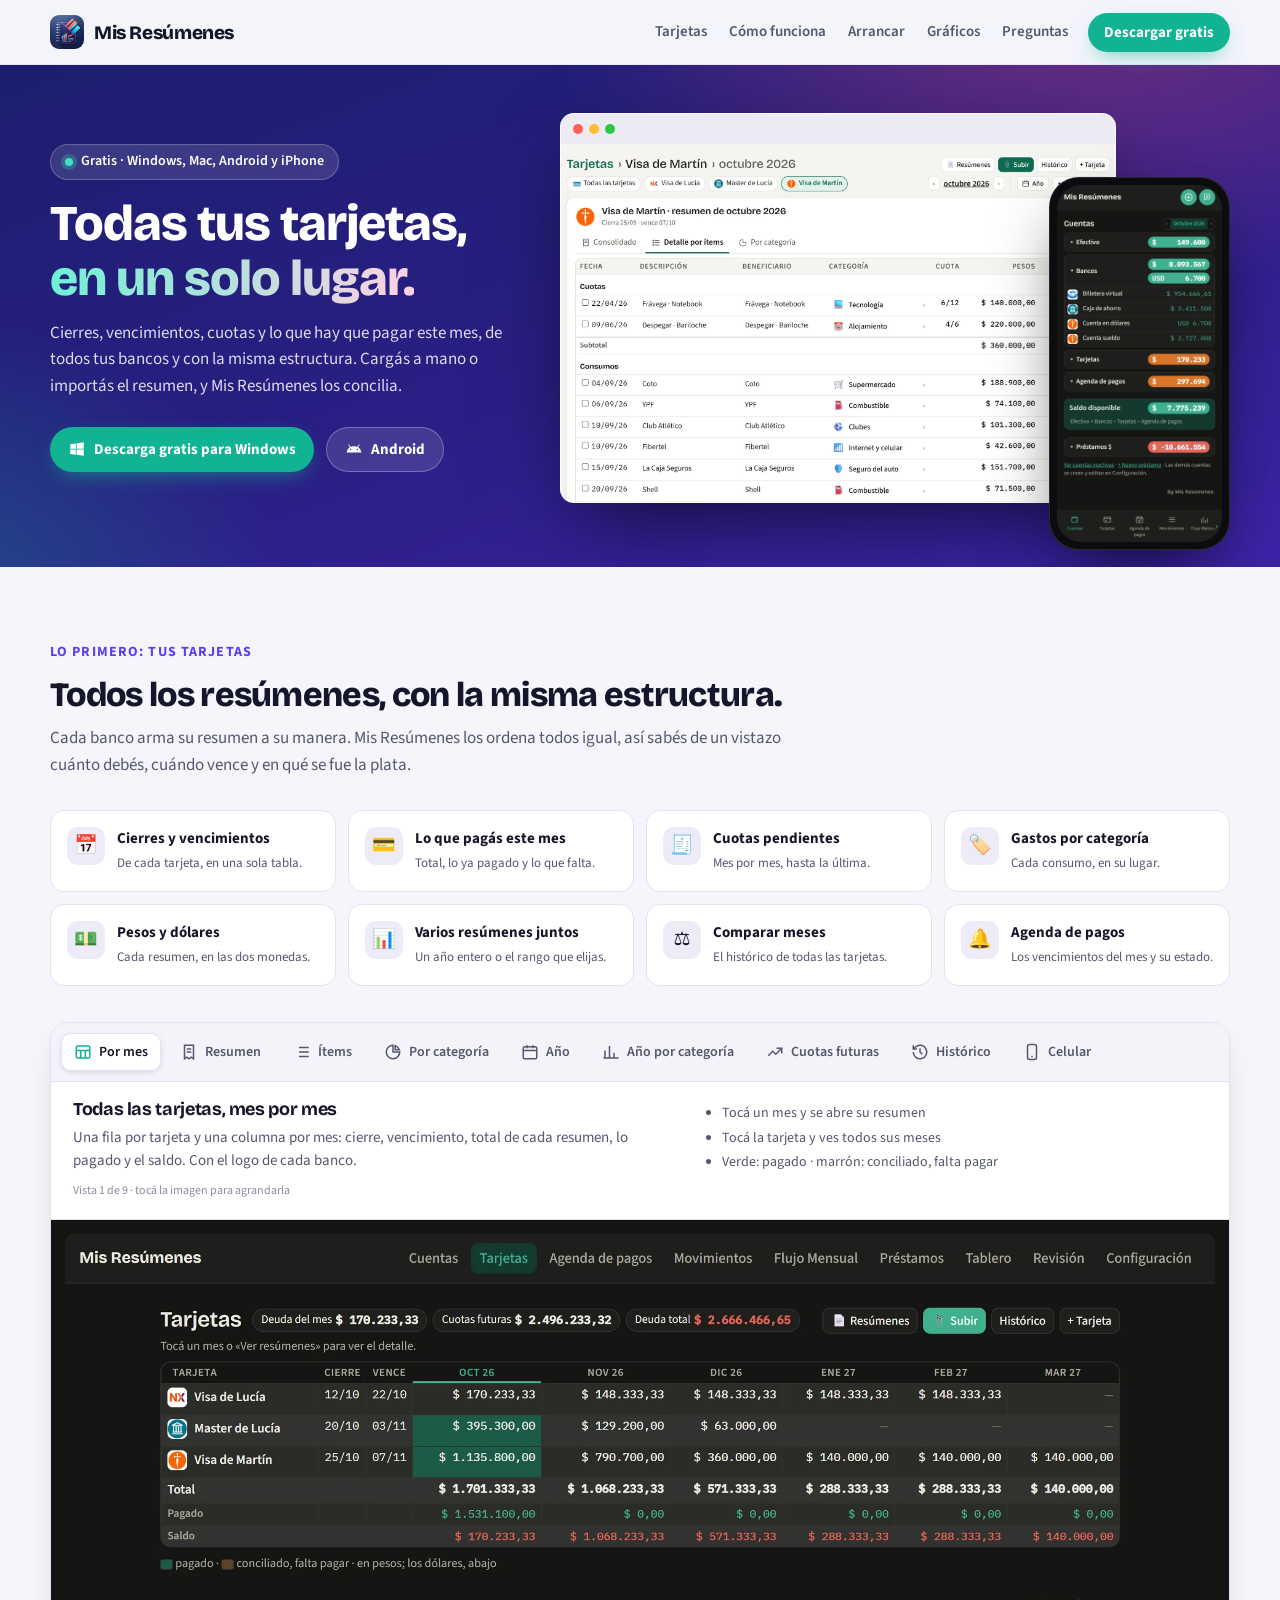
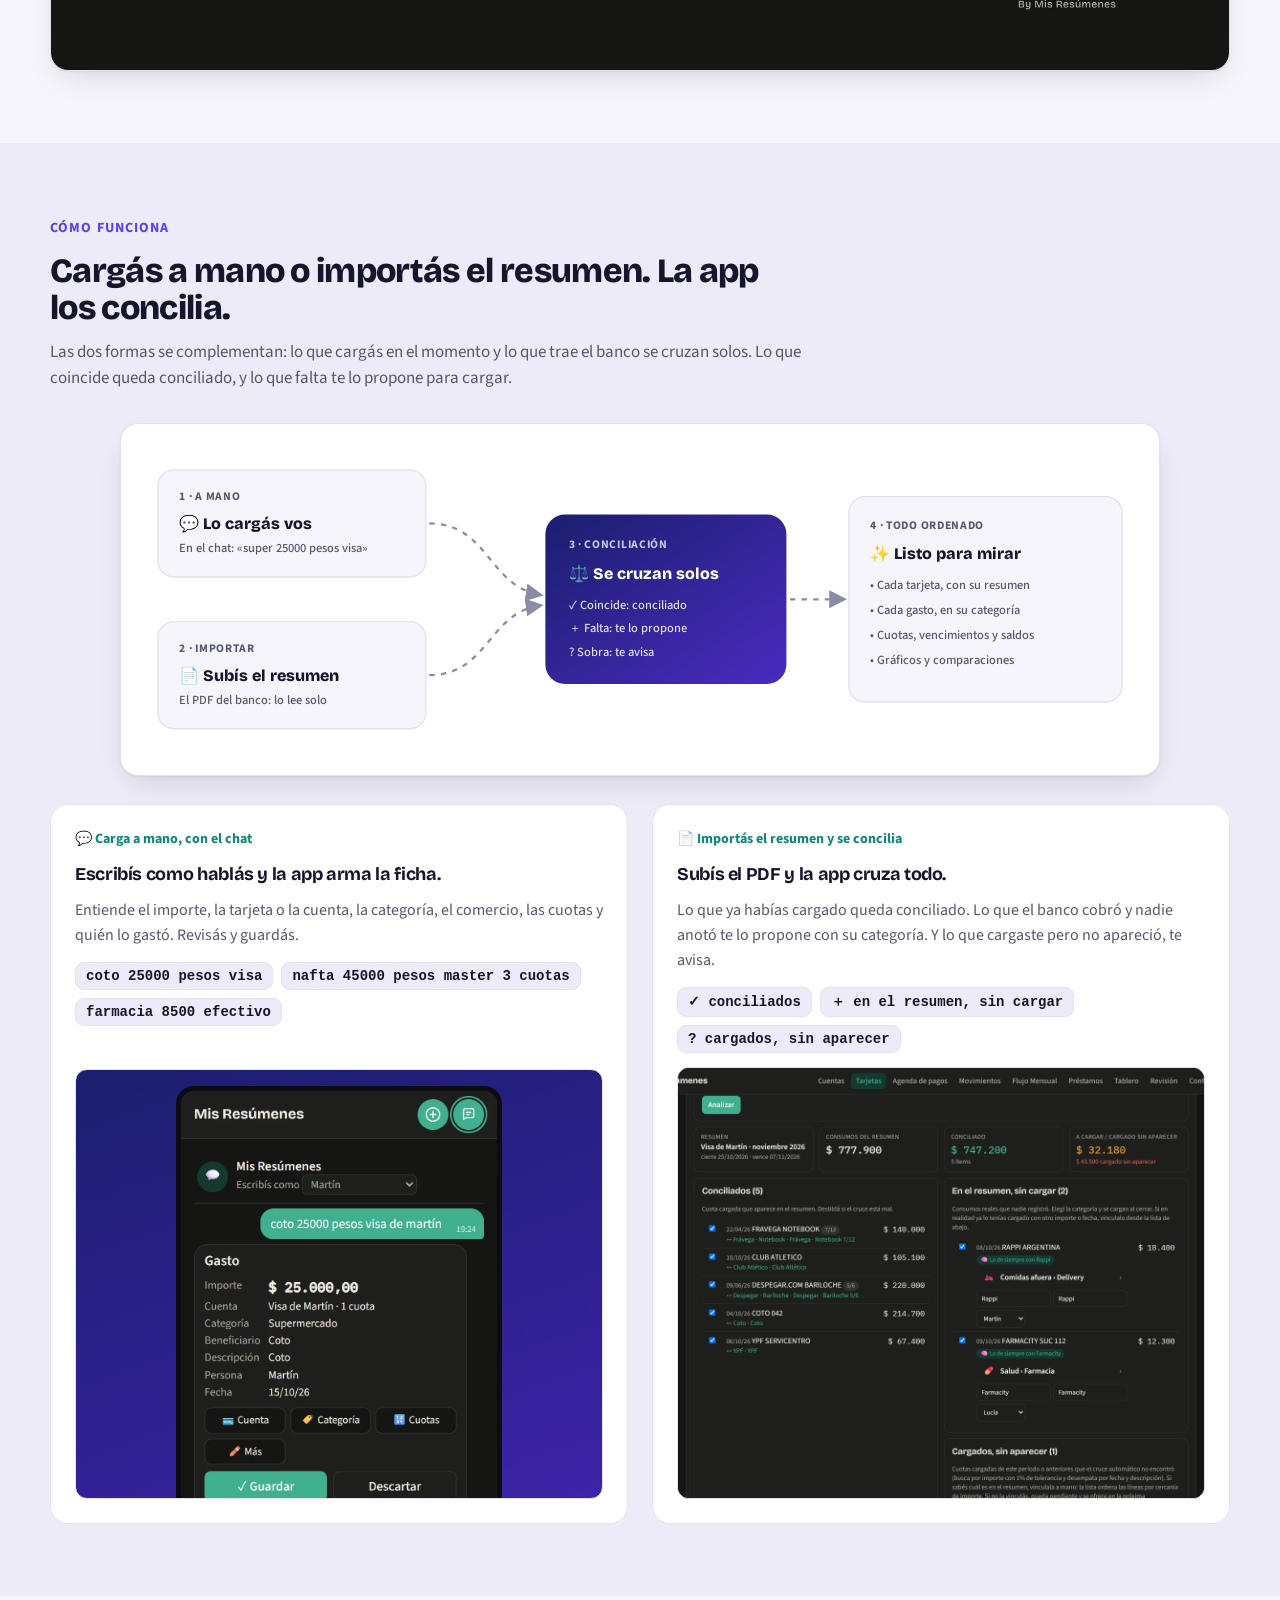
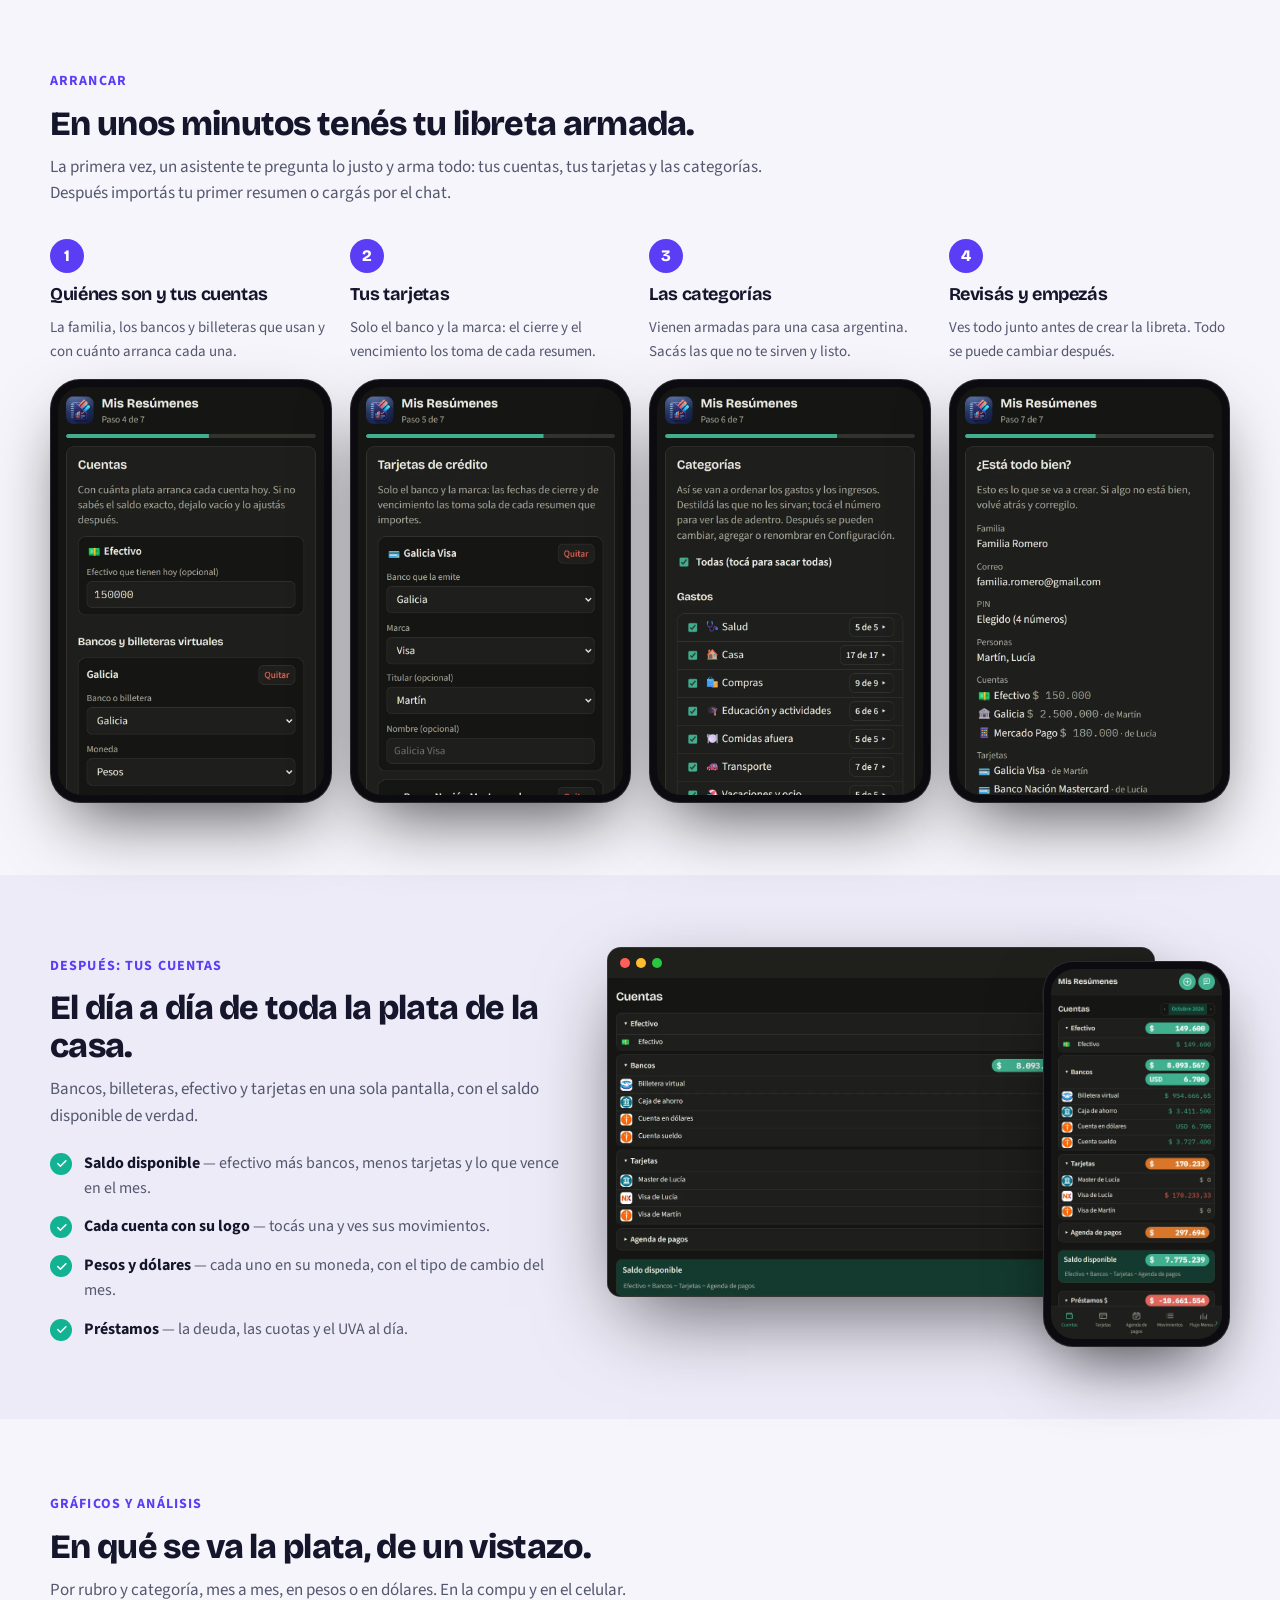
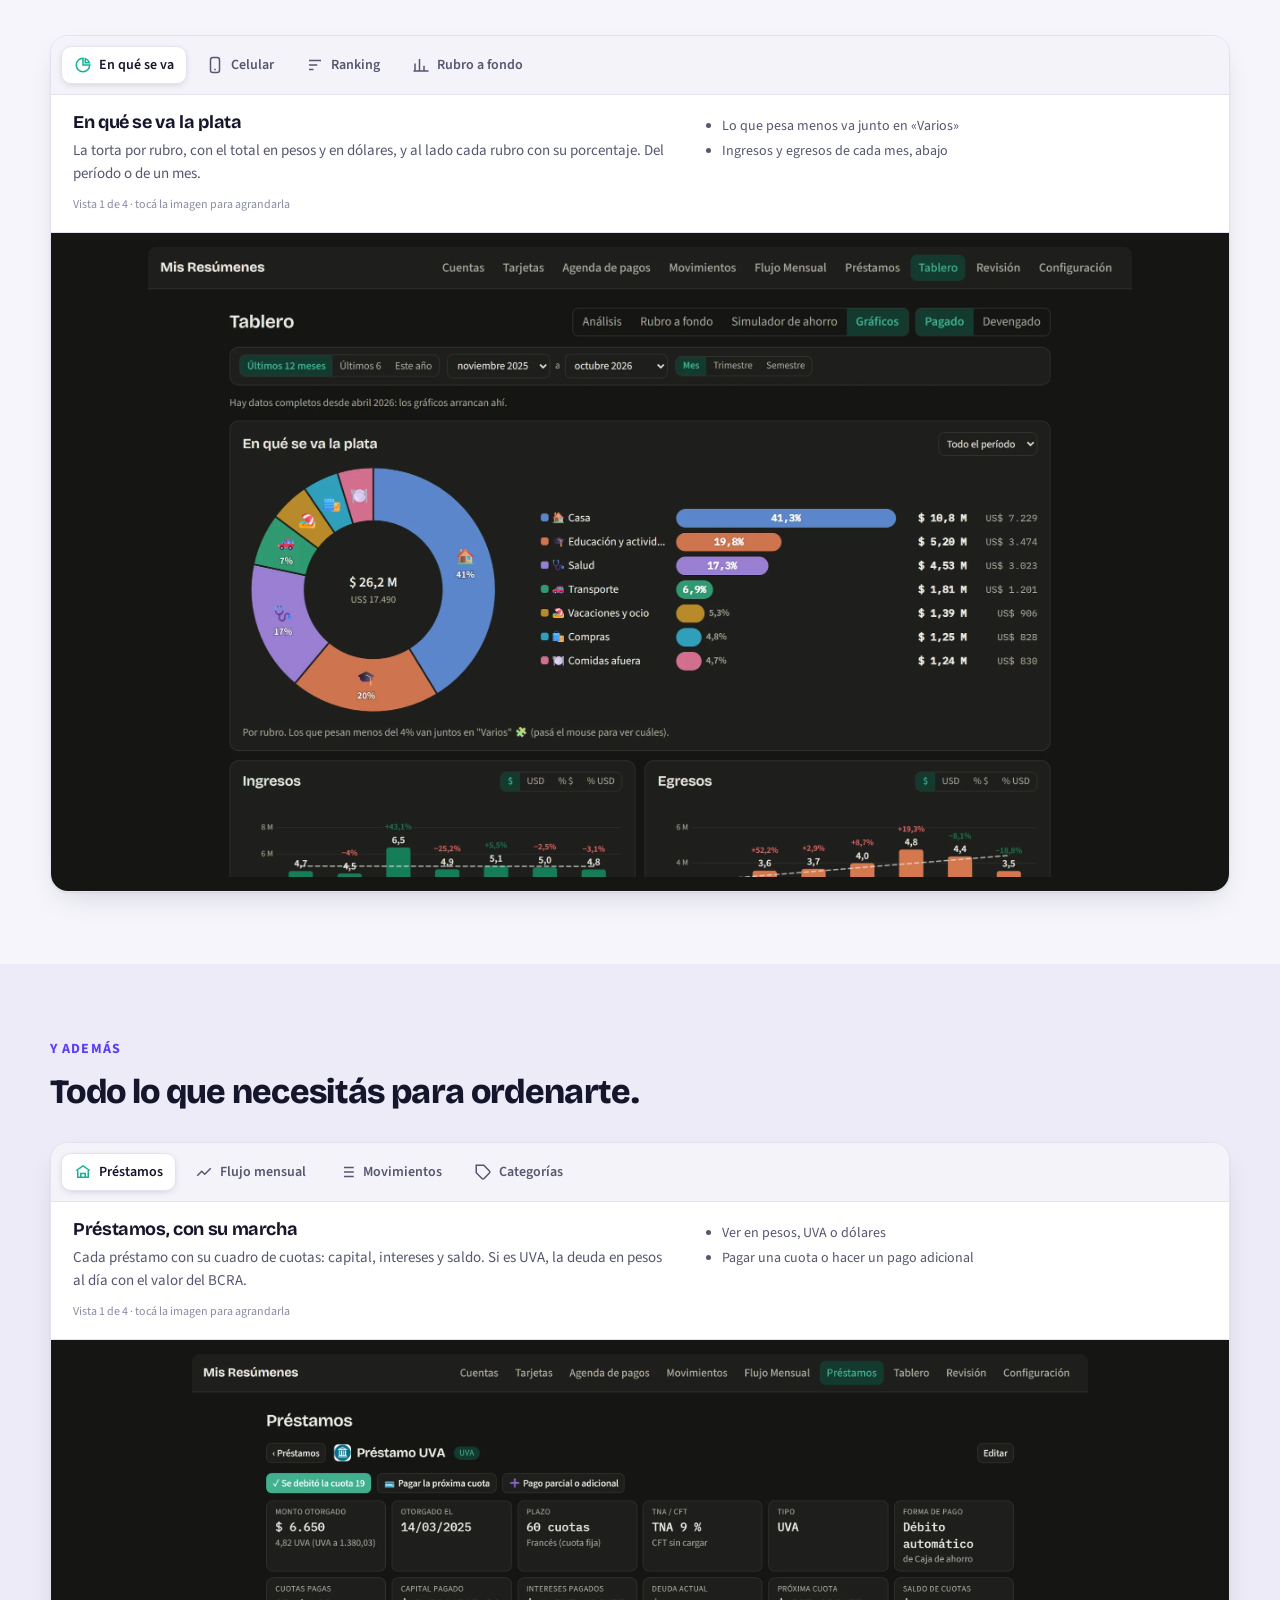
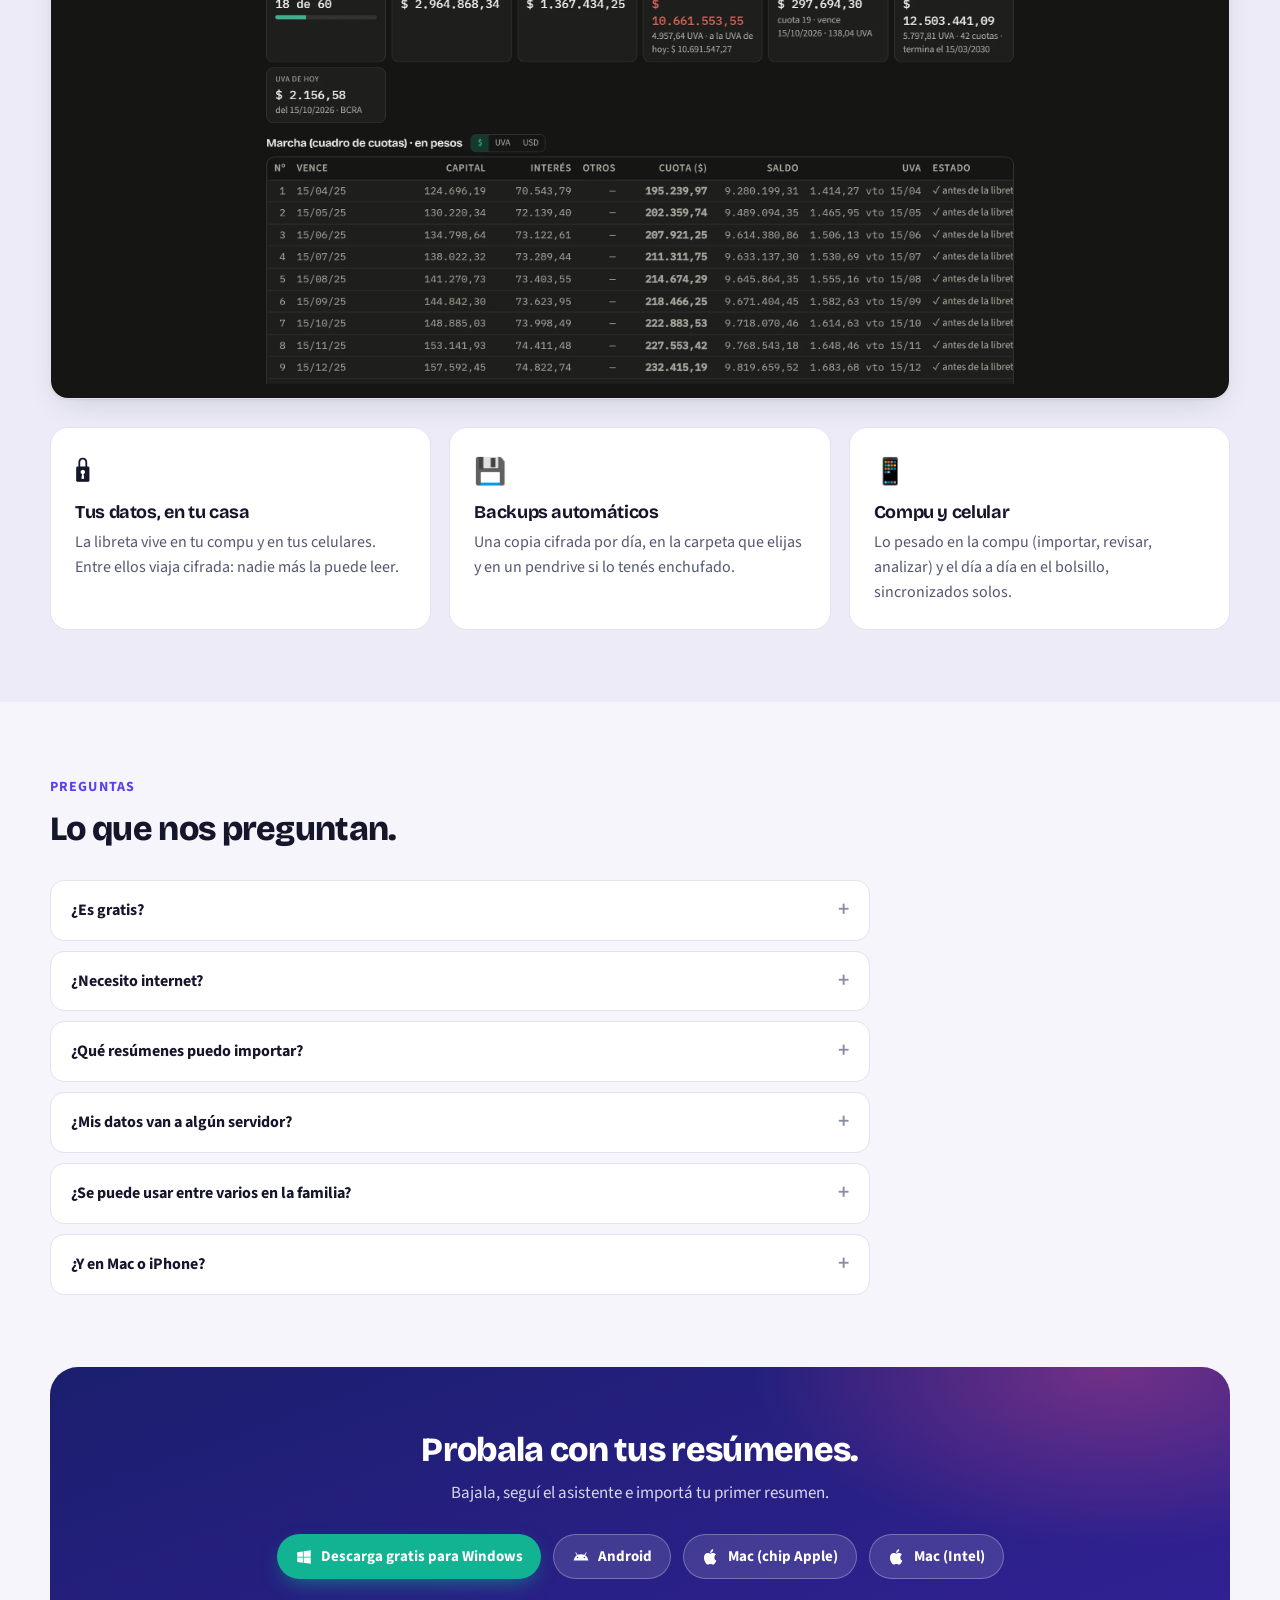
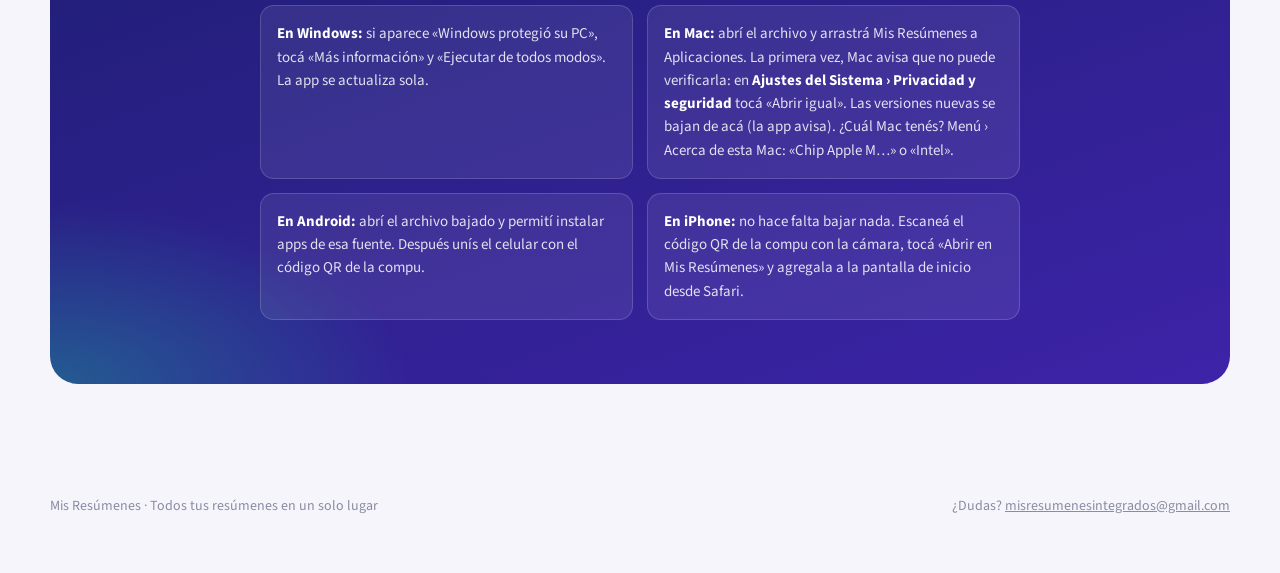
==== index.html @ e6369f1c "iPhone por la web (app/), Mac en descargas, QR para iPhone Co-Authored-By: Claude Opus 5.5 <noreply@" ====
<!doctype html>
<html lang="es-AR">
<head>
<meta charset="utf-8">
<meta name="viewport" content="width=device-width, initial-scale=1, viewport-fit=cover">
<title>Mis Resúmenes · Todas tus tarjetas en un solo lugar</title>
<meta name="description" content="Cierres, vencimientos, cuotas y lo que hay que pagar este mes, de todas tus tarjetas, con la misma estructura. Cargás a mano o importás el resumen, y Mis Resúmenes concilia.">
<link rel="icon" href="img/logo.png" type="image/png">
<meta property="og:type" content="website">
<meta property="og:title" content="Mis Resúmenes · Todas tus tarjetas en un solo lugar">
<meta property="og:description" content="Cargás a mano o importás el resumen de la tarjeta: Mis Resúmenes concilia, clasifica y te muestra todo con la misma estructura.">
<meta property="og:image" content="https://alejofolgueira-beep.github.io/mis-resumenes/img/logo.png">
<meta property="og:url" content="https://alejofolgueira-beep.github.io/mis-resumenes/">
<meta name="twitter:card" content="summary">
<meta name="theme-color" content="#1b1e6e">
<link rel="preconnect" href="https://fonts.googleapis.com">
<link rel="preconnect" href="https://fonts.gstatic.com" crossorigin>
<link href="https://fonts.googleapis.com/css2?family=Bricolage+Grotesque:opsz,wght@12..96,600;12..96,700;12..96,800&family=Source+Sans+3:wght@400;500;600;700&display=swap" rel="stylesheet">
<style>
:root {
  --fondo: #f5f5fb;
  --fondo-2: #ecebf7;
  --papel: #ffffff;
  --tinta: #15152b;
  --tinta-2: #55576f;
  --tinta-3: #8a8ca3;
  --linea: #e3e2ef;
  --marca: #1b1e6e;
  --violeta: #5b3df5;
  --verde: #12b393;
  --verde-texto: #0b8a71;
  --rosa: #ff4f8b;
  --sombra: 0 1px 2px rgba(21, 21, 43, 0.06), 0 12px 32px -12px rgba(21, 21, 43, 0.18);
  --radio: 18px;
  color-scheme: light;
}
@media (prefers-color-scheme: dark) {
  :root:not([data-theme="light"]) {
    --fondo: #0d0e19;
    --fondo-2: #141526;
    --papel: #171829;
    --tinta: #f1f1f9;
    --tinta-2: #b2b3cc;
    --tinta-3: #7f81a0;
    --linea: #2a2c44;
    --verde-texto: #3fd9b8;
    --sombra: 0 1px 2px rgba(0, 0, 0, 0.4), 0 16px 40px -16px rgba(0, 0, 0, 0.7);
    color-scheme: dark;
  }
}
* { box-sizing: border-box; }
html { scroll-behavior: smooth; scroll-padding-top: 76px; }
body {
  margin: 0;
  background: var(--fondo);
  color: var(--tinta);
  font: 16px/1.55 "Source Sans 3", system-ui, -apple-system, "Segoe UI", sans-serif;
  -webkit-font-smoothing: antialiased;
}
img { max-width: 100%; height: auto; display: block; }
a { color: inherit; }
h1, h2, h3 { font-family: "Bricolage Grotesque", "Source Sans 3", sans-serif; letter-spacing: -0.02em; line-height: 1.1; margin: 0; }
h2 { font-size: clamp(24px, 3vw, 34px); font-weight: 800; }
h3 { font-size: 18px; font-weight: 700; }
p { margin: 0; }
.envoltura { width: min(1180px, 100% - 32px); margin: 0 auto; }
.chico { font-size: 14px; color: var(--tinta-2); }

/* ---------- barra ---------- */
.barra {
  position: sticky; top: 0; z-index: 20;
  background: color-mix(in srgb, var(--fondo) 82%, transparent);
  backdrop-filter: saturate(1.4) blur(14px);
  -webkit-backdrop-filter: saturate(1.4) blur(14px);
  border-bottom: 1px solid color-mix(in srgb, var(--linea) 70%, transparent);
}
.barra .envoltura { display: flex; align-items: center; gap: 20px; height: 64px; }
.marca { display: flex; align-items: center; gap: 10px; font: 800 19px "Bricolage Grotesque", sans-serif; text-decoration: none; letter-spacing: -0.02em; }
.marca img { width: 34px; height: 34px; border-radius: 9px; }
.barra nav { display: flex; gap: 22px; margin-left: auto; font-weight: 600; font-size: 15px; }
.barra nav a { text-decoration: none; color: var(--tinta-2); }
.barra nav a:hover { color: var(--tinta); }
@media (max-width: 860px) { .barra nav { display: none; } .barra .boton { margin-left: auto; } }

.boton {
  display: inline-flex; align-items: center; justify-content: center; gap: 8px;
  padding: 11px 18px; border-radius: 999px; border: 0; cursor: pointer;
  font: 700 15px "Source Sans 3", sans-serif; text-decoration: none; white-space: nowrap;
  transition: transform 0.15s, box-shadow 0.15s, background 0.15s;
}
.boton:hover { transform: translateY(-1px); }
.boton.primario { background: var(--verde); color: #fff; box-shadow: 0 8px 22px -8px rgba(18, 179, 147, 0.7); }
.boton.primario:hover { background: #0fa384; }
.boton.claro { background: rgba(255, 255, 255, 0.12); color: #fff; border: 1px solid rgba(255, 255, 255, 0.28); }
.boton.claro:hover { background: rgba(255, 255, 255, 0.2); }
.boton.borde { background: var(--papel); color: var(--tinta); border: 1px solid var(--linea); }
.boton.chico { padding: 9px 16px; font-size: 15px; }
.boton svg { width: 18px; height: 18px; }

/* ---------- portada ---------- */
.portada {
  position: relative; overflow: hidden; color: #fff;
  background:
    radial-gradient(900px 460px at 85% -10%, rgba(255, 79, 139, 0.32), transparent 60%),
    radial-gradient(700px 520px at -10% 110%, rgba(18, 179, 147, 0.35), transparent 60%),
    linear-gradient(160deg, #1b1e6e 0%, #2b1f86 55%, #3d23a8 100%);
}
.portada .envoltura { display: grid; grid-template-columns: 0.82fr 1.18fr; gap: 44px; align-items: center; padding: 48px 0 64px; }
.etiqueta { display: inline-flex; align-items: center; gap: 8px; padding: 6px 14px; border-radius: 999px; background: rgba(255, 255, 255, 0.12); border: 1px solid rgba(255, 255, 255, 0.22); font-size: 14px; font-weight: 600; }
.etiqueta i { width: 8px; height: 8px; border-radius: 50%; background: #3fe0bd; box-shadow: 0 0 0 4px rgba(63, 224, 189, 0.25); }
.portada h1 { font-size: clamp(32px, 4.2vw, 50px); font-weight: 800; margin: 16px 0 14px; }
.portada h1 em { font-style: normal; background: linear-gradient(90deg, #6ff0d4, #ffd1e3); -webkit-background-clip: text; background-clip: text; color: transparent; }
.portada .bajada { font-size: 17px; color: rgba(255, 255, 255, 0.84); max-width: 520px; }
.acciones { display: flex; flex-wrap: wrap; gap: 12px; margin-top: 28px; }
.portada .nota { margin-top: 16px; font-size: 14px; color: rgba(255, 255, 255, 0.7); }
.escena { position: relative; }
.ventana { border-radius: 14px; overflow: hidden; background: #151513; box-shadow: 0 30px 80px -20px rgba(0, 0, 0, 0.65); border: 1px solid rgba(255, 255, 255, 0.14); }
.ventana .puntos { display: flex; gap: 6px; padding: 10px 12px; background: #1f1f1c; }
.ventana .puntos i { width: 10px; height: 10px; border-radius: 50%; background: #3a3a36; }
.ventana .puntos i:first-child { background: #ff5f57; } .ventana .puntos i:nth-child(2) { background: #febc2e; } .ventana .puntos i:nth-child(3) { background: #28c840; }
.telefono { border-radius: 30px; padding: 7px; background: #0b0b10; box-shadow: 0 30px 70px -20px rgba(0, 0, 0, 0.7); border: 1px solid rgba(255, 255, 255, 0.12); }
.telefono img { border-radius: 24px; }
.escena { padding-right: 17%; }
.escena .ventana { background: #fff; }
.escena .ventana .puntos { background: #eceaf3; }
.escena .telefono { position: absolute; width: 27%; right: 0; bottom: -12%; }
@media (max-width: 920px) {
  .portada .envoltura { grid-template-columns: 1fr; padding: 48px 0 72px; }
  .escena { margin: 8px 0 10% 0; }
}

/* ---------- secciones ---------- */
section { padding: 72px 0; }
.cabeza { max-width: 760px; margin-bottom: 32px; }
.cabeza .antes { display: inline-block; font-weight: 700; font-size: 14px; letter-spacing: 0.08em; text-transform: uppercase; color: var(--violeta); margin-bottom: 12px; }
@media (prefers-color-scheme: dark) { :root:not([data-theme="light"]) .cabeza .antes { color: #a996ff; } }
.cabeza p { margin-top: 12px; font-size: 17px; color: var(--tinta-2); }
.alterna { background: var(--fondo-2); }
@media (max-width: 700px) { section { padding: 52px 0; } }

/* chips de funciones */
.chips { display: grid; grid-template-columns: repeat(4, minmax(0, 1fr)); gap: 12px; margin-bottom: 36px; }
.chip { display: flex; gap: 12px; align-items: flex-start; padding: 16px; border-radius: 14px; background: var(--papel); border: 1px solid var(--linea); }
.chip .ic { flex: 0 0 38px; height: 38px; border-radius: 11px; display: grid; place-items: center; font-size: 19px; background: var(--fondo-2); }
.chip b { display: block; font-size: 15px; }
.chip span { font-size: 13px; color: var(--tinta-2); line-height: 1.4; }
@media (max-width: 980px) { .chips { grid-template-columns: repeat(2, minmax(0, 1fr)); } }
@media (max-width: 560px) {
  .chips { gap: 8px; }
  .chip { flex-direction: column; gap: 8px; padding: 12px; }
  .chip .ic { flex: 0 0 auto; width: 34px; height: 34px; font-size: 17px; }
  .chip b { font-size: 15px; line-height: 1.25; }
  .chip span { display: none; }
}

/* visor de vistas (tarjetas, gráficos, más) */
.visor { background: var(--papel); border: 1px solid var(--linea); border-radius: var(--radio); box-shadow: var(--sombra); overflow: hidden; }
.pestanas { display: flex; gap: 6px; padding: 10px; overflow-x: auto; scrollbar-width: none; border-bottom: 1px solid var(--linea); background: color-mix(in srgb, var(--fondo-2) 60%, var(--papel)); }
.pestanas::-webkit-scrollbar { display: none; }
.pestanas button {
  display: inline-flex; align-items: center; gap: 7px; flex: 0 0 auto;
  padding: 8px 12px; border-radius: 10px; border: 1px solid transparent; background: transparent;
  font: 600 14px "Source Sans 3", sans-serif; color: var(--tinta-2); cursor: pointer;
}
.pestanas button svg { width: 18px; height: 18px; }
.pestanas button:hover { color: var(--tinta); background: var(--papel); }
.pestanas button[aria-selected="true"] { color: var(--tinta); background: var(--papel); border-color: var(--linea); box-shadow: 0 2px 8px -4px rgba(21, 21, 43, 0.3); }
.pestanas button[aria-selected="true"] svg { color: var(--verde); }
.panel-vista { display: block; }
.panel-vista .texto { padding: 18px 22px; border-bottom: 1px solid var(--linea); display: grid; grid-template-columns: minmax(0, 1.2fr) minmax(0, 1fr); gap: 6px 28px; align-items: start; }
.panel-vista .texto h3 { grid-column: 1; }
.panel-vista .texto p { grid-column: 1; color: var(--tinta-2); font-size: 15px; }
.panel-vista .texto ul { grid-column: 2; grid-row: 1 / span 3; margin: 0; padding-left: 18px; color: var(--tinta-2); font-size: 14px; }
.panel-vista .texto li { margin: 3px 0; }
.panel-vista .texto .contador { grid-column: 1; margin-top: 4px; }
/* La captura se ve entera: se achica para que entre en la pantalla (tocándola se agranda). */
.panel-vista .imagen { background: #151513; display: flex; align-items: center; justify-content: center; padding: 14px; cursor: zoom-in; }
.panel-vista .imagen img { width: auto; max-width: 100%; height: auto; max-height: min(70vh, 660px); object-fit: contain; border-radius: 8px; }
.panel-vista .imagen.cel { background: linear-gradient(160deg, #1b1e6e, #3d23a8); }
.panel-vista .imagen.cel img { max-height: min(66vh, 580px); border-radius: 22px; border: 6px solid #0b0b10; }
.contador { font-size: 12px; color: var(--tinta-3); }
@media (max-width: 760px) {
  .panel-vista .texto { grid-template-columns: 1fr; padding: 16px; }
  .panel-vista .texto ul { grid-column: 1; grid-row: auto; }
  .panel-vista .imagen { padding: 8px; }
  .panel-vista .imagen img { max-height: 60vh; }
}

/* ---------- cómo entran los datos ---------- */
.flujo { background: var(--papel); border: 1px solid var(--linea); border-radius: var(--radio); box-shadow: var(--sombra); padding: 28px; }
.flujo svg { width: 100%; height: auto; display: block; }
.flujo .t1 { font: 800 18px "Bricolage Grotesque", sans-serif; fill: var(--tinta); }
.flujo .t2 { font: 500 14px "Source Sans 3", sans-serif; fill: var(--tinta-2); }
.flujo { max-width: 1040px; margin: 0 auto; }
.flujo .t3 { font: 700 13px "Source Sans 3", sans-serif; fill: var(--tinta-2); letter-spacing: 0.06em; }
.flujo .caja { fill: var(--fondo); stroke: var(--linea); stroke-width: 1.5; }
.flujo .caja.centro { fill: url(#gradCentro); stroke: none; }
.flujo .blanco { fill: #fff; }
.flujo .blanco2 { fill: rgba(255, 255, 255, 0.82); }
.flujo .flecha { fill: none; stroke: var(--tinta-3); stroke-width: 2.5; stroke-dasharray: 6 7; animation: correr 1.2s linear infinite; }
@keyframes correr { to { stroke-dashoffset: -26; } }
@media (prefers-reduced-motion: reduce) { .flujo .flecha { animation: none; } }
.flujo .flujo-v { display: none; }
@media (max-width: 760px) { .flujo .flujo-h { display: none; } .flujo .flujo-v { display: block; } .flujo { padding: 18px; } }
.dos { display: grid; grid-template-columns: 1fr 1fr; gap: 24px; margin-top: 28px; }
.dos .tarjeta { background: var(--papel); border: 1px solid var(--linea); border-radius: var(--radio); padding: 24px; display: flex; flex-direction: column; gap: 14px; }
.dos .tarjeta .marcador { display: inline-flex; align-items: center; gap: 8px; font-weight: 700; font-size: 14px; color: var(--verde-texto); }
.dos .tarjeta p { color: var(--tinta-2); }
.ejemplos { display: flex; flex-wrap: wrap; gap: 8px; }
.ejemplos code { font: 600 14px ui-monospace, "Cascadia Mono", Consolas, monospace; background: var(--fondo-2); border: 1px solid var(--linea); padding: 5px 10px; border-radius: 9px; }
.dos .captura { margin-top: auto; border-radius: 12px; overflow: hidden; border: 1px solid var(--linea); cursor: zoom-in; background: #151513; }
.dos .captura.cel { display: flex; justify-content: center; padding: 16px 0 0; background: linear-gradient(160deg, #1b1e6e, #3d23a8); max-height: 430px; }
.dos .captura.cel img { width: 62%; border-radius: 18px 18px 0 0; border: 5px solid #0b0b10; border-bottom: 0; object-fit: cover; object-position: top; }
@media (max-width: 860px) { .dos { grid-template-columns: 1fr; } }

/* ---------- arrancar ---------- */
.pasos { display: grid; grid-template-columns: repeat(4, minmax(0, 1fr)); gap: 18px; }
.paso { display: flex; flex-direction: column; gap: 12px; }
.paso .num { width: 34px; height: 34px; border-radius: 50%; display: grid; place-items: center; background: var(--violeta); color: #fff; font: 800 16px "Bricolage Grotesque", sans-serif; }
.paso p { color: var(--tinta-2); font-size: 15px; }
.paso .telefono { margin-top: 4px; cursor: zoom-in; }
.paso .telefono img { aspect-ratio: 390 / 600; object-fit: cover; object-position: top; }
@media (max-width: 980px) {
  .pasos { grid-template-columns: none; grid-auto-flow: column; grid-auto-columns: 72%; overflow-x: auto; scroll-snap-type: x mandatory; padding-bottom: 10px; }
  .paso { scroll-snap-align: start; }
}

/* ---------- cuentas ---------- */
.lado { display: grid; grid-template-columns: 0.9fr 1.1fr; gap: 48px; align-items: center; }
.lado .lista { list-style: none; padding: 0; margin: 22px 0 0; display: grid; gap: 14px; }
.lado .lista li { display: flex; gap: 12px; }
.lado .lista li::before { content: ""; flex: 0 0 22px; height: 22px; margin-top: 2px; border-radius: 50%; background: var(--verde) url("data:image/svg+xml,%3Csvg xmlns='http://www.w3.org/2000/svg' viewBox='0 0 24 24' fill='none' stroke='white' stroke-width='3' stroke-linecap='round' stroke-linejoin='round'%3E%3Cpath d='M5 12l5 5L20 7'/%3E%3C/svg%3E") center / 13px no-repeat; }
.lado .lista li span { color: var(--tinta-2); }
.combo { position: relative; padding-bottom: 8%; }
.combo .ventana { width: 88%; }
.combo .telefono { position: absolute; width: 30%; right: 0; bottom: 0; }
@media (max-width: 900px) { .lado { grid-template-columns: 1fr; gap: 32px; } }

/* ---------- privacidad y preguntas ---------- */
.tres { display: grid; grid-template-columns: repeat(3, minmax(0, 1fr)); gap: 18px; }
.tres .tarjeta { background: var(--papel); border: 1px solid var(--linea); border-radius: var(--radio); padding: 24px; }
.tres .tarjeta .ic { font-size: 26px; margin-bottom: 10px; }
.tres .tarjeta p { color: var(--tinta-2); margin-top: 8px; }
@media (max-width: 860px) { .tres { grid-template-columns: 1fr; } }
.preguntas { max-width: 820px; display: grid; gap: 10px; }
.preguntas details { background: var(--papel); border: 1px solid var(--linea); border-radius: 14px; padding: 4px 20px; }
.preguntas summary { cursor: pointer; padding: 13px 0; font-weight: 700; font-size: 16px; list-style: none; display: flex; justify-content: space-between; gap: 16px; }
.preguntas summary::-webkit-details-marker { display: none; }
.preguntas summary::after { content: "+"; font: 600 22px/1 "Source Sans 3", sans-serif; color: var(--tinta-3); transition: transform 0.2s; }
.preguntas details[open] summary::after { transform: rotate(45deg); }
.preguntas details p { padding: 0 0 16px; color: var(--tinta-2); }

/* ---------- descarga ---------- */
.descarga { text-align: center; color: #fff; border-radius: 28px; padding: 64px 24px; background:
  radial-gradient(600px 300px at 90% 0%, rgba(255, 79, 139, 0.35), transparent 60%),
  radial-gradient(600px 300px at 0% 100%, rgba(18, 179, 147, 0.4), transparent 60%),
  linear-gradient(160deg, #1b1e6e, #3d23a8); }
.descarga h2 { color: #fff; }
.descarga p { color: rgba(255, 255, 255, 0.82); margin: 12px auto 0; max-width: 620px; font-size: 17px; }
.descarga .acciones { justify-content: center; }
.descarga .pasos-instalar { margin: 26px auto 0; max-width: 760px; display: grid; grid-template-columns: 1fr 1fr; gap: 14px; text-align: left; }
.descarga .pasos-instalar div { background: rgba(255, 255, 255, 0.08); border: 1px solid rgba(255, 255, 255, 0.16); border-radius: 14px; padding: 16px; font-size: 15px; color: rgba(255, 255, 255, 0.85); }
.descarga .pasos-instalar b { color: #fff; }
@media (max-width: 700px) { .descarga .pasos-instalar { grid-template-columns: 1fr; } }
footer { padding: 40px 0 56px; color: var(--tinta-3); font-size: 14px; }
footer .envoltura { display: flex; flex-wrap: wrap; justify-content: space-between; gap: 12px; }

/* ---------- lupa ---------- */
dialog.lupa { border: 0; padding: 0; background: transparent; max-width: 96vw; max-height: 94vh; }
dialog.lupa::backdrop { background: rgba(8, 8, 16, 0.86); }
dialog.lupa img { max-width: 96vw; max-height: 94vh; border-radius: 12px; }
dialog.lupa button { position: fixed; top: 14px; right: 18px; width: 44px; height: 44px; border-radius: 50%; border: 0; background: rgba(255, 255, 255, 0.16); color: #fff; font-size: 24px; cursor: pointer; }

.aparece { opacity: 0; transform: translateY(18px); transition: opacity 0.6s, transform 0.6s; }
.aparece.visto { opacity: 1; transform: none; }
@media (prefers-reduced-motion: reduce) { .aparece { opacity: 1; transform: none; transition: none; } }
</style>
</head>
<body>

<header class="barra">
  <div class="envoltura">
    <a class="marca" href="#"><img src="img/logo.png" alt="">Mis Resúmenes</a>
    <nav>
      <a href="#tarjetas">Tarjetas</a>
      <a href="#como">Cómo funciona</a>
      <a href="#arrancar">Arrancar</a>
      <a href="#graficos">Gráficos</a>
      <a href="#preguntas">Preguntas</a>
    </nav>
    <a class="boton primario chico" href="#descargar">Descargar gratis</a>
  </div>
</header>

<section class="portada" style="padding: 0">
  <div class="envoltura">
    <div>
      <span class="etiqueta"><i></i> Gratis · Windows, Mac, Android y iPhone</span>
      <h1>Todas tus tarjetas, <em>en un solo lugar.</em></h1>
      <p class="bajada">Cierres, vencimientos, cuotas y lo que hay que pagar este mes, de todos tus bancos y con la misma estructura. Cargás a mano o importás el resumen, y Mis Resúmenes los concilia.</p>
      <div class="acciones">
        <a class="boton primario" href="https://github.com/alejofolgueira-beep/mis-resumenes/releases/latest/download/Mis-Resumenes-Windows.exe">
          <svg viewBox="0 0 24 24" fill="currentColor"><path d="M3 5.5 10.5 4.5v7H3zM11.5 4.4 21 3v8.5h-9.5zM3 12.5h7.5v7L3 18.5zM11.5 12.5H21V21l-9.5-1.4z"/></svg>
          Descarga gratis para Windows
        </a>
        <a class="boton claro" href="https://github.com/alejofolgueira-beep/mis-resumenes/releases/latest/download/Mis-Resumenes-Android.apk">
          <svg viewBox="0 0 24 24" fill="currentColor"><path d="M17.6 9.5 19.4 6.4a.5.5 0 0 0-.9-.5l-1.8 3.2A10.6 10.6 0 0 0 12 8.2c-1.7 0-3.3.3-4.7.9L5.5 5.9a.5.5 0 1 0-.9.5l1.8 3.1A8.9 8.9 0 0 0 2 16.5h20a8.9 8.9 0 0 0-4.4-7zM7.5 13.8a1 1 0 1 1 0-2 1 1 0 0 1 0 2zm9 0a1 1 0 1 1 0-2 1 1 0 0 1 0 2z"/></svg>
          Android
        </a>
      </div>
    </div>
    <div class="escena">
      <div class="ventana" data-lupa="img/claro-items.webp" style="cursor: zoom-in"><div class="puntos"><i></i><i></i><i></i></div><img src="img/claro-items.webp" alt="El detalle de un resumen de tarjeta en la compu: cuotas y consumos con su categoría" width="1800" height="1163"></div>
      <div class="telefono" data-lupa="img/cel-bancos.webp" style="cursor: zoom-in"><img src="img/cel-bancos.webp" alt="Cuentas en el celular, con los bancos abiertos y sus logos" width="780" height="1688"></div>
    </div>
  </div>
</section>

<!-- ============ TARJETAS ============ -->
<section id="tarjetas">
  <div class="envoltura">
    <div class="cabeza aparece">
      <span class="antes">Lo primero: tus tarjetas</span>
      <h2>Todos los resúmenes, con la misma estructura.</h2>
      <p>Cada banco arma su resumen a su manera. Mis Resúmenes los ordena todos igual, así sabés de un vistazo cuánto debés, cuándo vence y en qué se fue la plata.</p>
    </div>
    <div class="chips aparece">
      <div class="chip"><div class="ic">📅</div><div><b>Cierres y vencimientos</b><span>De cada tarjeta, en una sola tabla.</span></div></div>
      <div class="chip"><div class="ic">💳</div><div><b>Lo que pagás este mes</b><span>Total, lo ya pagado y lo que falta.</span></div></div>
      <div class="chip"><div class="ic">🧾</div><div><b>Cuotas pendientes</b><span>Mes por mes, hasta la última.</span></div></div>
      <div class="chip"><div class="ic">🏷️</div><div><b>Gastos por categoría</b><span>Cada consumo, en su lugar.</span></div></div>
      <div class="chip"><div class="ic">💵</div><div><b>Pesos y dólares</b><span>Cada resumen, en las dos monedas.</span></div></div>
      <div class="chip"><div class="ic">📊</div><div><b>Varios resúmenes juntos</b><span>Un año entero o el rango que elijas.</span></div></div>
      <div class="chip"><div class="ic">⚖️</div><div><b>Comparar meses</b><span>El histórico de todas las tarjetas.</span></div></div>
      <div class="chip"><div class="ic">🔔</div><div><b>Agenda de pagos</b><span>Los vencimientos del mes y su estado.</span></div></div>
    </div>

    <div class="visor aparece" data-visor>
      <div class="pestanas" role="tablist" aria-label="Vistas de Tarjetas">
        <button role="tab" data-img="img/t-cuadro.webp" data-titulo="Todas las tarjetas, mes por mes" data-texto="Una fila por tarjeta y una columna por mes: cierre, vencimiento, total de cada resumen, lo pagado y el saldo. Con el logo de cada banco." data-puntos="Tocá un mes y se abre su resumen|Tocá la tarjeta y ves todos sus meses|Verde: pagado · marrón: conciliado, falta pagar"><svg viewBox="0 0 24 24" fill="none" stroke="currentColor" stroke-width="2"><rect x="3" y="4" width="18" height="16" rx="2"/><path d="M3 10h18M9 10v10M15 10v10"/></svg>Por mes</button>
        <button role="tab" data-img="img/t-resumen.webp" data-titulo="El resumen, ordenado" data-texto="Saldo anterior, cuotas, consumos del mes, impuestos, pagos y ajustes, siempre en el mismo orden y en pesos y dólares, sea del banco que sea." data-puntos="Total a pagar en $ y USD|Lo que ya pagaste y desde qué cuenta|Se marca pagado solo"><svg viewBox="0 0 24 24" fill="none" stroke="currentColor" stroke-width="2"><path d="M6 3h12v18l-3-2-3 2-3-2-3 2z"/><path d="M9 8h6M9 12h6"/></svg>Resumen</button>
        <button role="tab" data-img="img/t-items.webp" data-titulo="Detalle por ítems" data-texto="Cada consumo con su fecha, beneficiario, categoría y número de cuota. La categoría se corrige ahí mismo." data-puntos="Cuotas y consumos separados|Subtotales en pesos y dólares|Tocás la categoría y la cambiás"><svg viewBox="0 0 24 24" fill="none" stroke="currentColor" stroke-width="2"><path d="M8 6h13M8 12h13M8 18h13M3 6h.01M3 12h.01M3 18h.01"/></svg>Ítems</button>
        <button role="tab" data-img="img/t-categoria.webp" data-titulo="En qué se fue el resumen" data-texto="El resumen agrupado por rubro y categoría, con el porcentaje de cada uno y la torta de en qué se va la plata." data-puntos="Abrís cada rubro en sus categorías|Ves qué parte está en cuotas"><svg viewBox="0 0 24 24" fill="none" stroke="currentColor" stroke-width="2"><path d="M12 3a9 9 0 1 0 9 9h-9z"/><path d="M15 3.5A9 9 0 0 1 20.5 9H15z"/></svg>Por categoría</button>
        <button role="tab" data-img="img/t-anio.webp" data-titulo="Varios resúmenes juntos" data-texto="Todas las tarjetas, un año entero o el rango que elijas: cuánto se fue cada mes y el promedio. Es la estadística que ningún banco te da." data-puntos="Una tarjeta o todas|Año completo o desde–hasta|Tocás un mes y vas a su resumen"><svg viewBox="0 0 24 24" fill="none" stroke="currentColor" stroke-width="2"><rect x="3" y="5" width="18" height="16" rx="2"/><path d="M3 10h18M8 3v4M16 3v4"/></svg>Año</button>
        <button role="tab" data-img="img/t-anio-cat.webp" data-titulo="El año, por categoría" data-texto="Los mismos resúmenes del año, agrupados por rubro y categoría, con su torta. Ideal para ver en qué se va la plata de la tarjeta en serio." data-puntos="Cantidad de consumos y total de cada rubro|Lo que pesa menos va junto en «Varios»"><svg viewBox="0 0 24 24" fill="none" stroke="currentColor" stroke-width="2"><path d="M4 20V10M10 20V4M16 20v-7M22 20H2"/></svg>Año por categoría</button>
        <button role="tab" data-img="img/t-futuras.webp" data-titulo="Cuotas a futuro y deuda total" data-texto="Lo que ya está comprometido en cuotas, tarjeta por tarjeta y mes por mes. La deuda real de cada tarjeta, no solo la del resumen." data-puntos="Deuda del mes, cuotas futuras y deuda total|Tocás una tarjeta y ves sus compras"><svg viewBox="0 0 24 24" fill="none" stroke="currentColor" stroke-width="2"><path d="M3 17l6-6 4 4 8-8"/><path d="M14 7h7v7"/></svg>Cuotas futuras</button>
        <button role="tab" data-img="img/t-historico.webp" data-titulo="Histórico para comparar" data-texto="Todos los resúmenes de todas las tarjetas, desde el primero: comparás meses y ves cómo vienen los gastos." data-puntos="Los pagados, en verde|El total y el saldo de cada mes"><svg viewBox="0 0 24 24" fill="none" stroke="currentColor" stroke-width="2"><path d="M3 12a9 9 0 1 0 3-6.7L3 8"/><path d="M3 3v5h5M12 7v5l3 3"/></svg>Histórico</button>
        <button role="tab" data-img="img/cel-tarjetas.webp" data-cel="1" data-titulo="En el celular, igual" data-texto="Las mismas tarjetas en el bolsillo: la deuda del mes, las cuotas futuras y cada resumen." data-puntos="Sincroniza solo con la compu|Funciona sin internet"><svg viewBox="0 0 24 24" fill="none" stroke="currentColor" stroke-width="2"><rect x="6" y="2" width="12" height="20" rx="3"/><path d="M11 18h2"/></svg>Celular</button>
      </div>
      <div class="panel-vista">
        <div class="texto"><h3></h3><p></p><ul></ul><div class="contador"></div></div>
        <div class="imagen"><img alt="" width="1600" height="1000"></div>
      </div>
    </div>
  </div>
</section>

<!-- ============ CÓMO ENTRAN LOS DATOS ============ -->
<section id="como" class="alterna">
  <div class="envoltura">
    <div class="cabeza aparece">
      <span class="antes">Cómo funciona</span>
      <h2>Cargás a mano o importás el resumen. La app los concilia.</h2>
      <p>Las dos formas se complementan: lo que cargás en el momento y lo que trae el banco se cruzan solos. Lo que coincide queda conciliado, y lo que falta te lo propone para cargar.</p>
    </div>

    <div class="flujo aparece" role="img" aria-label="Diagrama: la carga a mano desde el chat y el resumen importado del banco entran a la conciliación, y de ahí sale todo ordenado por tarjeta, categoría y mes.">
      <svg class="flujo-h" viewBox="0 0 1100 330" aria-hidden="true">
        <defs>
          <linearGradient id="gradCentro" x1="0" y1="0" x2="1" y2="1"><stop offset="0" stop-color="#1b1e6e"/><stop offset="1" stop-color="#4a2bc0"/></linearGradient>
          <marker id="punta" viewBox="0 0 10 10" refX="8" refY="5" markerWidth="8" markerHeight="8" orient="auto"><path d="M0 0 10 5 0 10z" fill="#8a8ca3"/></marker>
        </defs>
        <!-- a mano -->
        <rect class="caja" x="10" y="20" width="300" height="120" rx="18"/>
        <text x="34" y="54" class="t3">1 · A MANO</text>
        <text x="34" y="86" class="t1">💬 Lo cargás vos</text>
        <text x="34" y="112" class="t2">En el chat: «super 25000 pesos visa»</text>
        <!-- importar -->
        <rect class="caja" x="10" y="190" width="300" height="120" rx="18"/>
        <text x="34" y="224" class="t3">2 · IMPORTAR</text>
        <text x="34" y="256" class="t1">📄 Subís el resumen</text>
        <text x="34" y="282" class="t2">El PDF del banco: lo lee solo</text>
        <!-- flechas a conciliación -->
        <path class="flecha" d="M314 80 C 380 80, 380 150, 438 160" marker-end="url(#punta)"/>
        <path class="flecha" d="M314 250 C 380 250, 380 180, 438 172" marker-end="url(#punta)"/>
        <!-- conciliación -->
        <rect class="caja centro" x="444" y="70" width="270" height="190" rx="22"/>
        <text x="470" y="108" class="t3 blanco2" style="fill: rgba(255,255,255,.75)">3 · CONCILIACIÓN</text>
        <text x="470" y="142" class="t1 blanco" style="fill:#fff">⚖️ Se cruzan solos</text>
        <text x="470" y="176" class="t2" style="fill: rgba(255,255,255,.85)">✓ Coincide: conciliado</text>
        <text x="470" y="202" class="t2" style="fill: rgba(255,255,255,.85)">＋ Falta: te lo propone</text>
        <text x="470" y="228" class="t2" style="fill: rgba(255,255,255,.85)">? Sobra: te avisa</text>
        <!-- flecha a resultado -->
        <path class="flecha" d="M718 165 L 778 165" marker-end="url(#punta)"/>
        <!-- resultado -->
        <rect class="caja" x="784" y="50" width="306" height="230" rx="18"/>
        <text x="808" y="86" class="t3">4 · TODO ORDENADO</text>
        <text x="808" y="120" class="t1">✨ Listo para mirar</text>
        <text x="808" y="154" class="t2">• Cada tarjeta, con su resumen</text>
        <text x="808" y="182" class="t2">• Cada gasto, en su categoría</text>
        <text x="808" y="210" class="t2">• Cuotas, vencimientos y saldos</text>
        <text x="808" y="238" class="t2">• Gráficos y comparaciones</text>
      </svg>
      <svg class="flujo-v" viewBox="0 0 360 700" aria-hidden="true">
        <defs>
          <linearGradient id="gradCentroV" x1="0" y1="0" x2="1" y2="1"><stop offset="0" stop-color="#1b1e6e"/><stop offset="1" stop-color="#4a2bc0"/></linearGradient>
          <marker id="puntaV" viewBox="0 0 10 10" refX="8" refY="5" markerWidth="8" markerHeight="8" orient="auto"><path d="M0 0 10 5 0 10z" fill="#8a8ca3"/></marker>
        </defs>
        <rect class="caja" x="4" y="4" width="170" height="130" rx="16"/>
        <text x="18" y="32" class="t3">1 · A MANO</text>
        <text x="18" y="64" class="t1">💬 Chat</text>
        <text x="18" y="92" class="t2">Lo cargás</text>
        <text x="18" y="112" class="t2">en el momento</text>
        <rect class="caja" x="186" y="4" width="170" height="130" rx="16"/>
        <text x="200" y="32" class="t3">2 · IMPORTAR</text>
        <text x="200" y="64" class="t1">📄 Resumen</text>
        <text x="200" y="92" class="t2">El PDF del</text>
        <text x="200" y="112" class="t2">banco, leído solo</text>
        <path class="flecha" d="M89 138 C 89 180, 170 170, 176 196" marker-end="url(#puntaV)"/>
        <path class="flecha" d="M271 138 C 271 180, 190 170, 184 196" marker-end="url(#puntaV)"/>
        <rect x="20" y="202" width="320" height="200" rx="20" fill="url(#gradCentroV)"/>
        <text x="44" y="238" class="t3" style="fill: rgba(255,255,255,.75)">3 · CONCILIACIÓN</text>
        <text x="44" y="272" class="t1" style="fill:#fff">⚖️ Se cruzan solos</text>
        <text x="44" y="306" class="t2" style="fill: rgba(255,255,255,.85)">✓ Coincide: conciliado</text>
        <text x="44" y="334" class="t2" style="fill: rgba(255,255,255,.85)">＋ Falta: te lo propone</text>
        <text x="44" y="362" class="t2" style="fill: rgba(255,255,255,.85)">? Sobra: te avisa</text>
        <path class="flecha" d="M180 406 L 180 460" marker-end="url(#puntaV)"/>
        <rect class="caja" x="20" y="466" width="320" height="228" rx="18"/>
        <text x="44" y="500" class="t3">4 · TODO ORDENADO</text>
        <text x="44" y="534" class="t1">✨ Listo para mirar</text>
        <text x="44" y="568" class="t2">• Cada tarjeta, con su resumen</text>
        <text x="44" y="596" class="t2">• Cada gasto, en su categoría</text>
        <text x="44" y="624" class="t2">• Cuotas, vencimientos y saldos</text>
        <text x="44" y="652" class="t2">• Gráficos y comparaciones</text>
      </svg>
    </div>

    <div class="dos">
      <div class="tarjeta aparece">
        <span class="marcador">💬 Carga a mano, con el chat</span>
        <h3>Escribís como hablás y la app arma la ficha.</h3>
        <p>Entiende el importe, la tarjeta o la cuenta, la categoría, el comercio, las cuotas y quién lo gastó. Revisás y guardás.</p>
        <div class="ejemplos"><code>coto 25000 pesos visa</code><code>nafta 45000 pesos master 3 cuotas</code><code>farmacia 8500 efectivo</code></div>
        <div class="captura cel" data-lupa="img/cel-chat.webp"><img src="img/cel-chat.webp" alt="Chat de la app: «coto 25000 pesos visa de martín» y la ficha del gasto armada" loading="lazy" width="780" height="1688"></div>
      </div>
      <div class="tarjeta aparece">
        <span class="marcador">📄 Importás el resumen y se concilia</span>
        <h3>Subís el PDF y la app cruza todo.</h3>
        <p>Lo que ya habías cargado queda conciliado. Lo que el banco cobró y nadie anotó te lo propone con su categoría. Y lo que cargaste pero no apareció, te avisa.</p>
        <div class="ejemplos"><code>✓ conciliados</code><code>＋ en el resumen, sin cargar</code><code>? cargados, sin aparecer</code></div>
        <div class="captura" data-lupa="img/t-concilia.webp"><img src="img/t-concilia.webp" alt="Conciliación del resumen: conciliados, en el resumen sin cargar y cargados sin aparecer" loading="lazy" width="1600" height="1455" style="max-height: 430px; object-fit: cover; object-position: top"></div>
      </div>
    </div>
  </div>
</section>

<!-- ============ ARRANCAR ============ -->
<section id="arrancar">
  <div class="envoltura">
    <div class="cabeza aparece">
      <span class="antes">Arrancar</span>
      <h2>En unos minutos tenés tu libreta armada.</h2>
      <p>La primera vez, un asistente te pregunta lo justo y arma todo: tus cuentas, tus tarjetas y las categorías. Después importás tu primer resumen o cargás por el chat.</p>
    </div>
    <div class="pasos aparece">
      <div class="paso"><span class="num">1</span><h3>Quiénes son y tus cuentas</h3><p>La familia, los bancos y billeteras que usan y con cuánto arranca cada una.</p><div class="telefono" data-lupa="img/asis-cuentas.webp"><img src="img/asis-cuentas.webp" alt="Asistente de inicio: cuentas" loading="lazy" width="780" height="1688"></div></div>
      <div class="paso"><span class="num">2</span><h3>Tus tarjetas</h3><p>Solo el banco y la marca: el cierre y el vencimiento los toma de cada resumen.</p><div class="telefono" data-lupa="img/asis-tarjetas.webp"><img src="img/asis-tarjetas.webp" alt="Asistente de inicio: tarjetas" loading="lazy" width="780" height="1688"></div></div>
      <div class="paso"><span class="num">3</span><h3>Las categorías</h3><p>Vienen armadas para una casa argentina. Sacás las que no te sirven y listo.</p><div class="telefono" data-lupa="img/asis-categorias.webp"><img src="img/asis-categorias.webp" alt="Asistente de inicio: categorías" loading="lazy" width="780" height="1688"></div></div>
      <div class="paso"><span class="num">4</span><h3>Revisás y empezás</h3><p>Ves todo junto antes de crear la libreta. Todo se puede cambiar después.</p><div class="telefono" data-lupa="img/asis-listo.webp"><img src="img/asis-listo.webp" alt="Asistente de inicio: resumen final" loading="lazy" width="780" height="1688"></div></div>
    </div>
  </div>
</section>

<!-- ============ CUENTAS ============ -->
<section id="cuentas" class="alterna">
  <div class="envoltura lado">
    <div class="aparece">
      <div class="cabeza" style="margin-bottom: 0">
        <span class="antes">Después: tus cuentas</span>
        <h2>El día a día de toda la plata de la casa.</h2>
        <p>Bancos, billeteras, efectivo y tarjetas en una sola pantalla, con el saldo disponible de verdad.</p>
      </div>
      <ul class="lista">
        <li><div><b>Saldo disponible</b> <span>— efectivo más bancos, menos tarjetas y lo que vence en el mes.</span></div></li>
        <li><div><b>Cada cuenta con su logo</b> <span>— tocás una y ves sus movimientos.</span></div></li>
        <li><div><b>Pesos y dólares</b> <span>— cada uno en su moneda, con el tipo de cambio del mes.</span></div></li>
        <li><div><b>Préstamos</b> <span>— la deuda, las cuotas y el UVA al día.</span></div></li>
      </ul>
    </div>
    <div class="combo aparece">
      <div class="ventana" data-lupa="img/pc-cuentas.webp"><div class="puntos"><i></i><i></i><i></i></div><img src="img/pc-cuentas.webp" alt="Cuentas en la compu, con los logos de los bancos" loading="lazy" width="1400" height="815"></div>
      <div class="telefono" data-lupa="img/cel-cuentas.webp"><img src="img/cel-cuentas.webp" alt="Cuentas en el celular" loading="lazy" width="780" height="1688"></div>
    </div>
  </div>
</section>

<!-- ============ GRÁFICOS ============ -->
<section id="graficos">
  <div class="envoltura">
    <div class="cabeza aparece">
      <span class="antes">Gráficos y análisis</span>
      <h2>En qué se va la plata, de un vistazo.</h2>
      <p>Por rubro y categoría, mes a mes, en pesos o en dólares. En la compu y en el celular.</p>
    </div>
    <div class="visor aparece" data-visor>
      <div class="pestanas" role="tablist" aria-label="Gráficos">
        <button role="tab" data-img="img/pc-graficos.webp" data-titulo="En qué se va la plata" data-texto="La torta por rubro, con el total en pesos y en dólares, y al lado cada rubro con su porcentaje. Del período o de un mes." data-puntos="Lo que pesa menos va junto en «Varios»|Ingresos y egresos de cada mes, abajo"><svg viewBox="0 0 24 24" fill="none" stroke="currentColor" stroke-width="2"><path d="M12 3a9 9 0 1 0 9 9h-9z"/><path d="M15 3.5A9 9 0 0 1 20.5 9H15z"/></svg>En qué se va</button>
        <button role="tab" data-img="img/cel-graficos.webp" data-cel="1" data-titulo="Y en el celular" data-texto="El mismo gráfico, pensado para la pantalla del teléfono." data-puntos="Del período o de un mes|En pesos y en dólares"><svg viewBox="0 0 24 24" fill="none" stroke="currentColor" stroke-width="2"><rect x="6" y="2" width="12" height="20" rx="3"/><path d="M11 18h2"/></svg>Celular</button>
        <button role="tab" data-img="img/pc-ranking.webp" data-titulo="Los principales gastos" data-texto="Rankings de los gastos, los ingresos, los beneficiarios y las personas, con su porcentaje, en pesos y en dólares." data-puntos="Top 10 por categoría o por rubro|Quién gasta qué"><svg viewBox="0 0 24 24" fill="none" stroke="currentColor" stroke-width="2"><path d="M4 6h16M4 12h11M4 18h6"/></svg>Ranking</button>
        <button role="tab" data-img="img/pc-rubro.webp" data-titulo="Un rubro a fondo" data-texto="La evolución de un rubro mes a mes y sus categorías en un mapa de calor: dónde subió, dónde bajó." data-puntos="Importe, % del gasto o variación mensual|Tocás una celda y ves los movimientos"><svg viewBox="0 0 24 24" fill="none" stroke="currentColor" stroke-width="2"><path d="M4 20V10M10 20V4M16 20v-7M22 20H2"/></svg>Rubro a fondo</button>
      </div>
      <div class="panel-vista">
        <div class="texto"><h3></h3><p></p><ul></ul><div class="contador"></div></div>
        <div class="imagen"><img alt="" width="1600" height="1000"></div>
      </div>
    </div>
  </div>
</section>

<!-- ============ MÁS ============ -->
<section id="mas" class="alterna">
  <div class="envoltura">
    <div class="cabeza aparece">
      <span class="antes">Y además</span>
      <h2>Todo lo que necesitás para ordenarte.</h2>
    </div>
    <div class="visor aparece" data-visor>
      <div class="pestanas" role="tablist" aria-label="Más pantallas">
        <button role="tab" data-img="img/pc-prestamo-uva.webp" data-titulo="Préstamos, con su marcha" data-texto="Cada préstamo con su cuadro de cuotas: capital, intereses y saldo. Si es UVA, la deuda en pesos al día con el valor del BCRA." data-puntos="Ver en pesos, UVA o dólares|Pagar una cuota o hacer un pago adicional"><svg viewBox="0 0 24 24" fill="none" stroke="currentColor" stroke-width="2"><path d="M3 10l9-6 9 6M5 10v9h14v-9M9 19v-5h6v5"/></svg>Préstamos</button>
        <button role="tab" data-img="img/pc-flujo.webp" data-titulo="Flujo mensual" data-texto="Ingresos, egresos y resultado de cada mes del año, con lo real y lo proyectado." data-puntos="Criterio pagado o devengado|En pesos, en miles o en dólares|Se baja a Excel"><svg viewBox="0 0 24 24" fill="none" stroke="currentColor" stroke-width="2"><path d="M3 17l6-6 4 4 8-8"/></svg>Flujo mensual</button>
        <button role="tab" data-img="img/pc-movimientos.webp" data-titulo="Movimientos" data-texto="Todos los movimientos con filtros por cuenta, categoría, persona y fechas. Se corrigen de a uno o en masa." data-puntos="Exportar e importar Excel|Edición masiva"><svg viewBox="0 0 24 24" fill="none" stroke="currentColor" stroke-width="2"><path d="M8 6h13M8 12h13M8 18h13M3 6h.01M3 12h.01M3 18h.01"/></svg>Movimientos</button>
        <button role="tab" data-img="img/pc-categorias.webp" data-titulo="Tus categorías" data-texto="Rubros y categorías a tu medida: los creás, renombrás y ordenás arrastrando. Cada uno con su emoji." data-puntos="Ingresos, egresos y los rangos que quieras"><svg viewBox="0 0 24 24" fill="none" stroke="currentColor" stroke-width="2"><path d="M20.6 13.4 13.4 20.6a2 2 0 0 1-2.8 0L3 13V3h10l7.6 7.6a2 2 0 0 1 0 2.8z"/><path d="M7.5 7.5h.01"/></svg>Categorías</button>
      </div>
      <div class="panel-vista">
        <div class="texto"><h3></h3><p></p><ul></ul><div class="contador"></div></div>
        <div class="imagen"><img alt="" width="1600" height="1000"></div>
      </div>
    </div>

    <div class="tres" style="margin-top: 28px">
      <div class="tarjeta aparece"><div class="ic">🔒</div><h3>Tus datos, en tu casa</h3><p>La libreta vive en tu compu y en tus celulares. Entre ellos viaja cifrada: nadie más la puede leer.</p></div>
      <div class="tarjeta aparece"><div class="ic">💾</div><h3>Backups automáticos</h3><p>Una copia cifrada por día, en la carpeta que elijas y en un pendrive si lo tenés enchufado.</p></div>
      <div class="tarjeta aparece"><div class="ic">📱</div><h3>Compu y celular</h3><p>Lo pesado en la compu (importar, revisar, analizar) y el día a día en el bolsillo, sincronizados solos.</p></div>
    </div>
  </div>
</section>

<!-- ============ PREGUNTAS ============ -->
<section id="preguntas">
  <div class="envoltura">
    <div class="cabeza aparece"><span class="antes">Preguntas</span><h2>Lo que nos preguntan.</h2></div>
    <div class="preguntas aparece">
      <details><summary>¿Es gratis?</summary><p>Sí, es gratuita y la podés usar completa, sin límites.</p></details>
      <details><summary>¿Necesito internet?</summary><p>No para usarla. Solo para sincronizar el celular con la compu y para bajar las actualizaciones, que se instalan solas.</p></details>
      <details><summary>¿Qué resúmenes puedo importar?</summary><p>Los PDF de los resúmenes de tarjeta, y los extractos de los bancos. Si alguno no se lee solo, se carga igual a mano o por el chat.</p></details>
      <details><summary>¿Mis datos van a algún servidor?</summary><p>No. La libreta queda en tus aparatos. Para pasar del celular a la compu, los cambios viajan cifrados por un buzón que no los puede leer.</p></details>
      <details><summary>¿Se puede usar entre varios en la familia?</summary><p>Sí: cada uno con su celular, y en cada gasto queda quién lo hizo. Todos ven todo.</p></details>
      <details><summary>¿Y en Mac o iPhone?</summary><p>En Mac se instala como en Windows (por ahora la versión nueva se baja de acá). En el iPhone se usa desde Safari, como una app de la pantalla de inicio: se une a la libreta de tu compu con el mismo código QR que un Android.</p></details>
    </div>
  </div>
</section>

<!-- ============ DESCARGAR ============ -->
<section id="descargar" style="padding-top: 0">
  <div class="envoltura">
    <div class="descarga aparece">
      <h2>Probala con tus resúmenes.</h2>
      <p>Bajala, seguí el asistente e importá tu primer resumen.</p>
      <div class="acciones">
        <a class="boton primario" href="https://github.com/alejofolgueira-beep/mis-resumenes/releases/latest/download/Mis-Resumenes-Windows.exe">
          <svg viewBox="0 0 24 24" fill="currentColor"><path d="M3 5.5 10.5 4.5v7H3zM11.5 4.4 21 3v8.5h-9.5zM3 12.5h7.5v7L3 18.5zM11.5 12.5H21V21l-9.5-1.4z"/></svg>
          Descarga gratis para Windows
        </a>
        <a class="boton claro" href="https://github.com/alejofolgueira-beep/mis-resumenes/releases/latest/download/Mis-Resumenes-Android.apk">
          <svg viewBox="0 0 24 24" fill="currentColor"><path d="M17.6 9.5 19.4 6.4a.5.5 0 0 0-.9-.5l-1.8 3.2A10.6 10.6 0 0 0 12 8.2c-1.7 0-3.3.3-4.7.9L5.5 5.9a.5.5 0 1 0-.9.5l1.8 3.1A8.9 8.9 0 0 0 2 16.5h20a8.9 8.9 0 0 0-4.4-7zM7.5 13.8a1 1 0 1 1 0-2 1 1 0 0 1 0 2zm9 0a1 1 0 1 1 0-2 1 1 0 0 1 0 2z"/></svg>
          Android
        </a>
        <a class="boton claro" href="https://github.com/alejofolgueira-beep/mis-resumenes/releases/latest/download/Mis-Resumenes-Mac-arm64.dmg">
          <svg viewBox="0 0 24 24" fill="currentColor"><path d="M16.4 12.6c0-2.6 2.1-3.8 2.2-3.9-1.2-1.8-3.1-2-3.7-2-1.6-.2-3.1.9-3.9.9-.8 0-2-.9-3.4-.9-1.7 0-3.3 1-4.2 2.6-1.8 3.1-.5 7.7 1.3 10.2.9 1.2 1.9 2.6 3.2 2.6 1.3-.1 1.8-.8 3.3-.8s2 .8 3.4.8c1.4 0 2.3-1.3 3.1-2.5 1-1.4 1.4-2.8 1.4-2.9-.1 0-2.7-1-2.7-4.1zM13.9 5c.7-.9 1.2-2 1-3.2-1 0-2.3.7-3 1.6-.7.8-1.2 2-1.1 3.1 1.2.1 2.4-.6 3.1-1.5z"/></svg>
          Mac (chip Apple)
        </a>
        <a class="boton claro" href="https://github.com/alejofolgueira-beep/mis-resumenes/releases/latest/download/Mis-Resumenes-Mac-x64.dmg">
          <svg viewBox="0 0 24 24" fill="currentColor"><path d="M16.4 12.6c0-2.6 2.1-3.8 2.2-3.9-1.2-1.8-3.1-2-3.7-2-1.6-.2-3.1.9-3.9.9-.8 0-2-.9-3.4-.9-1.7 0-3.3 1-4.2 2.6-1.8 3.1-.5 7.7 1.3 10.2.9 1.2 1.9 2.6 3.2 2.6 1.3-.1 1.8-.8 3.3-.8s2 .8 3.4.8c1.4 0 2.3-1.3 3.1-2.5 1-1.4 1.4-2.8 1.4-2.9-.1 0-2.7-1-2.7-4.1zM13.9 5c.7-.9 1.2-2 1-3.2-1 0-2.3.7-3 1.6-.7.8-1.2 2-1.1 3.1 1.2.1 2.4-.6 3.1-1.5z"/></svg>
          Mac (Intel)
        </a>
      </div>
      <div class="pasos-instalar">
        <div><b>En Windows:</b> si aparece «Windows protegió su PC», tocá «Más información» y «Ejecutar de todos modos». La app se actualiza sola.</div>
        <div><b>En Mac:</b> abrí el archivo y arrastrá Mis Resúmenes a Aplicaciones. La primera vez, Mac avisa que no puede verificarla: en <b>Ajustes del Sistema › Privacidad y seguridad</b> tocá «Abrir igual». Las versiones nuevas se bajan de acá (la app avisa). ¿Cuál Mac tenés? Menú  › Acerca de esta Mac: «Chip Apple M…» o «Intel».</div>
        <div><b>En Android:</b> abrí el archivo bajado y permití instalar apps de esa fuente. Después unís el celular con el código QR de la compu.</div>
        <div><b>En iPhone:</b> no hace falta bajar nada. Escaneá el código QR de la compu con la cámara, tocá «Abrir en Mis Resúmenes» y agregala a la pantalla de inicio desde Safari.</div>
      </div>
    </div>
  </div>
</section>

<footer>
  <div class="envoltura">
    <span>Mis Resúmenes · Todos tus resúmenes en un solo lugar</span>
    <span>¿Dudas? <a href="mailto:misresumenesintegrados@gmail.com">misresumenesintegrados@gmail.com</a></span>
  </div>
</footer>

<dialog class="lupa"><button aria-label="Cerrar">×</button><img alt=""></dialog>

<script>
// Visores: cada botón cambia la captura y el texto de al lado.
document.querySelectorAll('[data-visor]').forEach((visor) => {
  const botones = [...visor.querySelectorAll('[role="tab"]')];
  const texto = visor.querySelector('.texto');
  const caja = visor.querySelector('.imagen');
  const img = caja.querySelector('img');
  const elegir = (i) => {
    botones.forEach((b, j) => b.setAttribute('aria-selected', String(i === j)));
    const b = botones[i];
    texto.querySelector('h3').textContent = b.dataset.titulo;
    texto.querySelector('p').textContent = b.dataset.texto;
    texto.querySelector('ul').innerHTML = '';
    for (const p of (b.dataset.puntos || '').split('|').filter(Boolean)) {
      const li = document.createElement('li');
      li.textContent = p;
      texto.querySelector('ul').append(li);
    }
    texto.querySelector('.contador').textContent = `Vista ${i + 1} de ${botones.length} · tocá la imagen para agrandarla`;
    caja.classList.toggle('cel', Boolean(b.dataset.cel));
    img.src = b.dataset.img;
    img.alt = b.dataset.titulo;
    caja.dataset.lupa = b.dataset.img;
  };
  botones.forEach((b, i) => {
    b.addEventListener('click', () => elegir(i));
    b.addEventListener('keydown', (e) => {
      if (e.key !== 'ArrowRight' && e.key !== 'ArrowLeft') return;
      const k = (i + (e.key === 'ArrowRight' ? 1 : botones.length - 1)) % botones.length;
      botones[k].focus();
      elegir(k);
    });
  });
  elegir(0);
  // Las otras capturas se bajan cuando el visor aparece en pantalla.
  new IntersectionObserver((es, o) => {
    if (!es[0].isIntersecting) return;
    botones.forEach((b) => (new Image().src = b.dataset.img));
    o.disconnect();
  }).observe(visor);
});

// Lupa: tocar una captura la muestra grande.
const lupa = document.querySelector('dialog.lupa');
document.addEventListener('click', (e) => {
  const el = e.target.closest('[data-lupa]');
  if (!el) return;
  lupa.querySelector('img').src = el.dataset.lupa;
  lupa.showModal();
});
lupa.addEventListener('click', () => lupa.close());

// Aparecen al bajar.
const vistos = new IntersectionObserver((es) => es.forEach((x) => x.isIntersecting && (x.target.classList.add('visto'), vistos.unobserve(x.target))), { rootMargin: '0px 0px -8% 0px' });
document.querySelectorAll('.aparece').forEach((el) => vistos.observe(el));
</script>
</body>
</html>
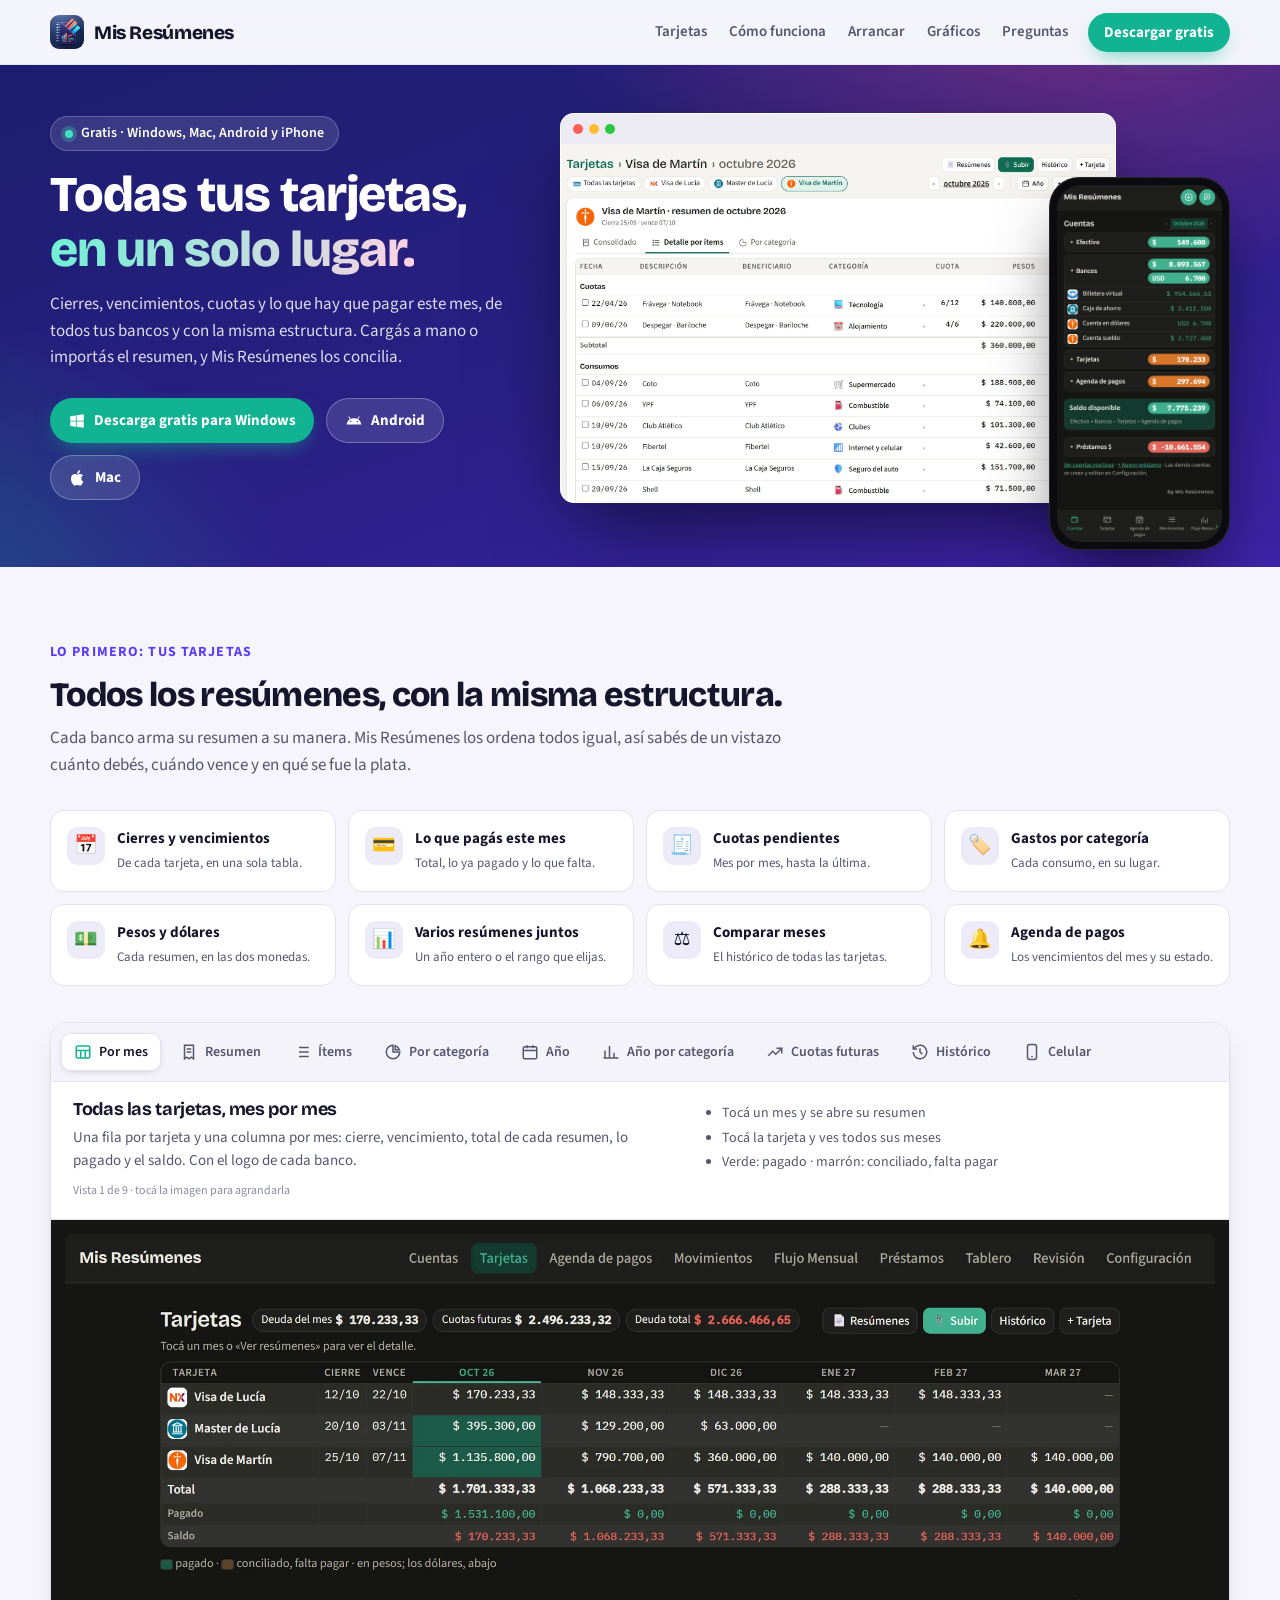
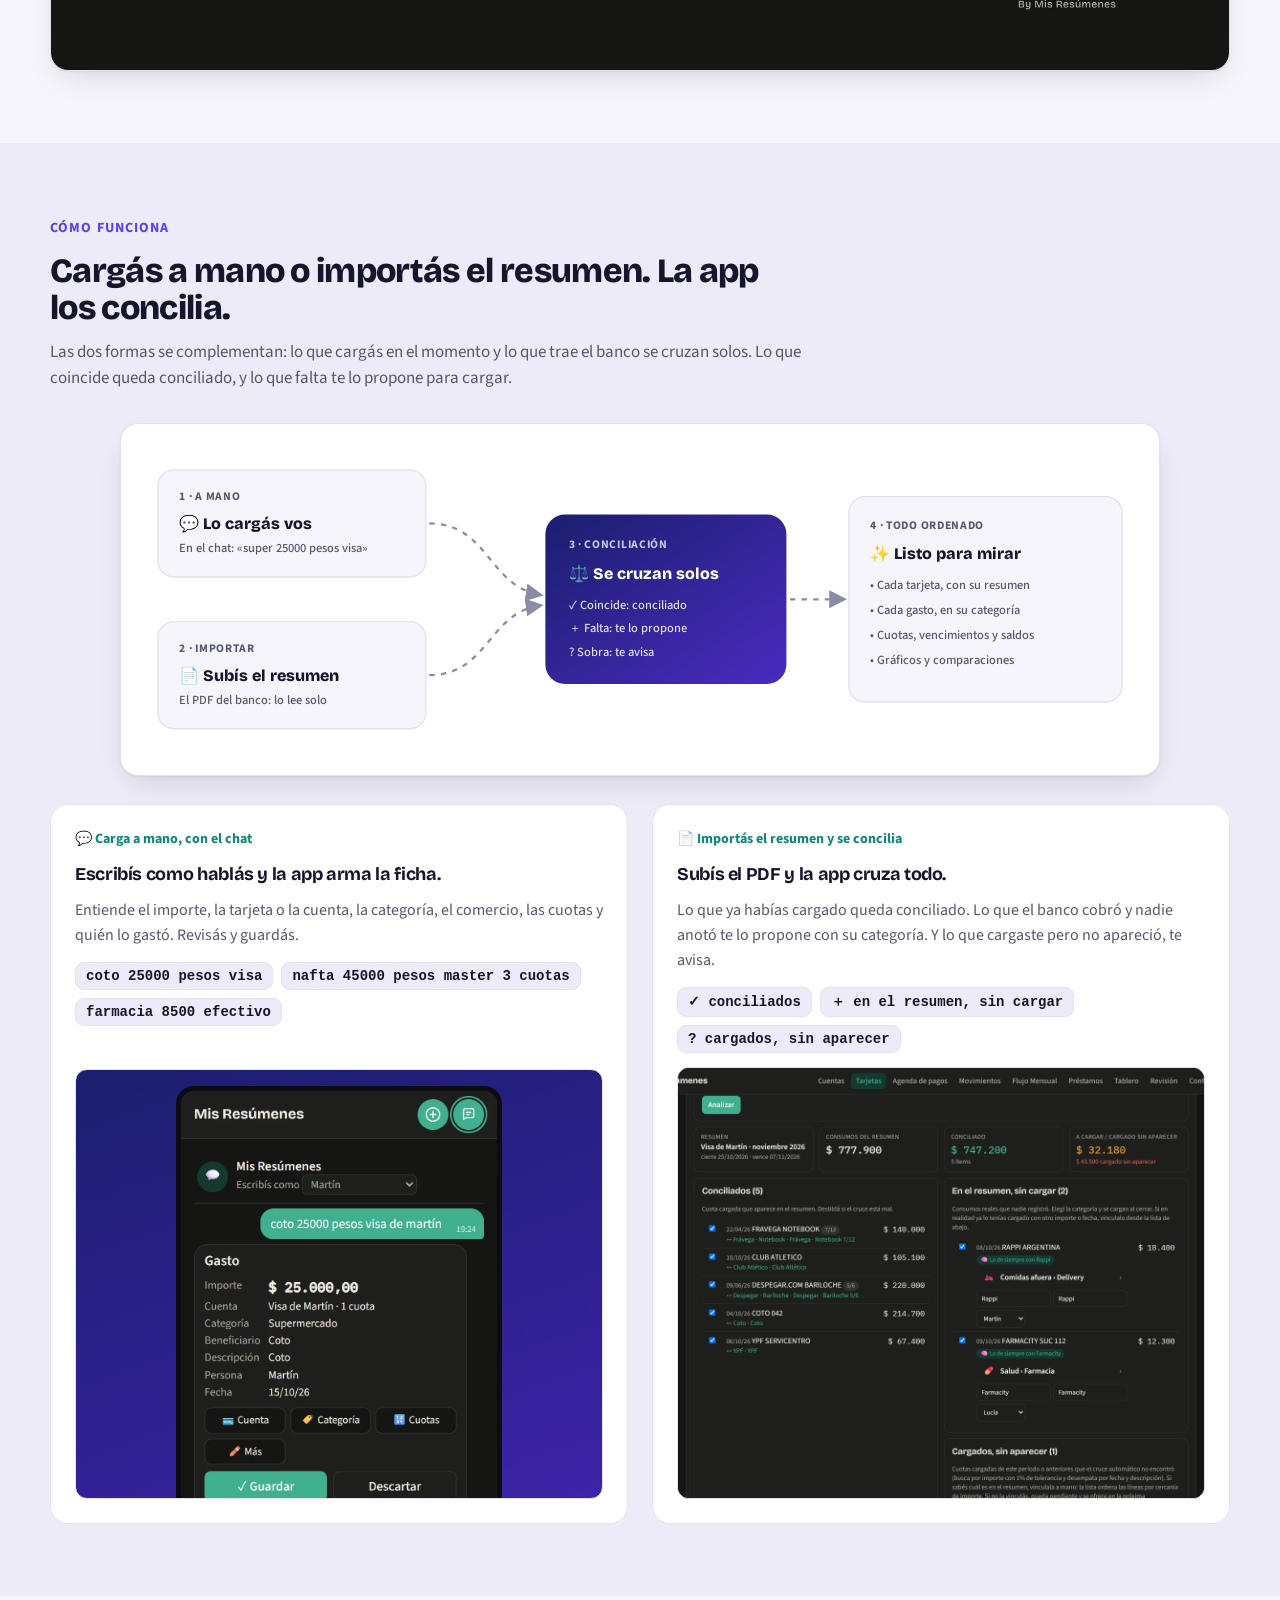
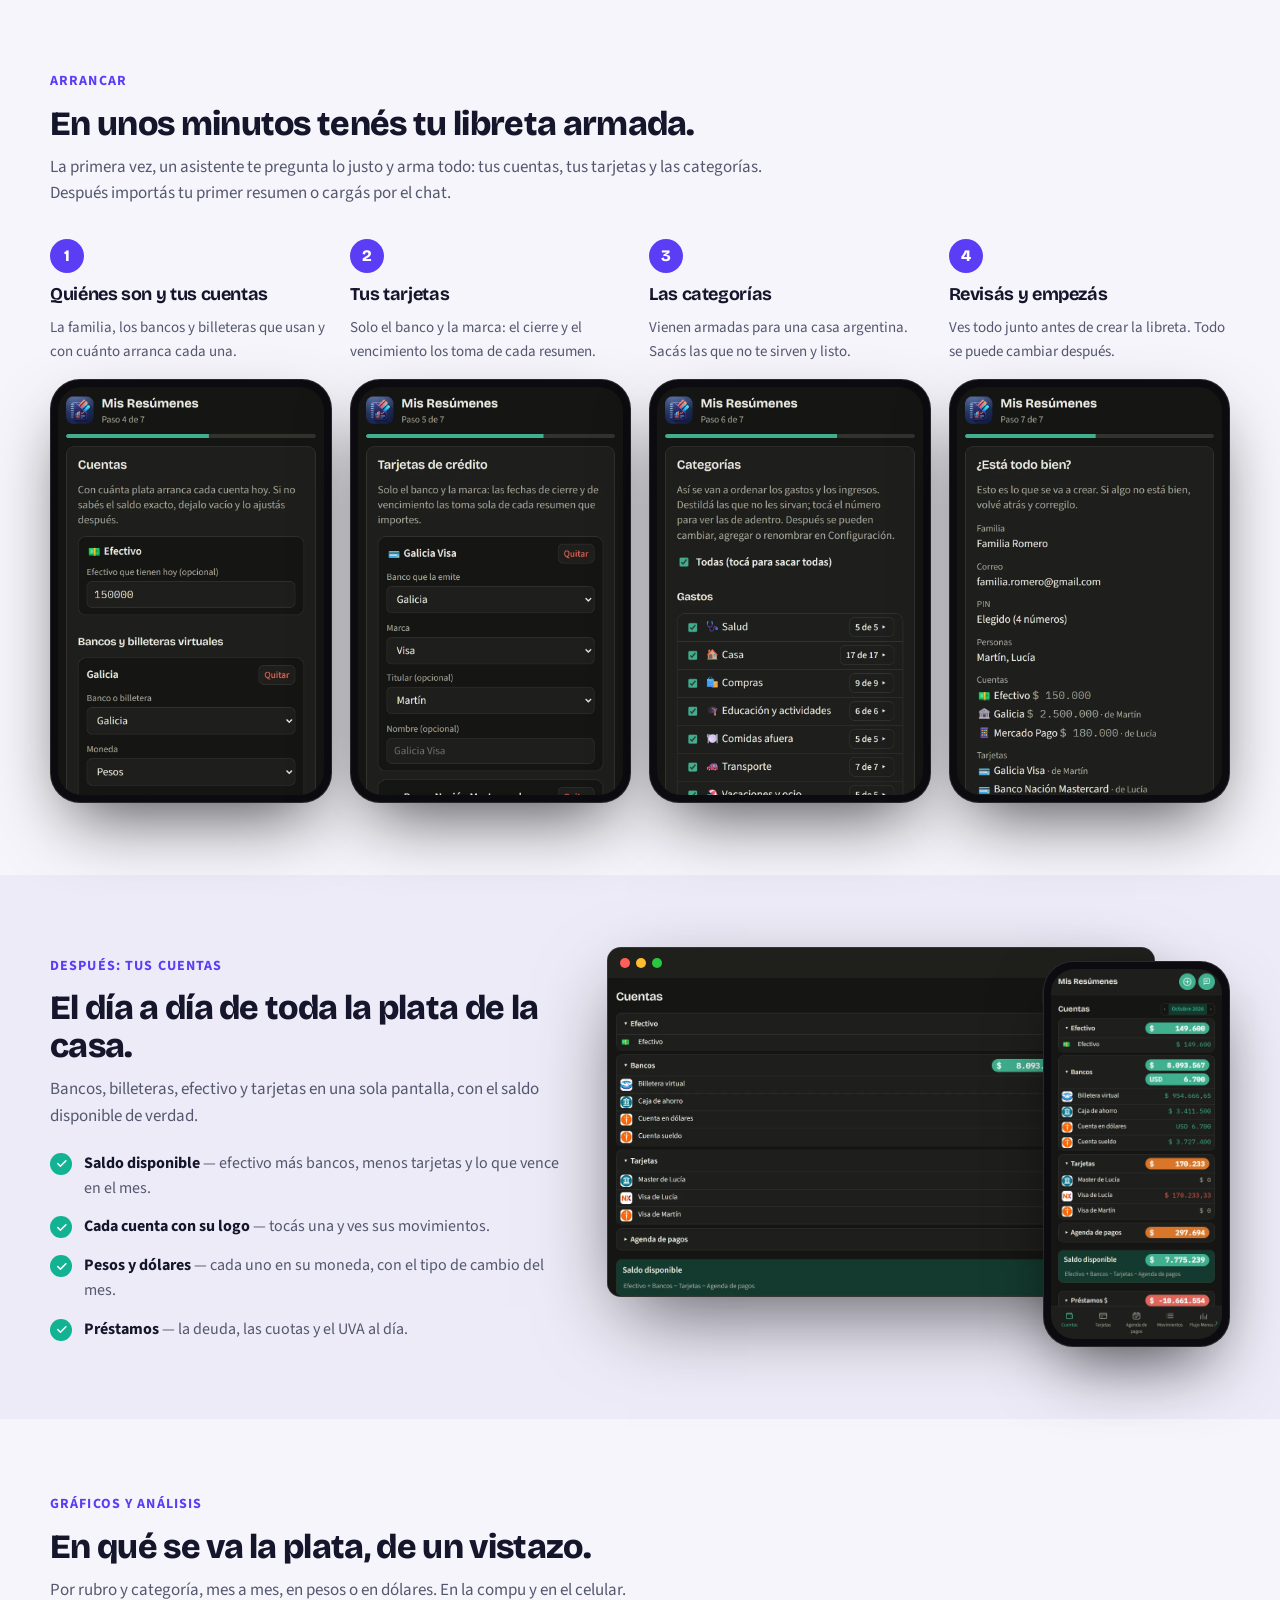
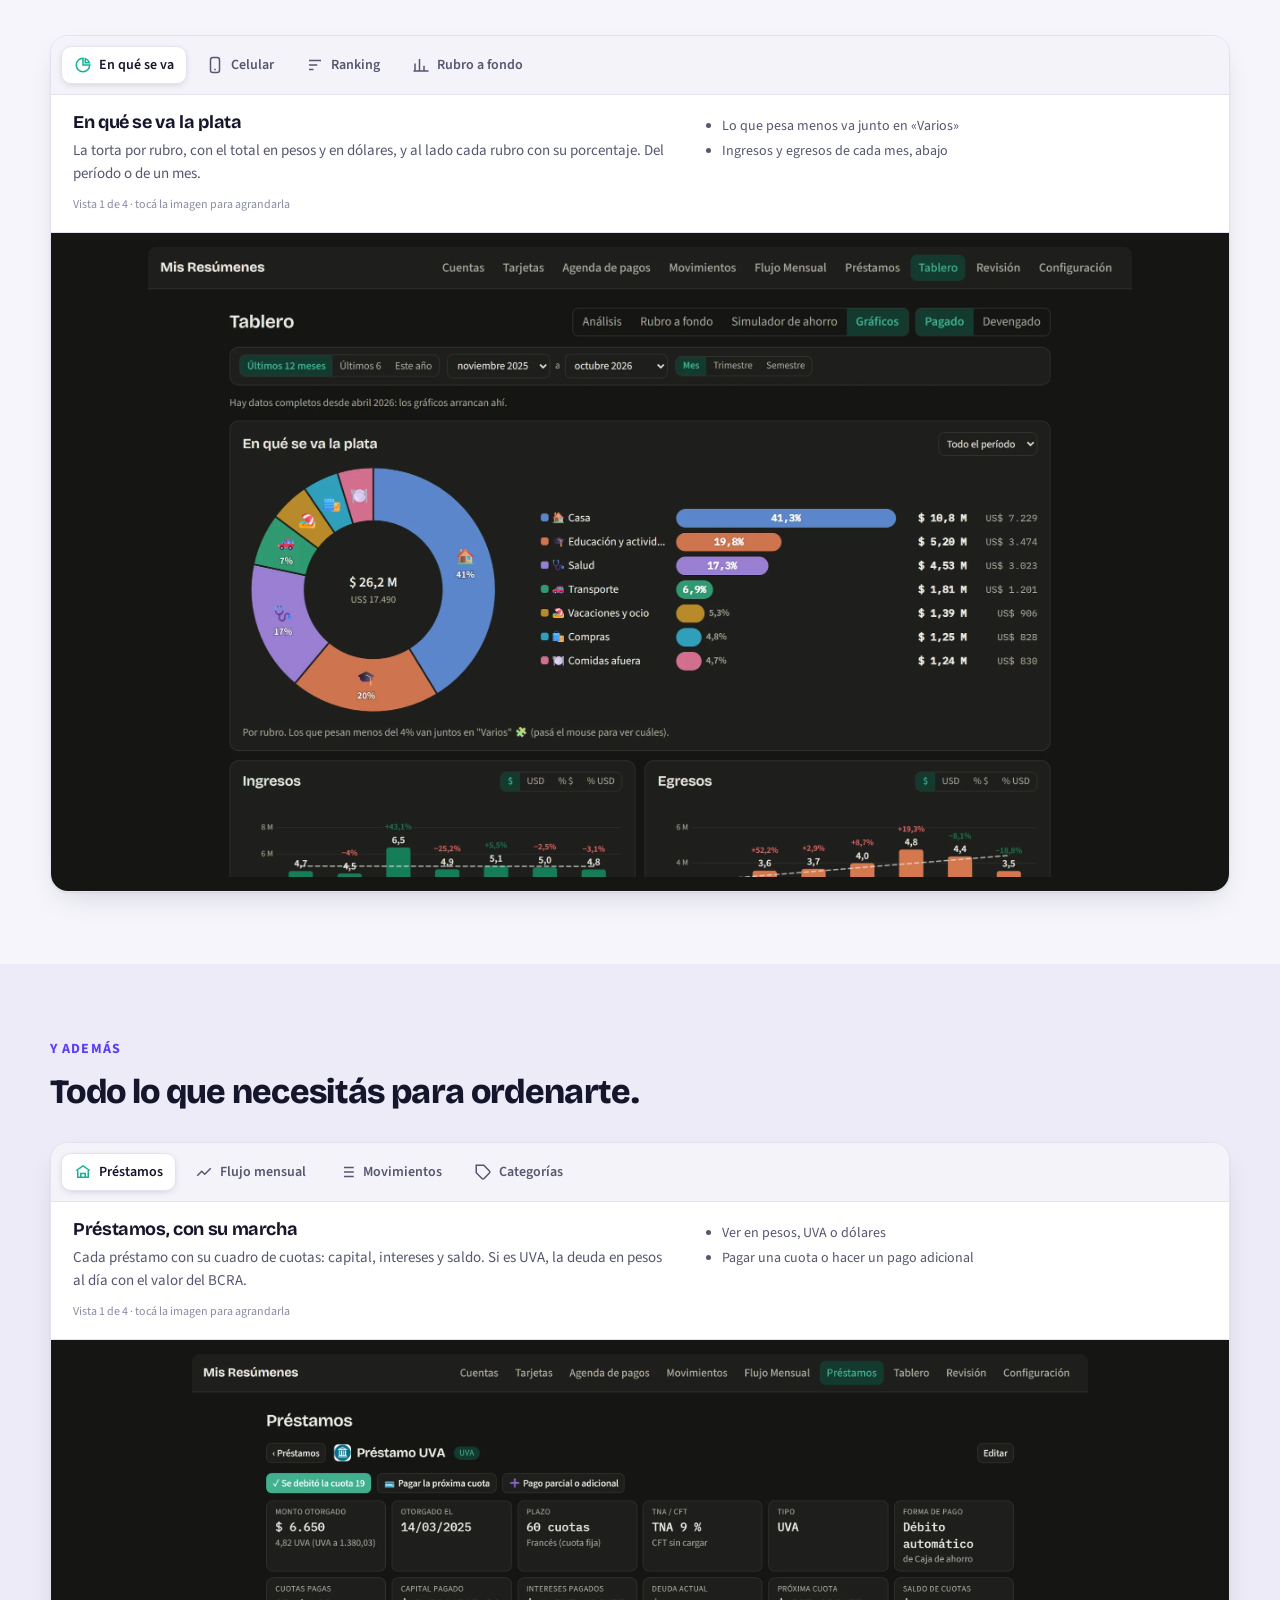
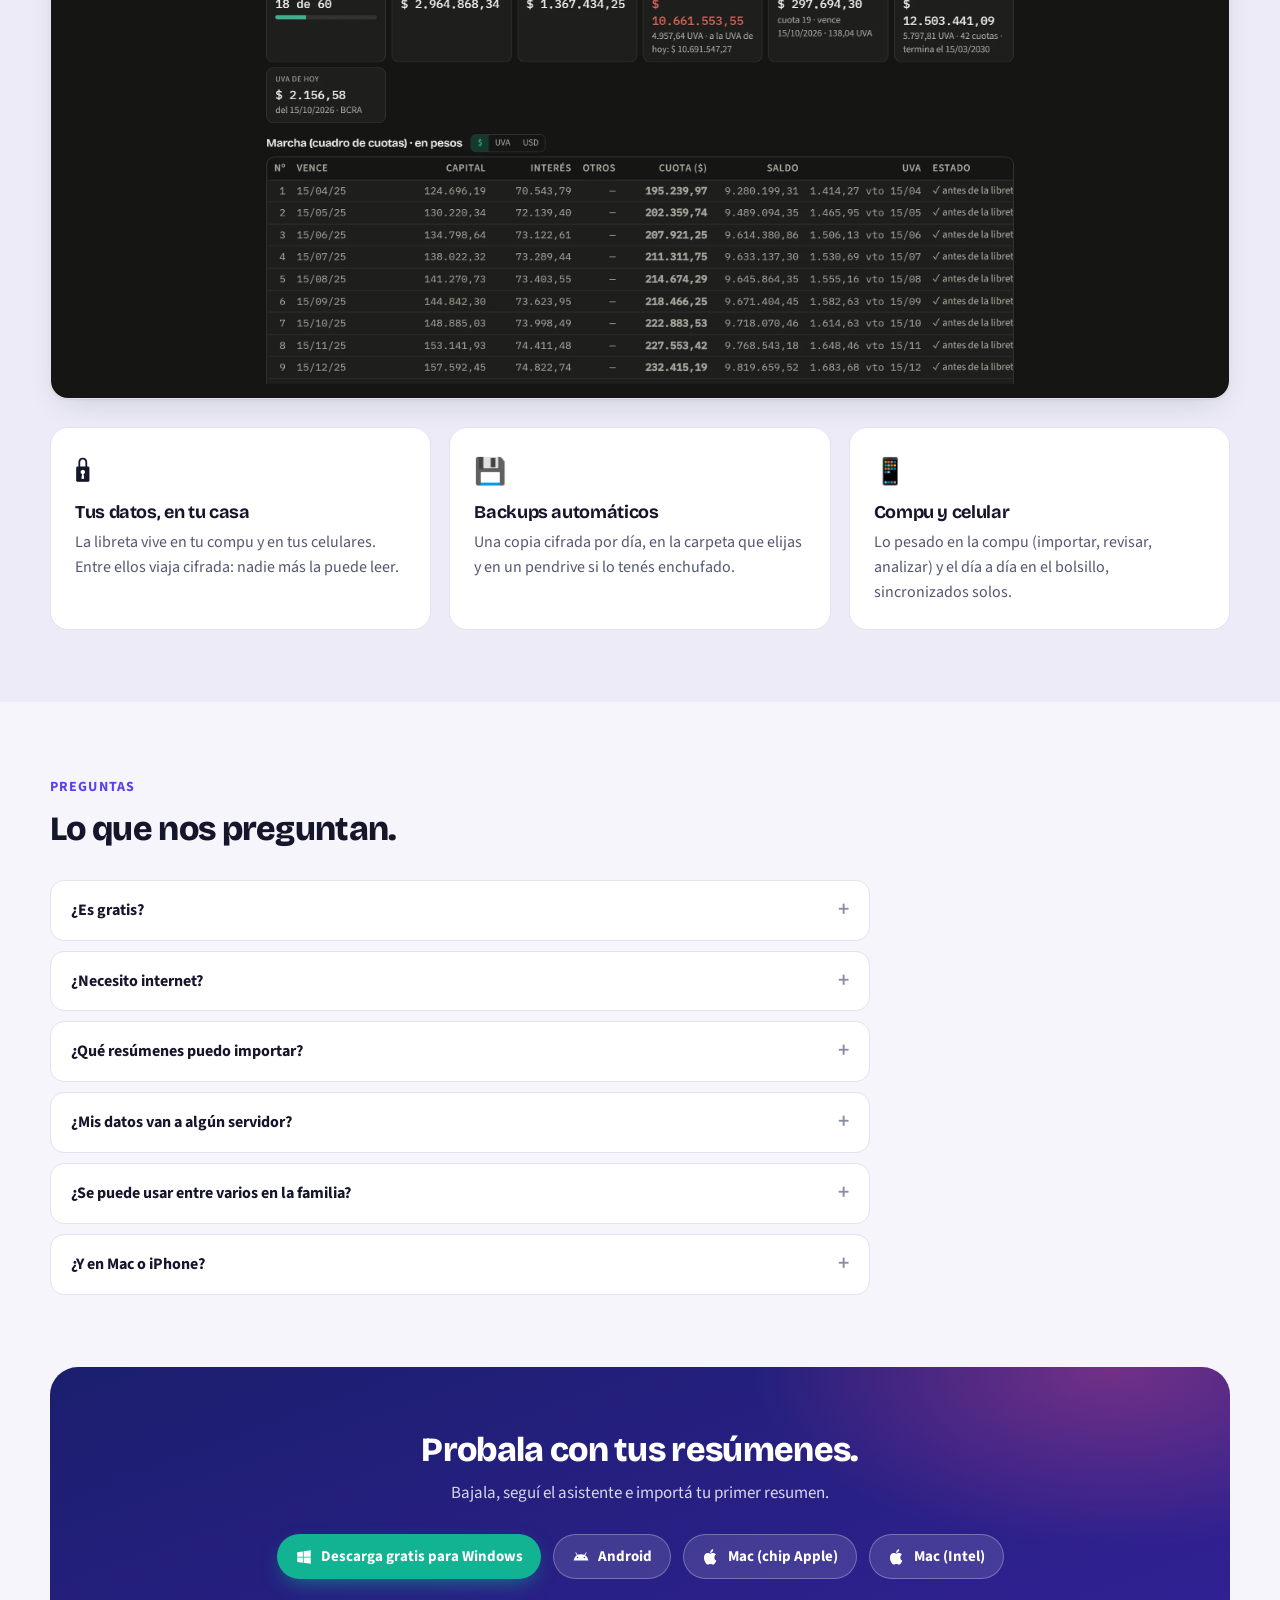
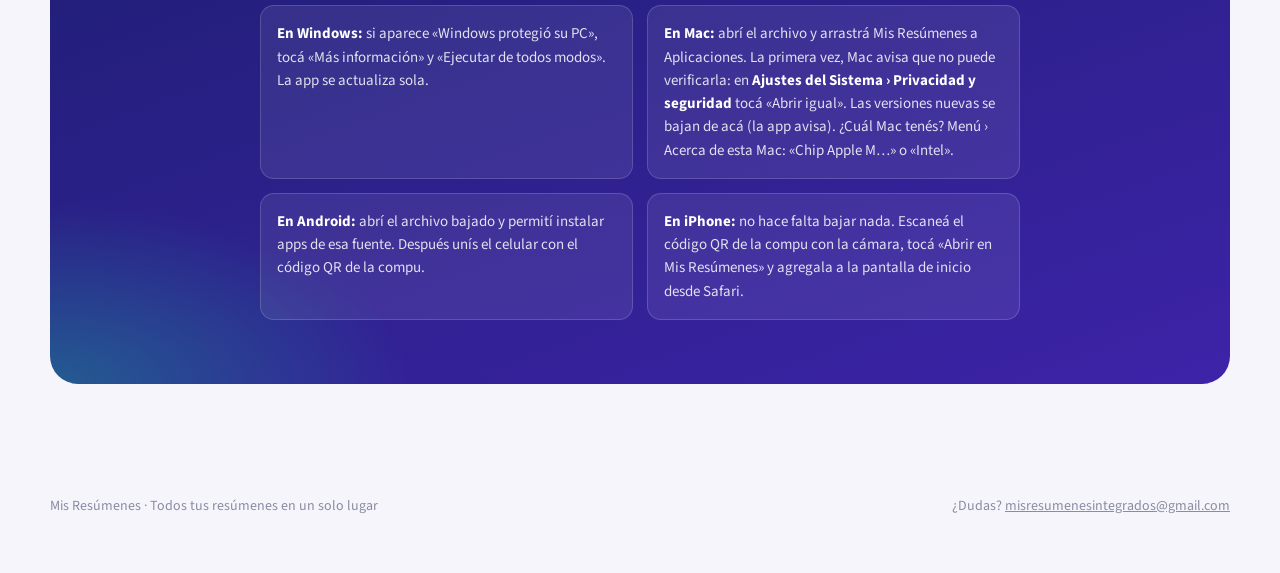
==== commit 4c4a23c0: "Portada: botón de Mac Co-Authored-By: Claude Opus 5.5 <noreply@anthropic.com>" ====
--- a/index.html
+++ b/index.html
@@ -306,6 +306,10 @@
         <a class="boton claro" href="https://github.com/alejofolgueira-beep/mis-resumenes/releases/latest/download/Mis-Resumenes-Android.apk">
           <svg viewBox="0 0 24 24" fill="currentColor"><path d="M17.6 9.5 19.4 6.4a.5.5 0 0 0-.9-.5l-1.8 3.2A10.6 10.6 0 0 0 12 8.2c-1.7 0-3.3.3-4.7.9L5.5 5.9a.5.5 0 1 0-.9.5l1.8 3.1A8.9 8.9 0 0 0 2 16.5h20a8.9 8.9 0 0 0-4.4-7zM7.5 13.8a1 1 0 1 1 0-2 1 1 0 0 1 0 2zm9 0a1 1 0 1 1 0-2 1 1 0 0 1 0 2z"/></svg>
           Android
+        </a>
+        <a class="boton claro" href="#descargar-mac" title="Elegí tu Mac: con chip Apple o Intel">
+          <svg viewBox="0 0 24 24" fill="currentColor"><path d="M16.4 12.6c0-2.6 2.1-3.8 2.2-3.9-1.2-1.8-3.1-2-3.7-2-1.6-.2-3.1.9-3.9.9-.8 0-2-.9-3.4-.9-1.7 0-3.3 1-4.2 2.6-1.8 3.1-.5 7.7 1.3 10.2.9 1.2 1.9 2.6 3.2 2.6 1.3-.1 1.8-.8 3.3-.8s2 .8 3.4.8c1.4 0 2.3-1.3 3.1-2.5 1-1.4 1.4-2.8 1.4-2.9-.1 0-2.7-1-2.7-4.1zM13.9 5c.7-.9 1.2-2 1-3.2-1 0-2.3.7-3 1.6-.7.8-1.2 2-1.1 3.1 1.2.1 2.4-.6 3.1-1.5z"/></svg>
+          Mac
         </a>
       </div>
     </div>
@@ -575,7 +579,7 @@
           <svg viewBox="0 0 24 24" fill="currentColor"><path d="M17.6 9.5 19.4 6.4a.5.5 0 0 0-.9-.5l-1.8 3.2A10.6 10.6 0 0 0 12 8.2c-1.7 0-3.3.3-4.7.9L5.5 5.9a.5.5 0 1 0-.9.5l1.8 3.1A8.9 8.9 0 0 0 2 16.5h20a8.9 8.9 0 0 0-4.4-7zM7.5 13.8a1 1 0 1 1 0-2 1 1 0 0 1 0 2zm9 0a1 1 0 1 1 0-2 1 1 0 0 1 0 2z"/></svg>
           Android
         </a>
-        <a class="boton claro" href="https://github.com/alejofolgueira-beep/mis-resumenes/releases/latest/download/Mis-Resumenes-Mac-arm64.dmg">
+        <a class="boton claro" id="descargar-mac" href="https://github.com/alejofolgueira-beep/mis-resumenes/releases/latest/download/Mis-Resumenes-Mac-arm64.dmg">
           <svg viewBox="0 0 24 24" fill="currentColor"><path d="M16.4 12.6c0-2.6 2.1-3.8 2.2-3.9-1.2-1.8-3.1-2-3.7-2-1.6-.2-3.1.9-3.9.9-.8 0-2-.9-3.4-.9-1.7 0-3.3 1-4.2 2.6-1.8 3.1-.5 7.7 1.3 10.2.9 1.2 1.9 2.6 3.2 2.6 1.3-.1 1.8-.8 3.3-.8s2 .8 3.4.8c1.4 0 2.3-1.3 3.1-2.5 1-1.4 1.4-2.8 1.4-2.9-.1 0-2.7-1-2.7-4.1zM13.9 5c.7-.9 1.2-2 1-3.2-1 0-2.3.7-3 1.6-.7.8-1.2 2-1.1 3.1 1.2.1 2.4-.6 3.1-1.5z"/></svg>
           Mac (chip Apple)
         </a>
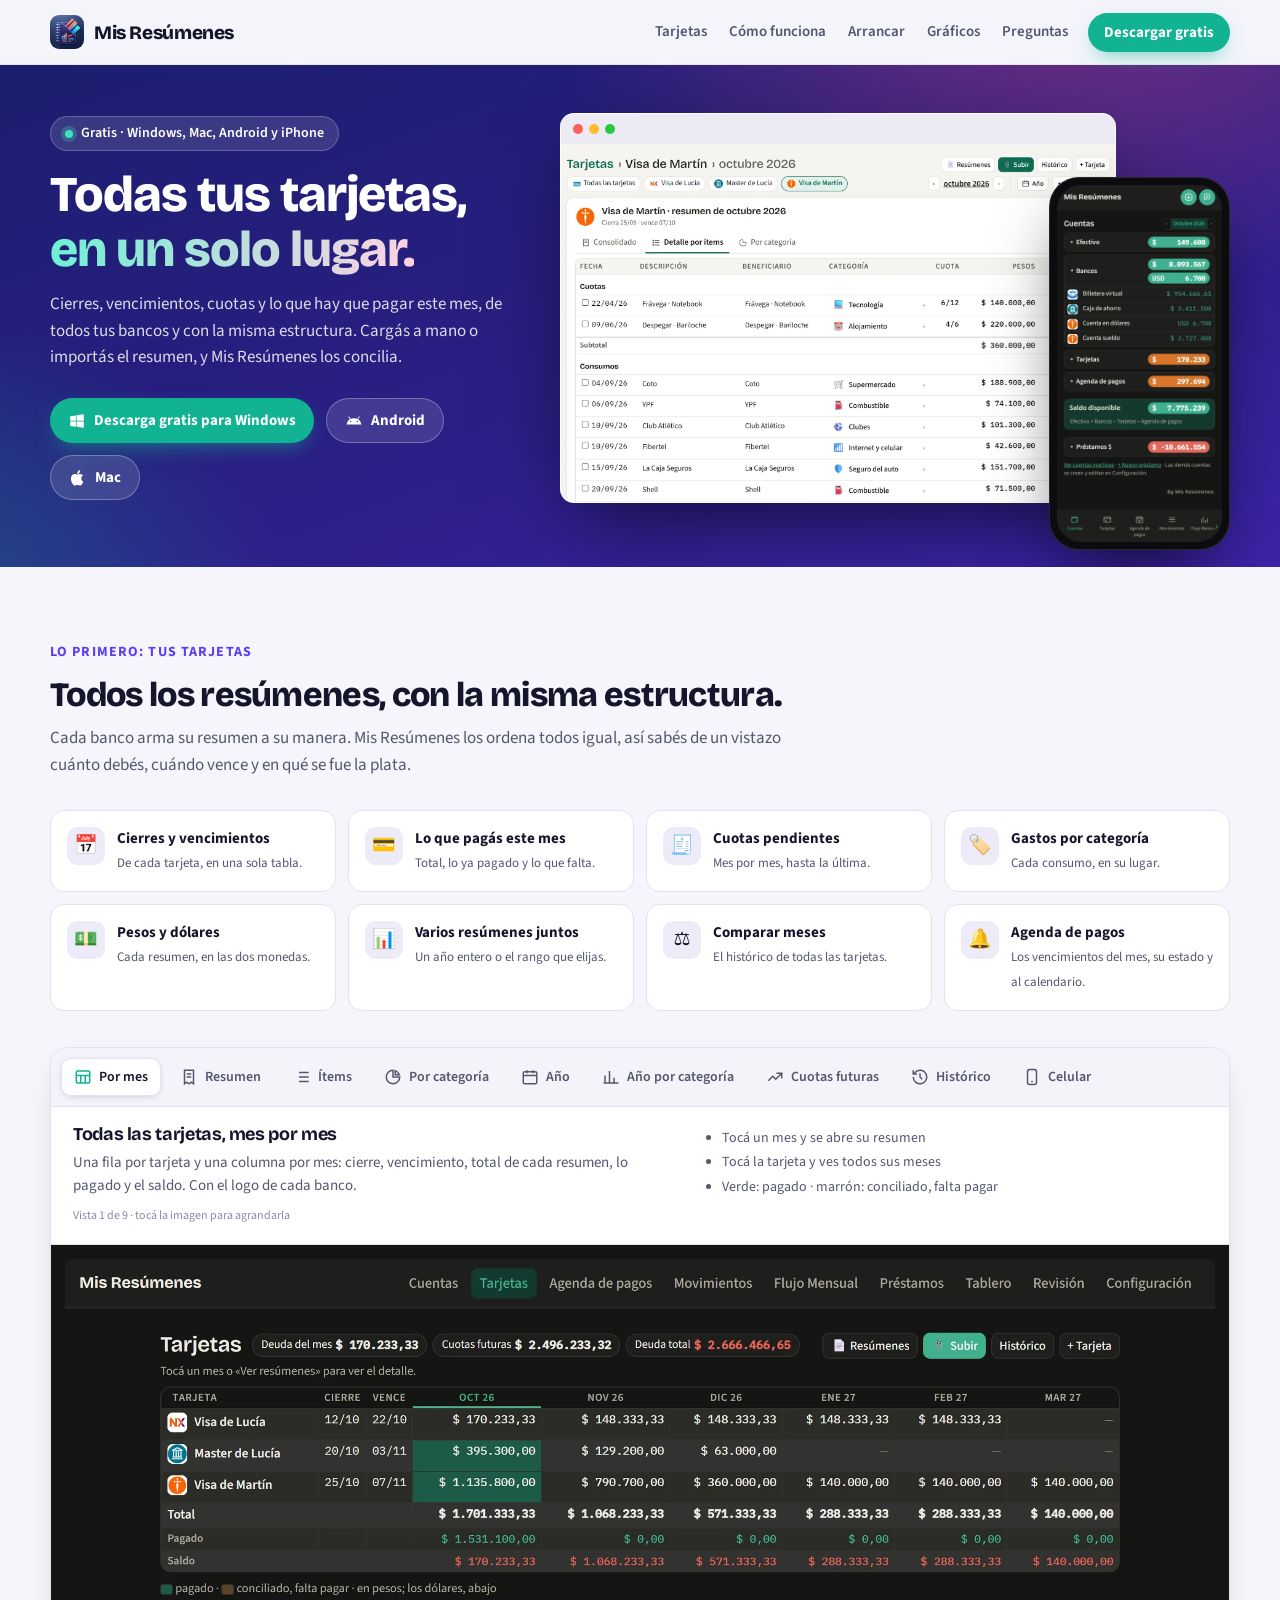
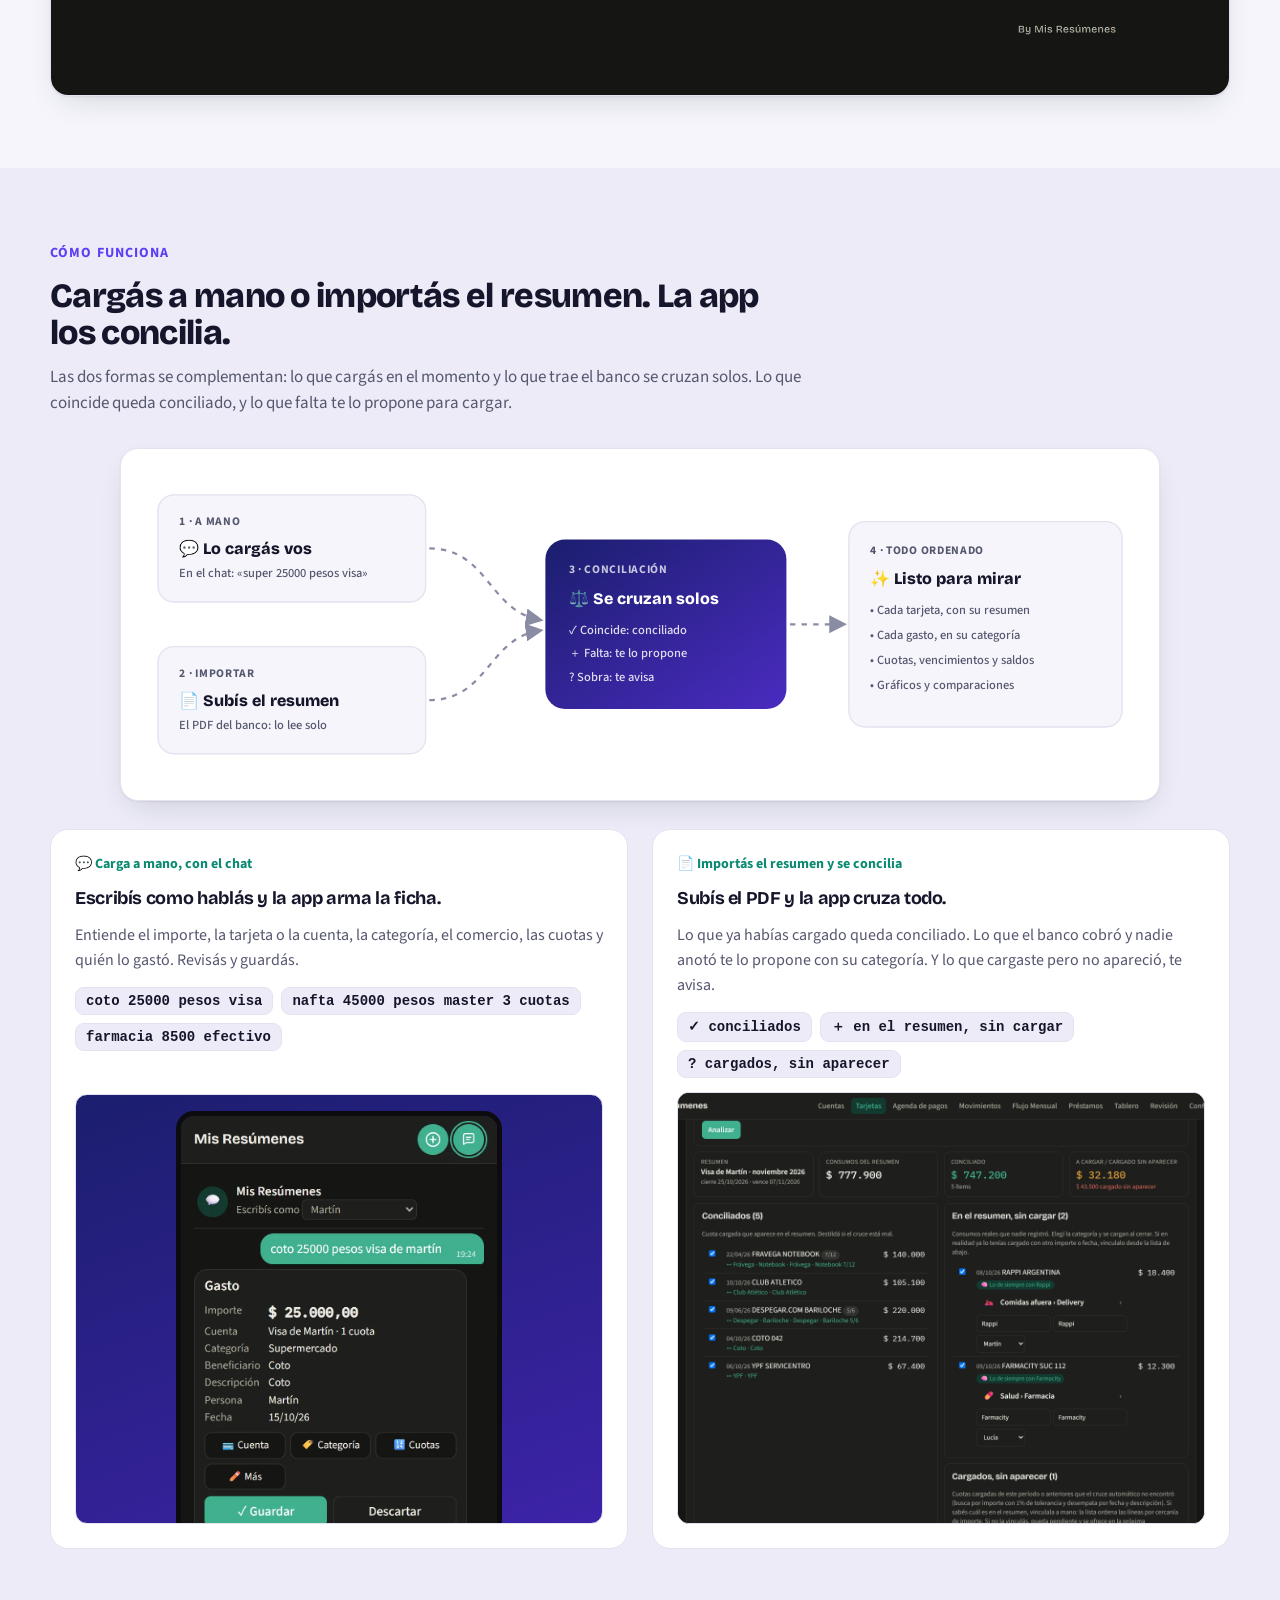
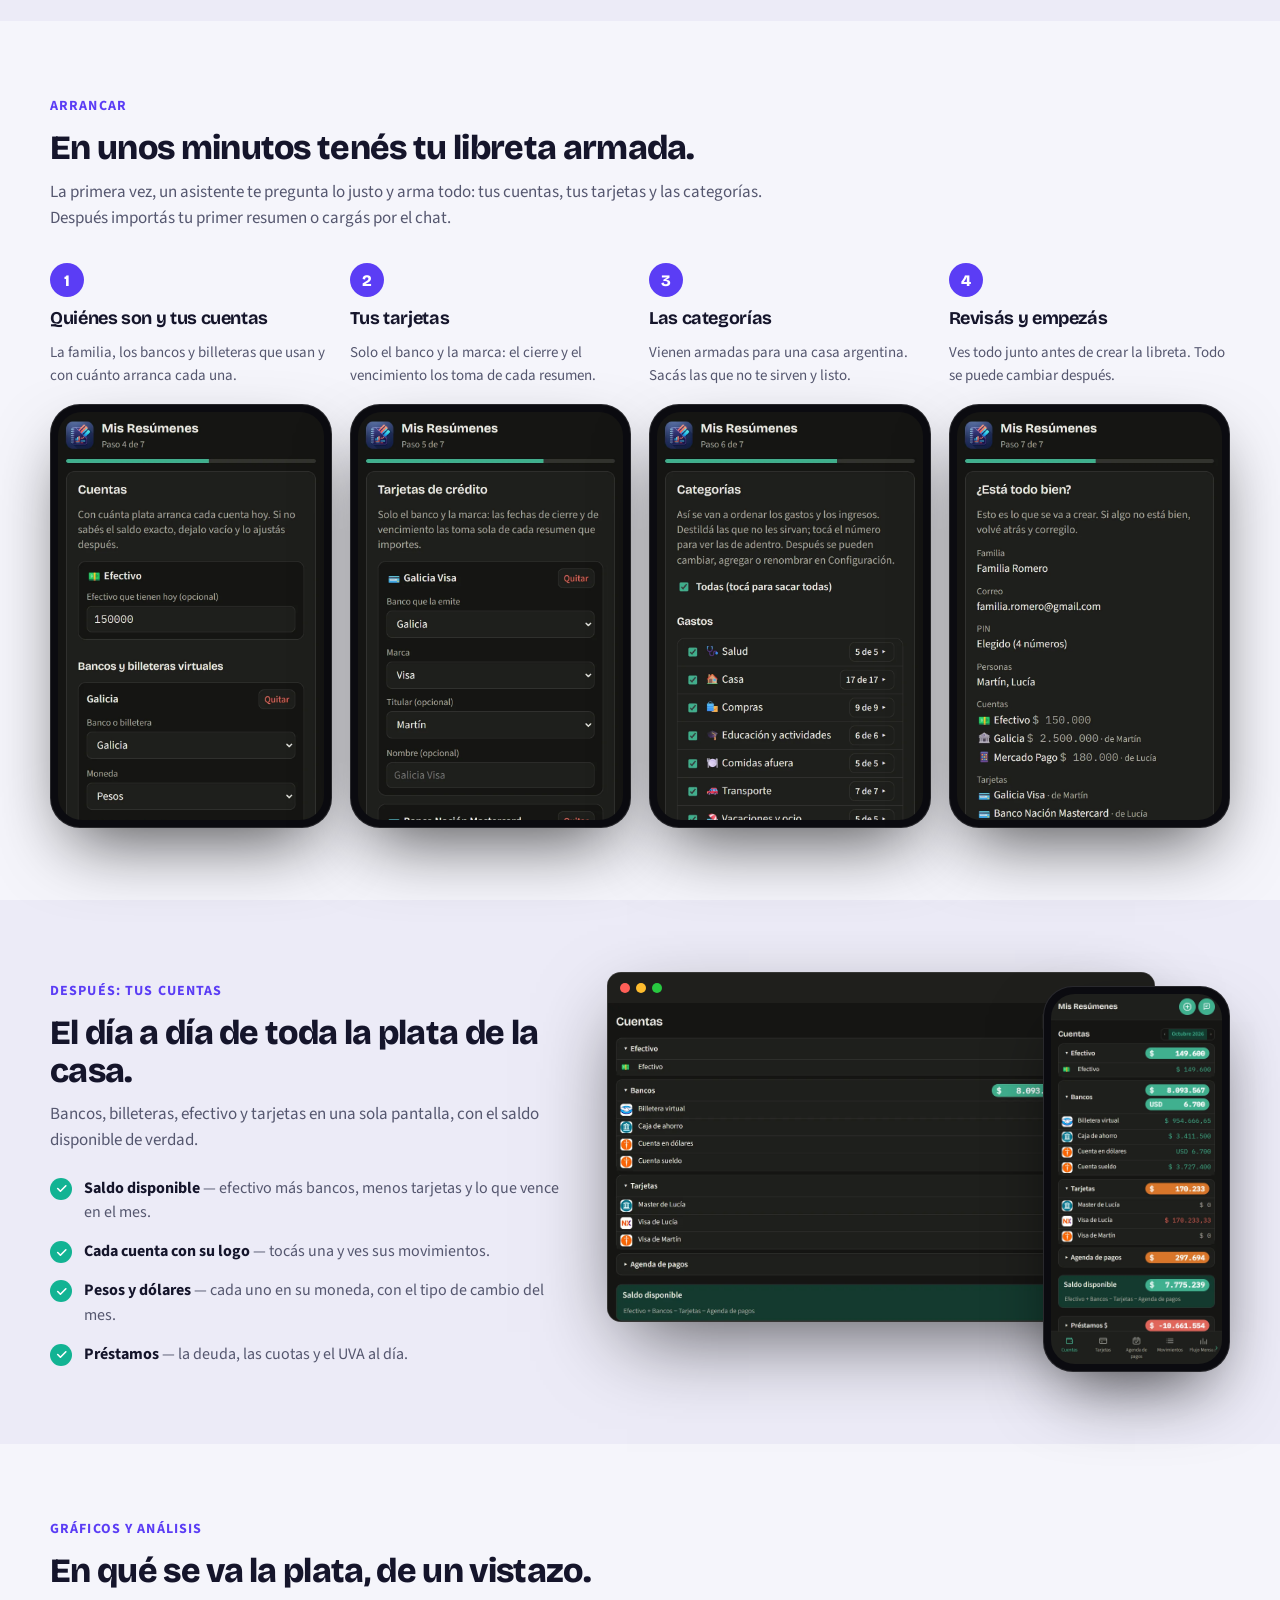
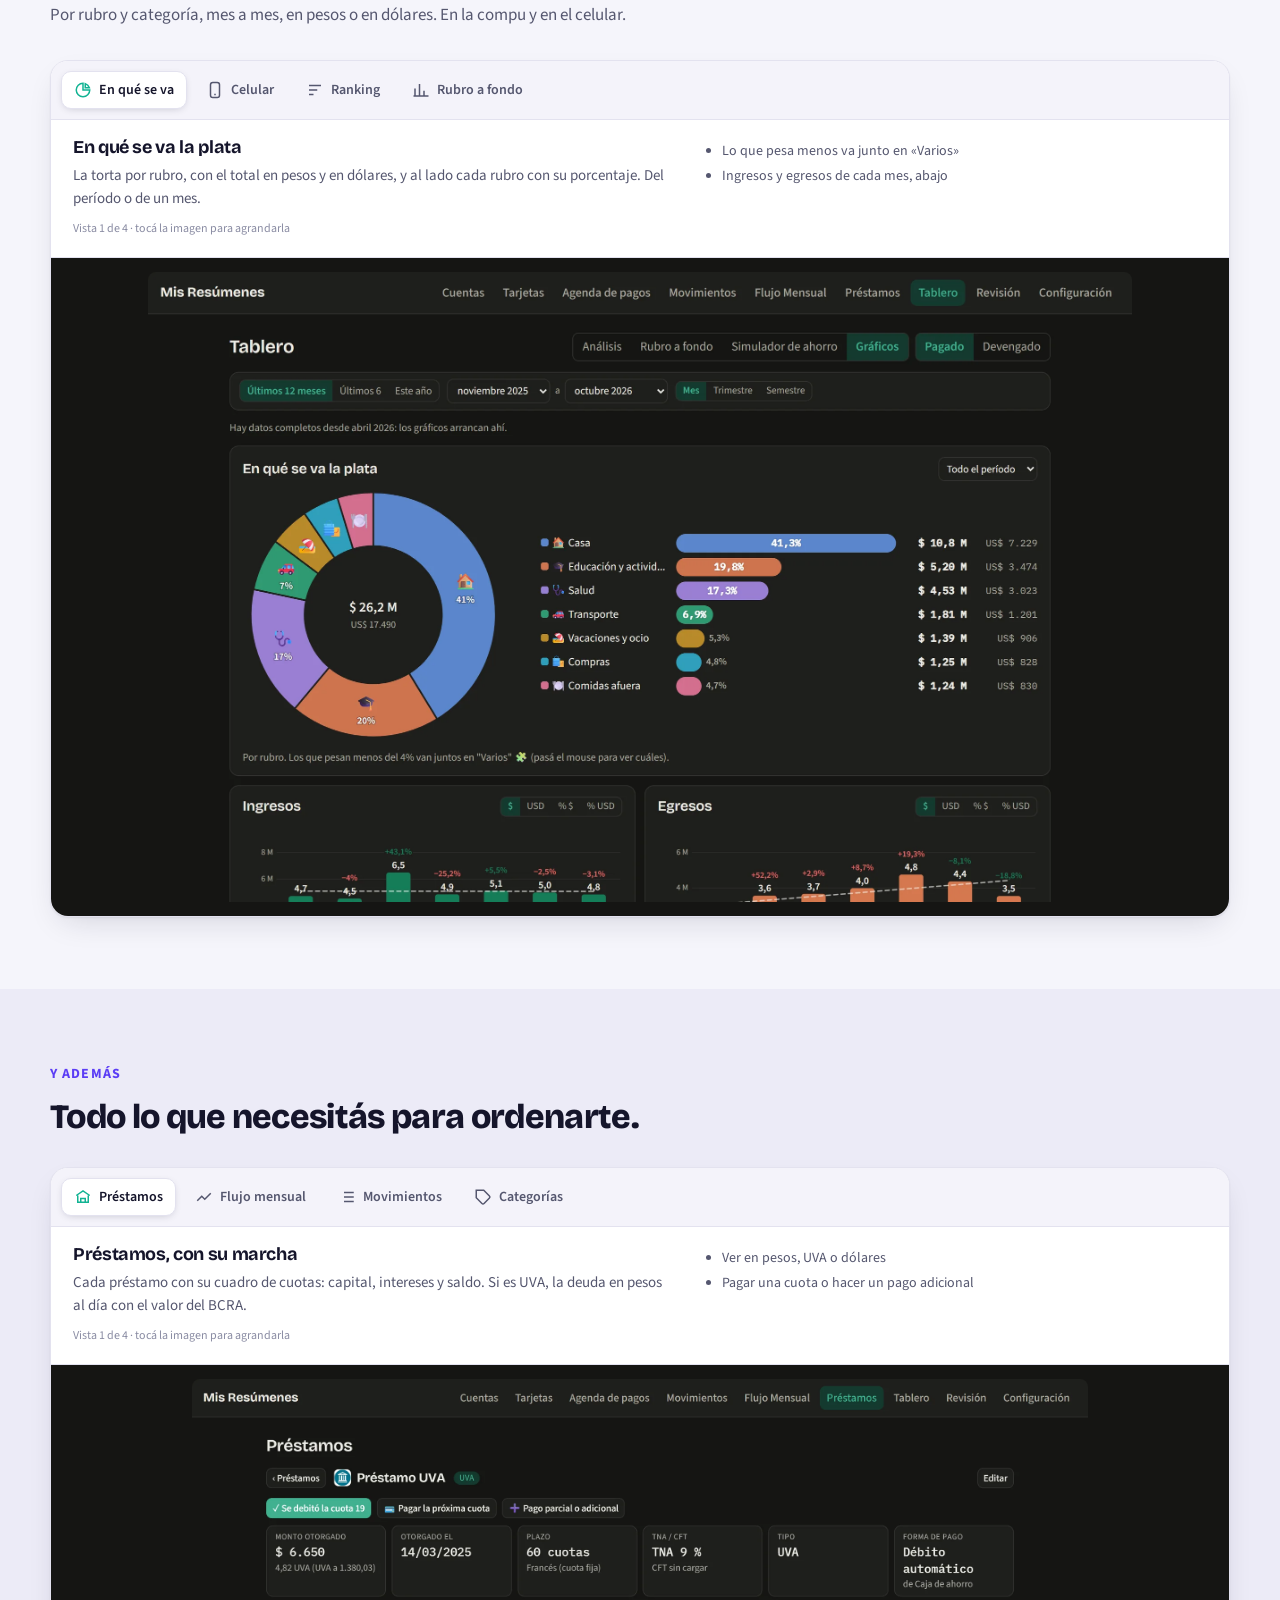
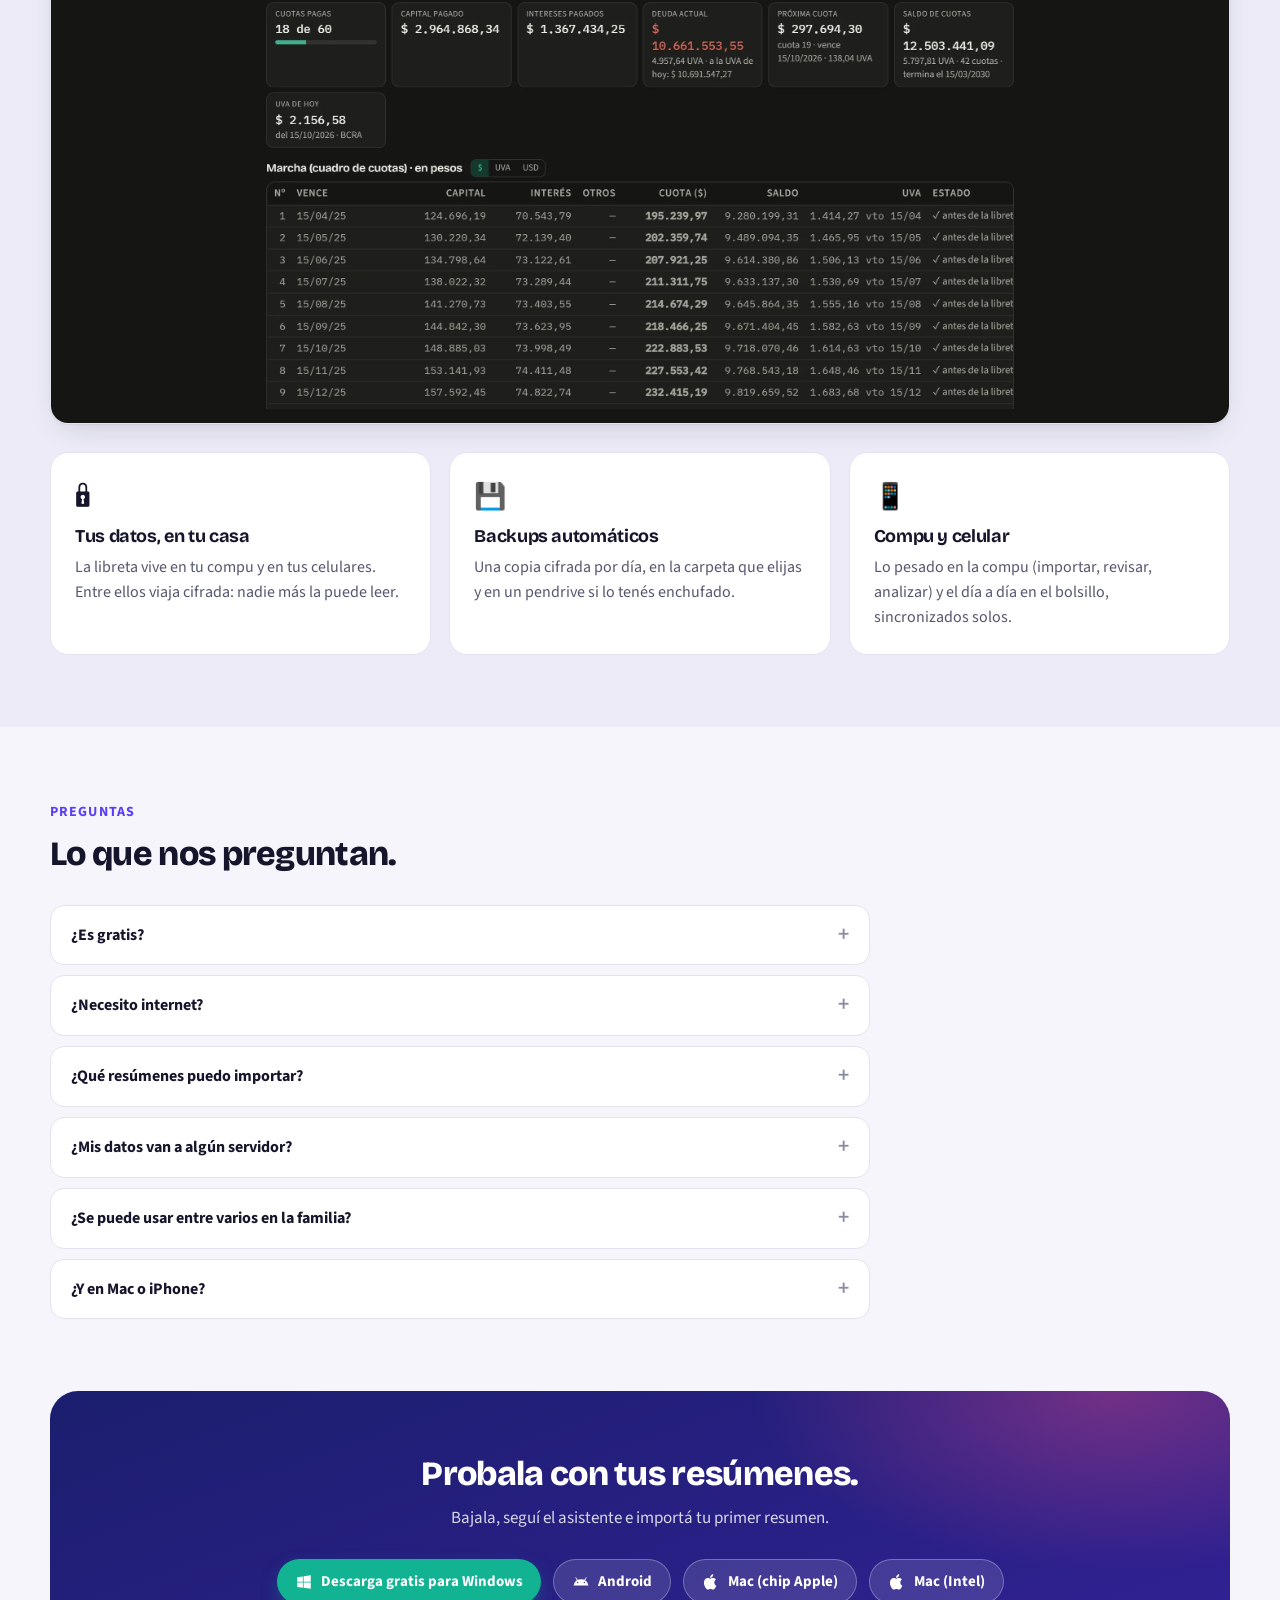
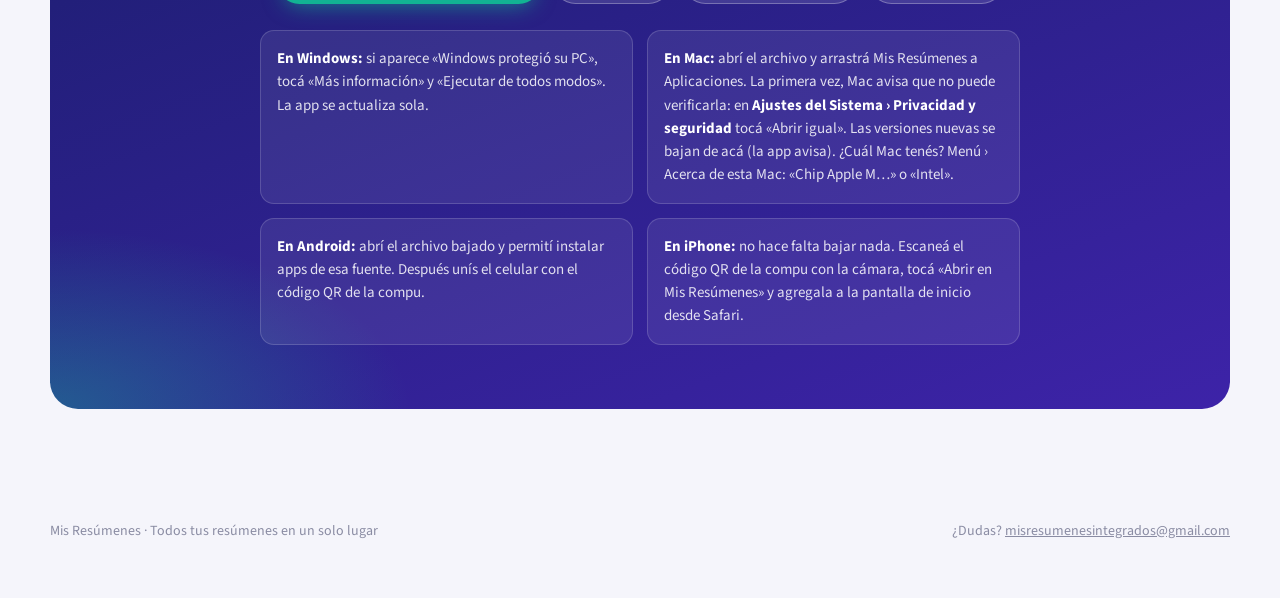
==== commit b3305f49: "1.1.0: app del iPhone nueva (Agenda) y la Agenda también va al calendario Co-Authored-By: Claude Opu" ====
--- a/index.html
+++ b/index.html
@@ -336,7 +336,7 @@
       <div class="chip"><div class="ic">💵</div><div><b>Pesos y dólares</b><span>Cada resumen, en las dos monedas.</span></div></div>
       <div class="chip"><div class="ic">📊</div><div><b>Varios resúmenes juntos</b><span>Un año entero o el rango que elijas.</span></div></div>
       <div class="chip"><div class="ic">⚖️</div><div><b>Comparar meses</b><span>El histórico de todas las tarjetas.</span></div></div>
-      <div class="chip"><div class="ic">🔔</div><div><b>Agenda de pagos</b><span>Los vencimientos del mes y su estado.</span></div></div>
+      <div class="chip"><div class="ic">🔔</div><div><b>Agenda de pagos</b><span>Los vencimientos del mes, su estado y al calendario.</span></div></div>
     </div>
 
     <div class="visor aparece" data-visor>
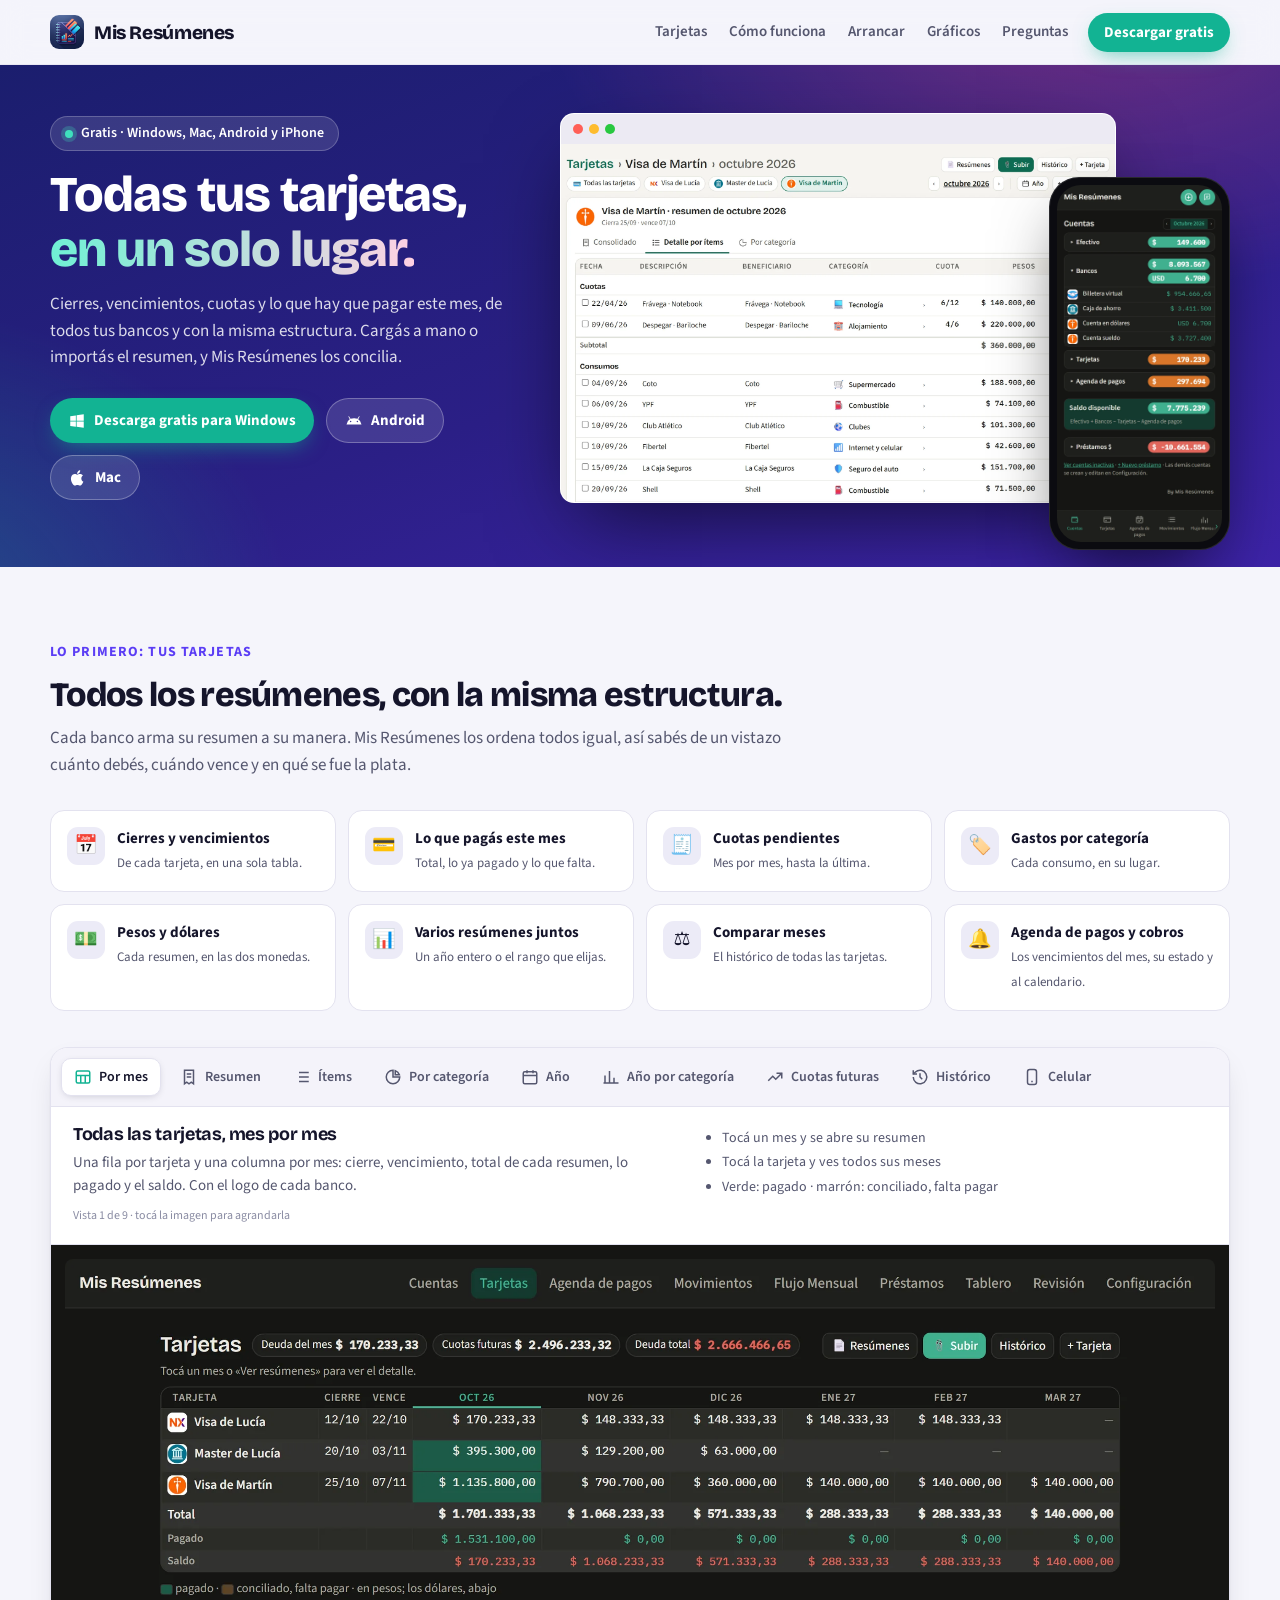
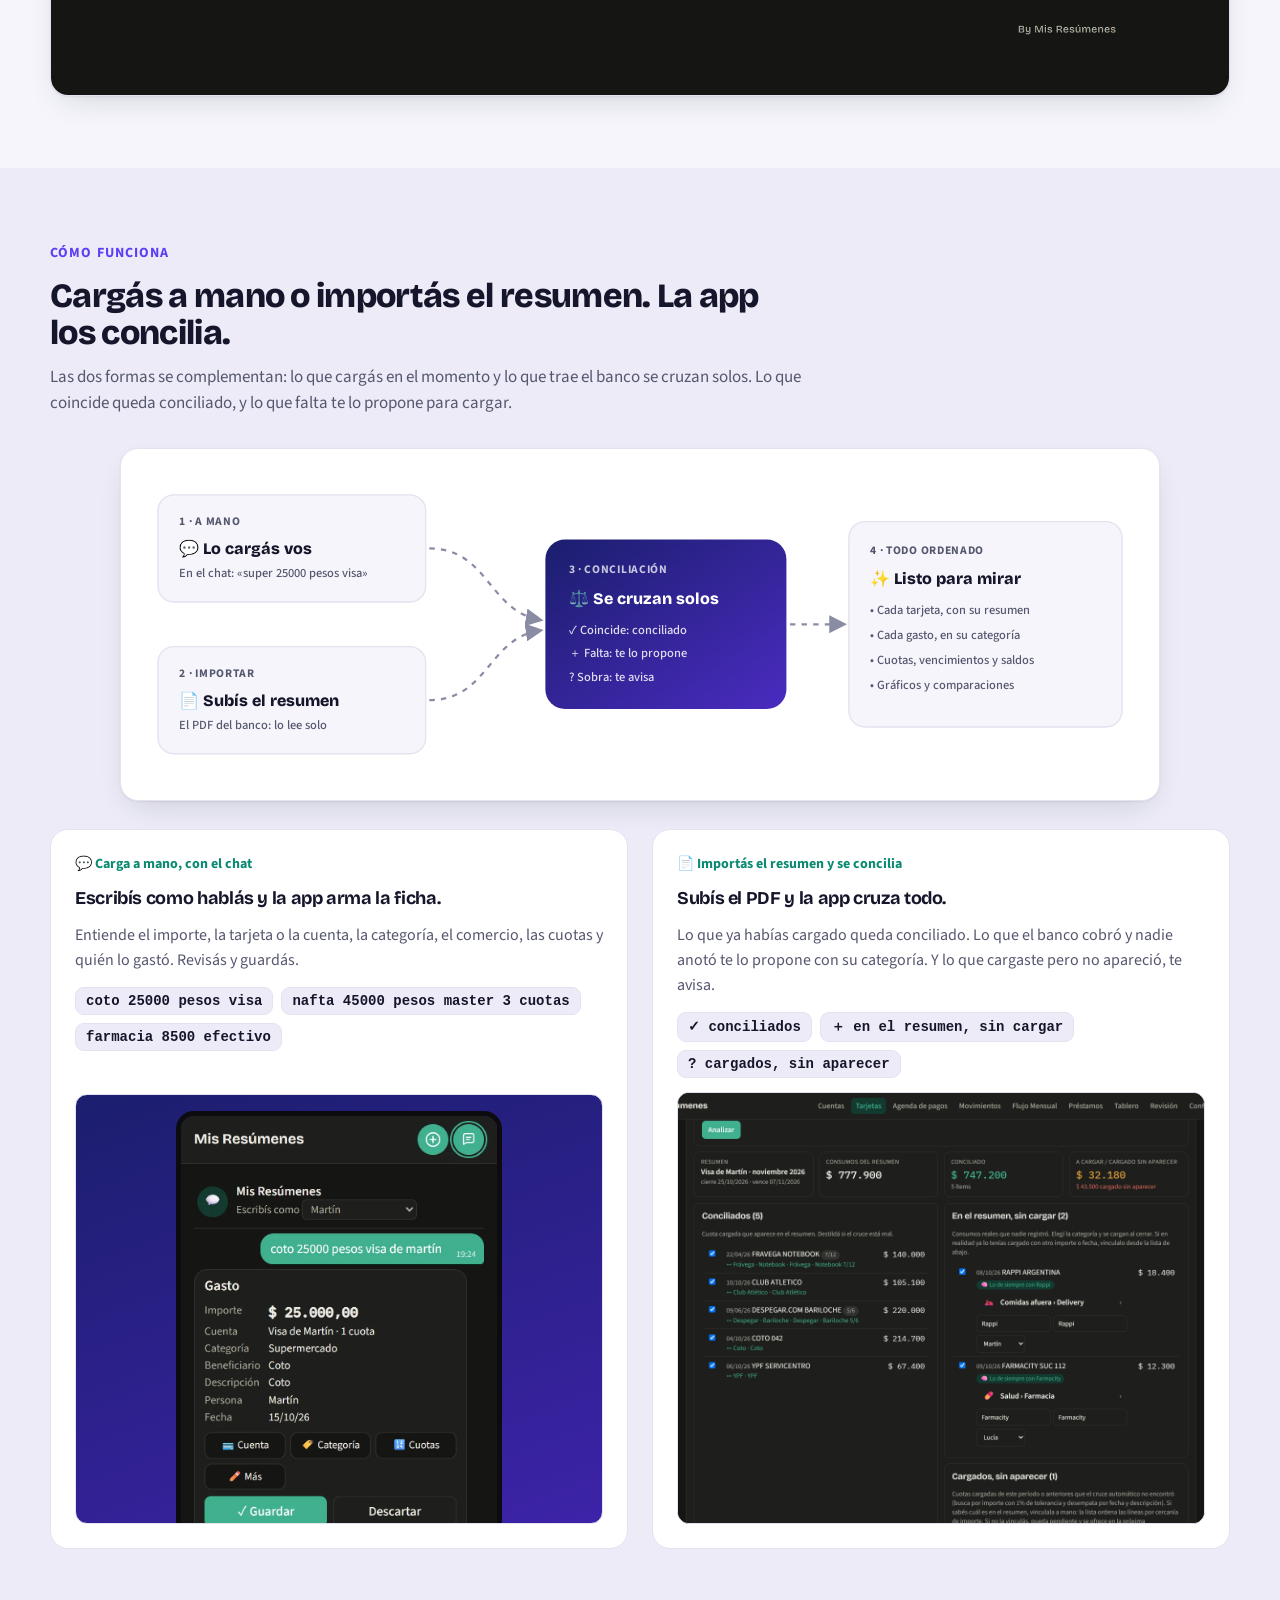
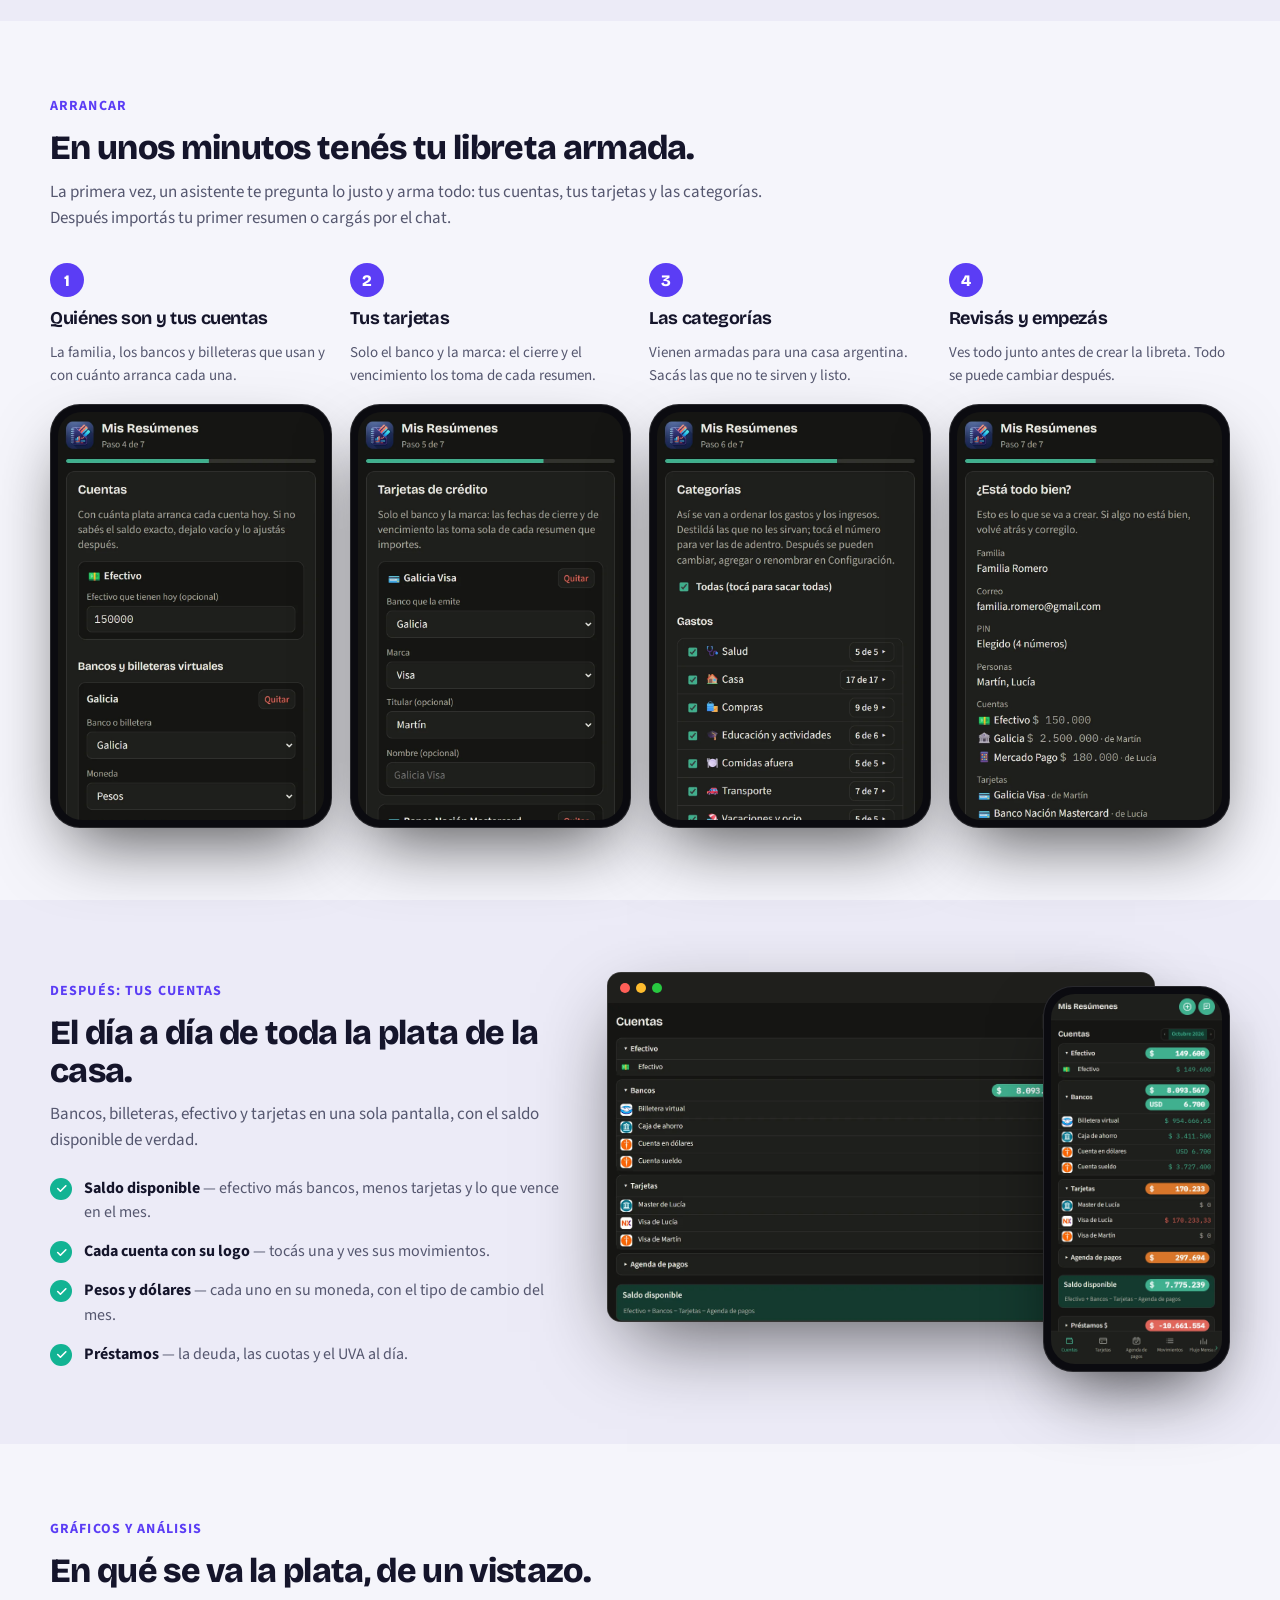
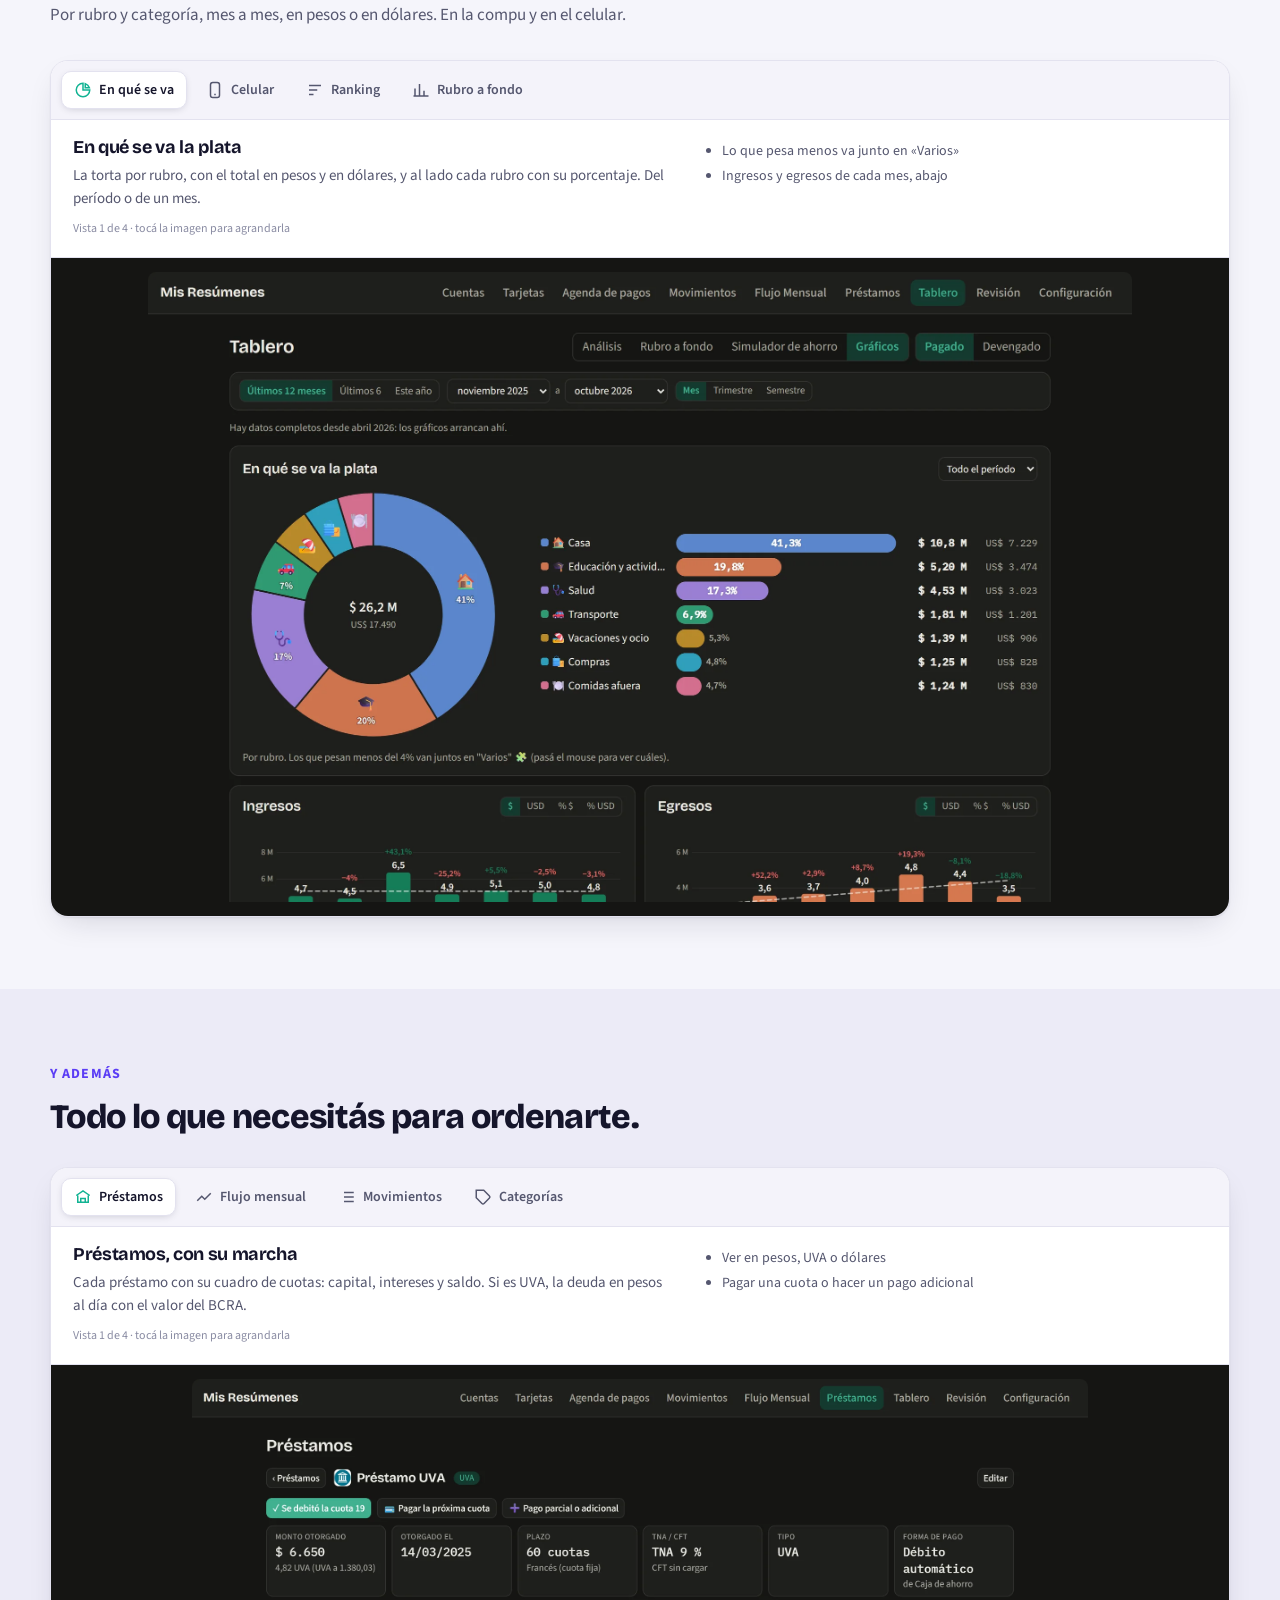
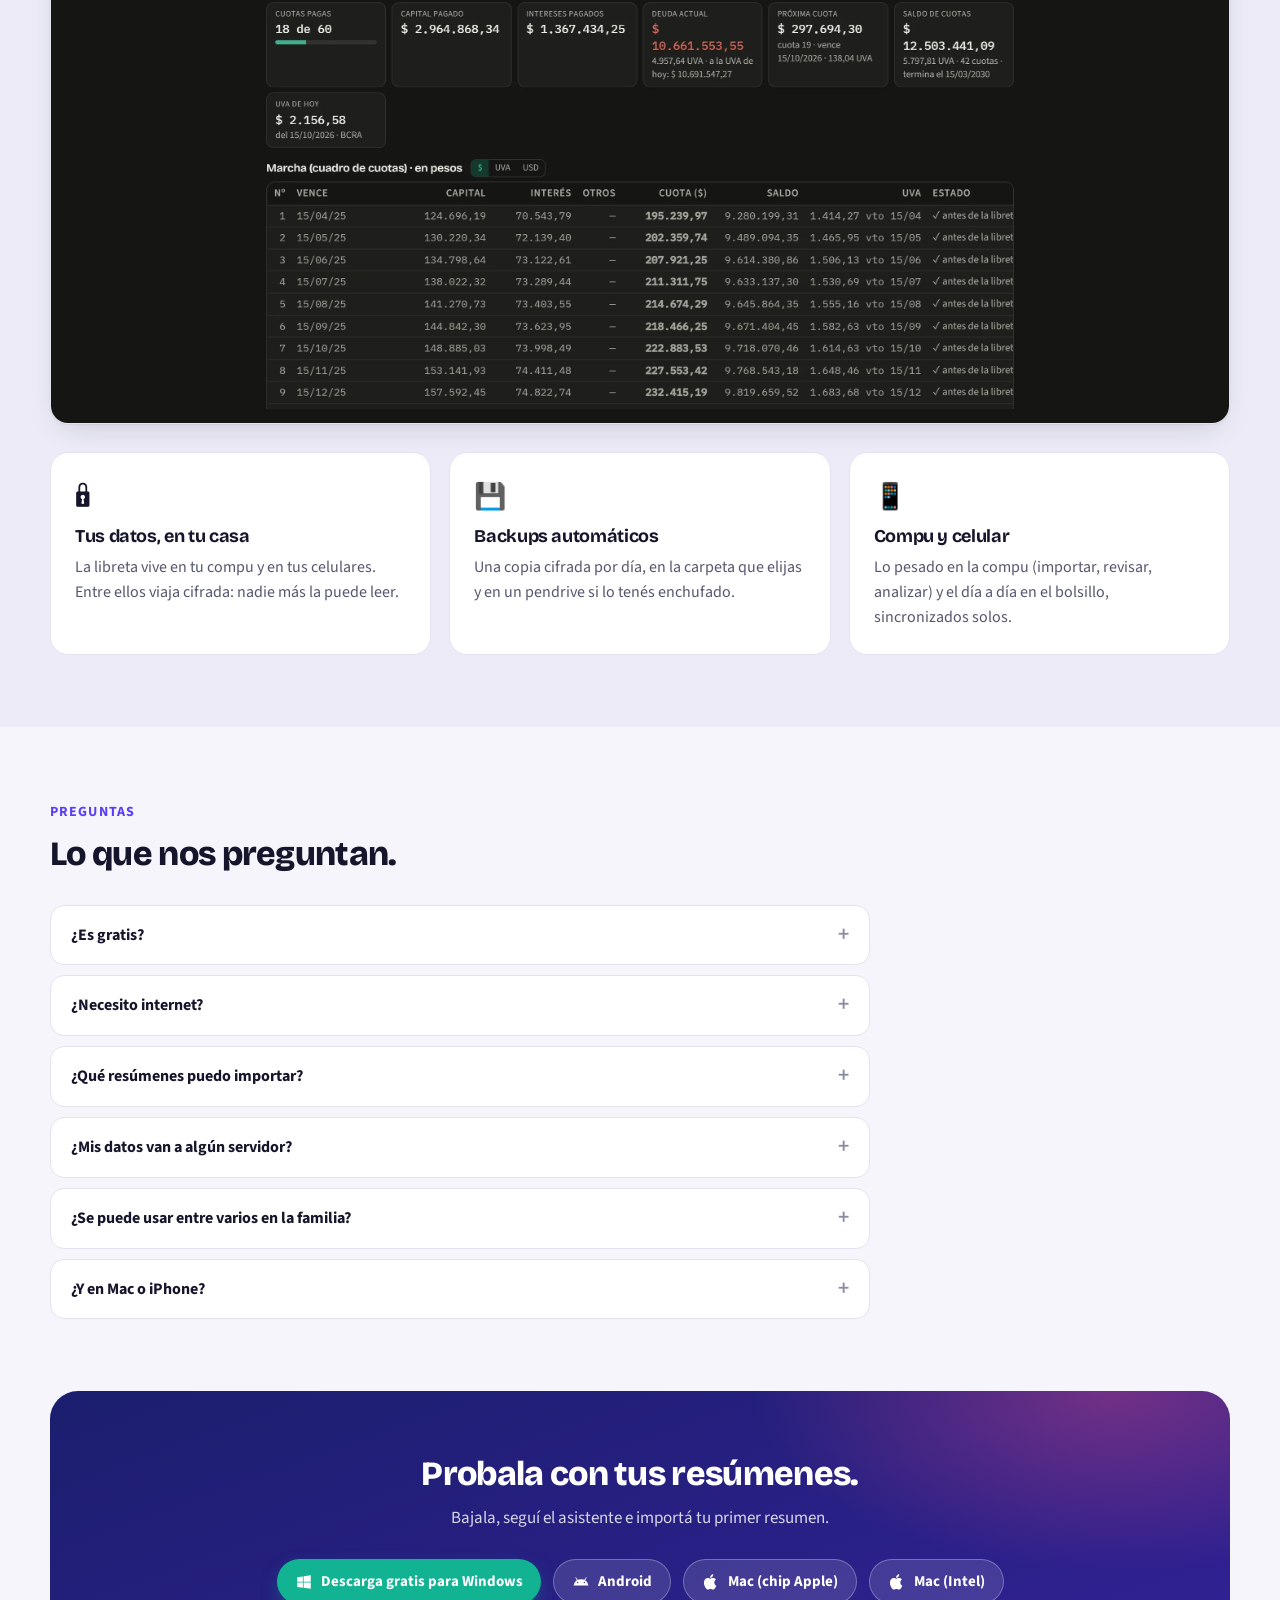
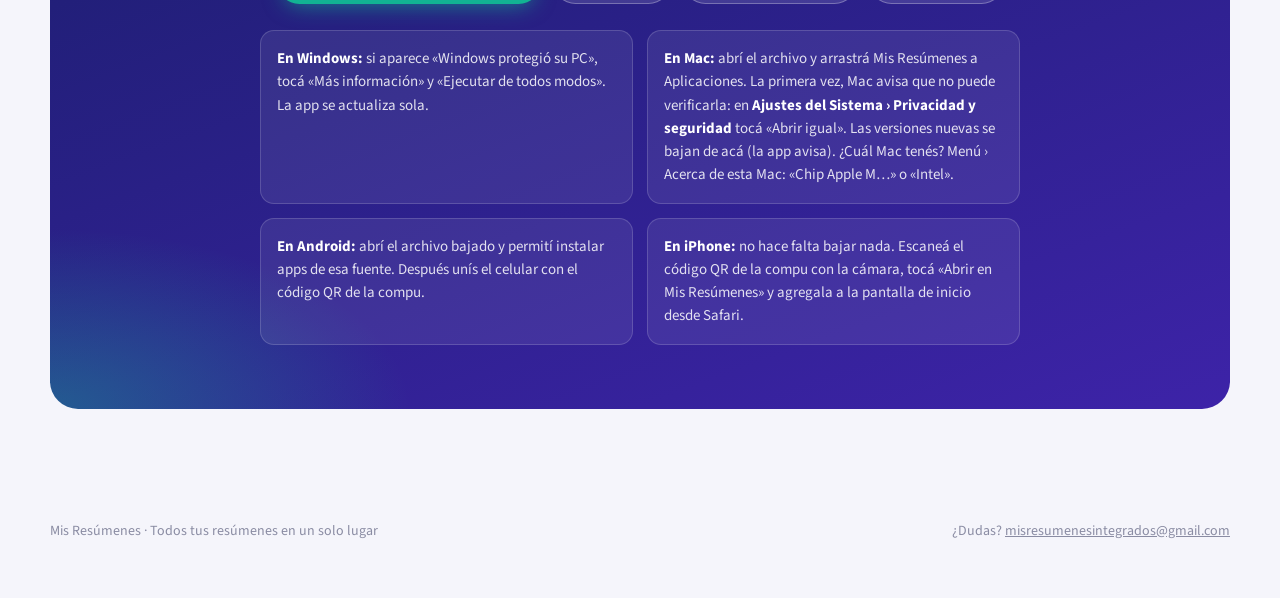
==== commit d4b60a56: "1.0.2: app del iPhone nueva y la web con «Agenda de pagos y cobros»" ====
--- a/index.html
+++ b/index.html
@@ -336,7 +336,7 @@
       <div class="chip"><div class="ic">💵</div><div><b>Pesos y dólares</b><span>Cada resumen, en las dos monedas.</span></div></div>
       <div class="chip"><div class="ic">📊</div><div><b>Varios resúmenes juntos</b><span>Un año entero o el rango que elijas.</span></div></div>
       <div class="chip"><div class="ic">⚖️</div><div><b>Comparar meses</b><span>El histórico de todas las tarjetas.</span></div></div>
-      <div class="chip"><div class="ic">🔔</div><div><b>Agenda de pagos</b><span>Los vencimientos del mes, su estado y al calendario.</span></div></div>
+      <div class="chip"><div class="ic">🔔</div><div><b>Agenda de pagos y cobros</b><span>Los vencimientos del mes, su estado y al calendario.</span></div></div>
     </div>
 
     <div class="visor aparece" data-visor>
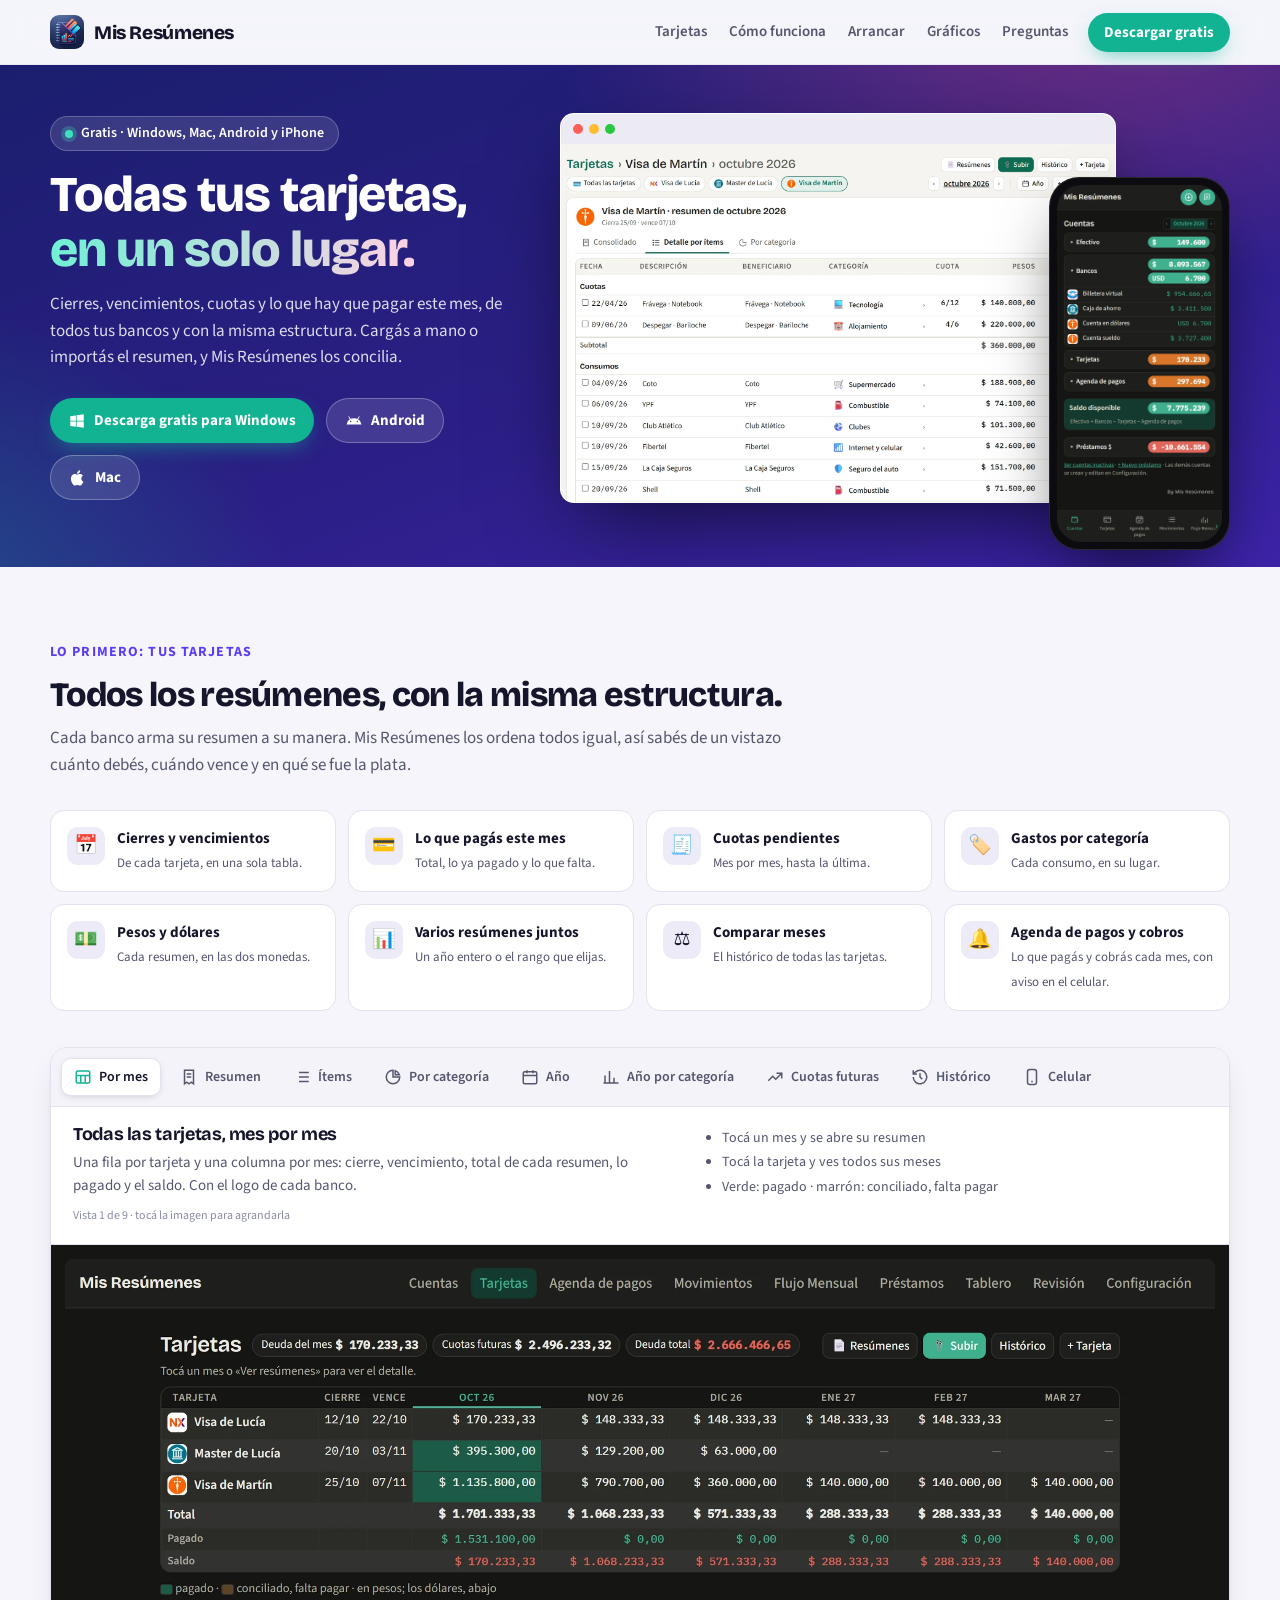
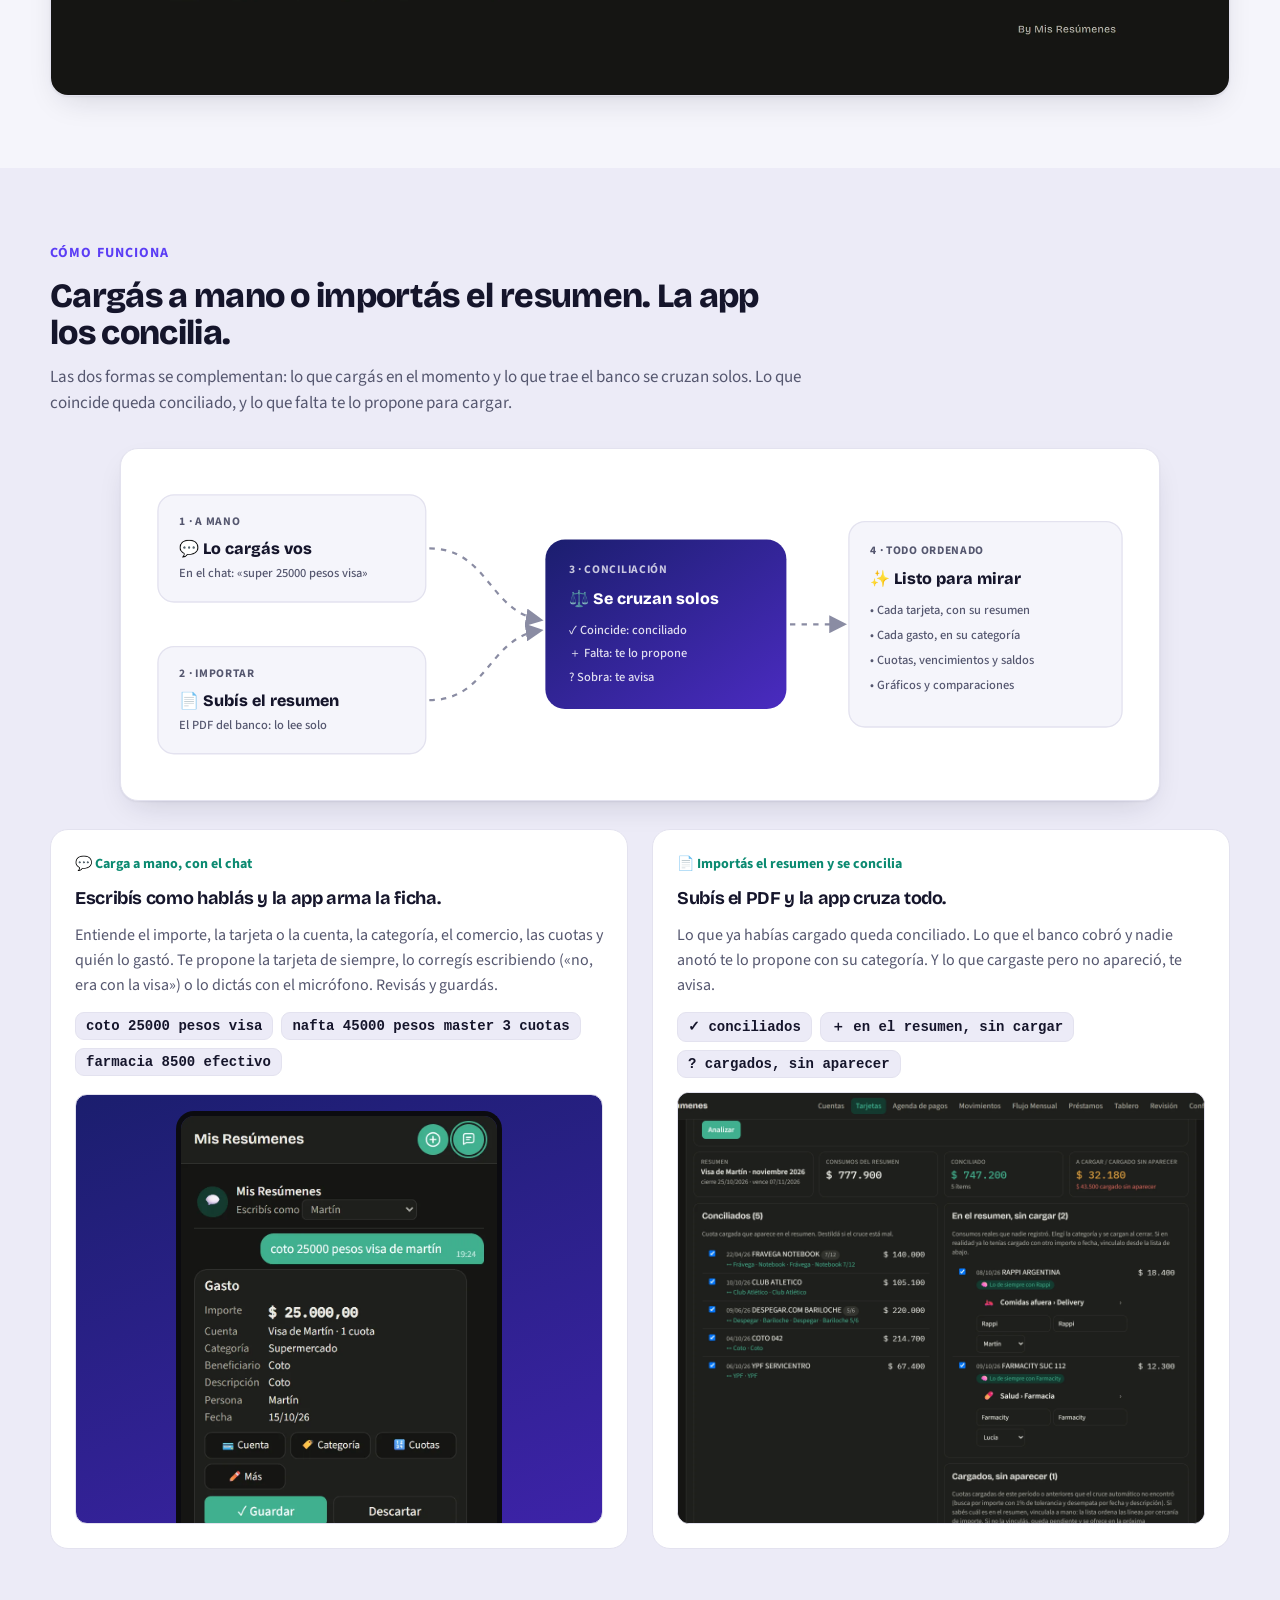
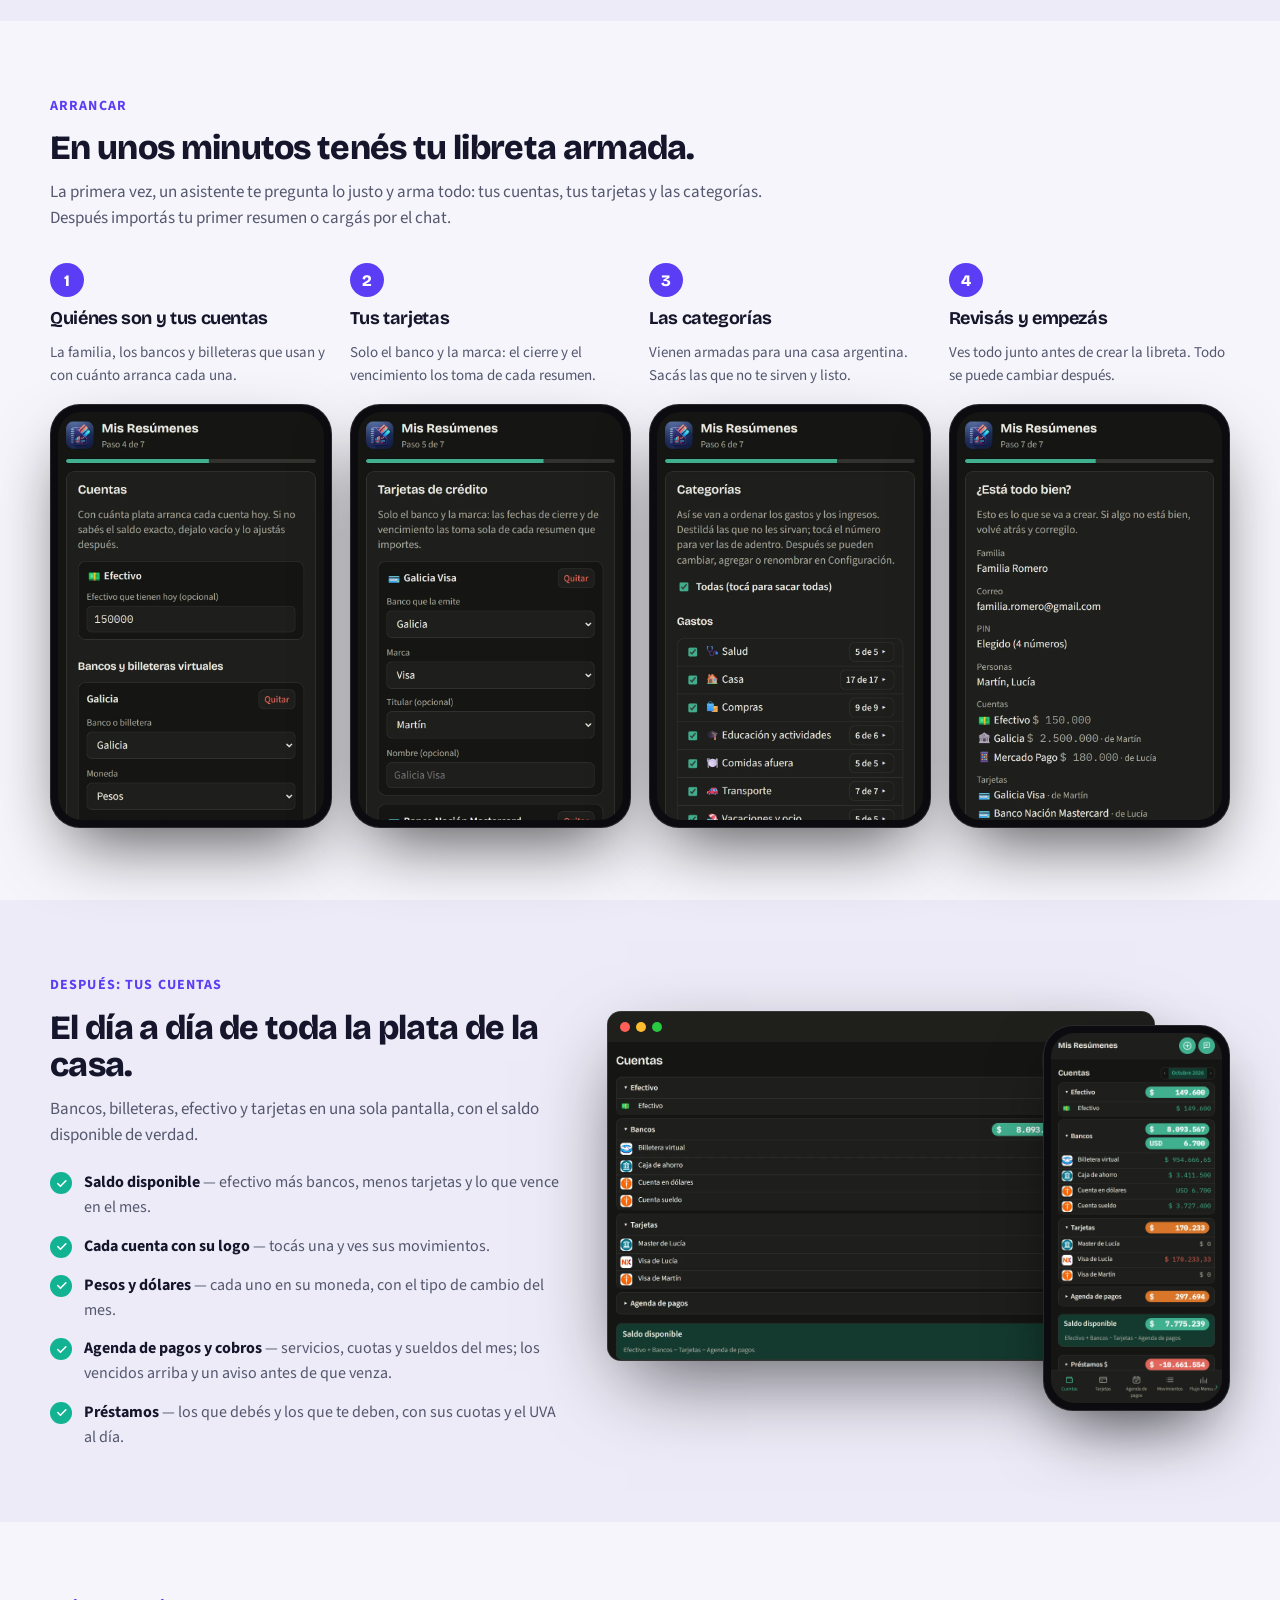
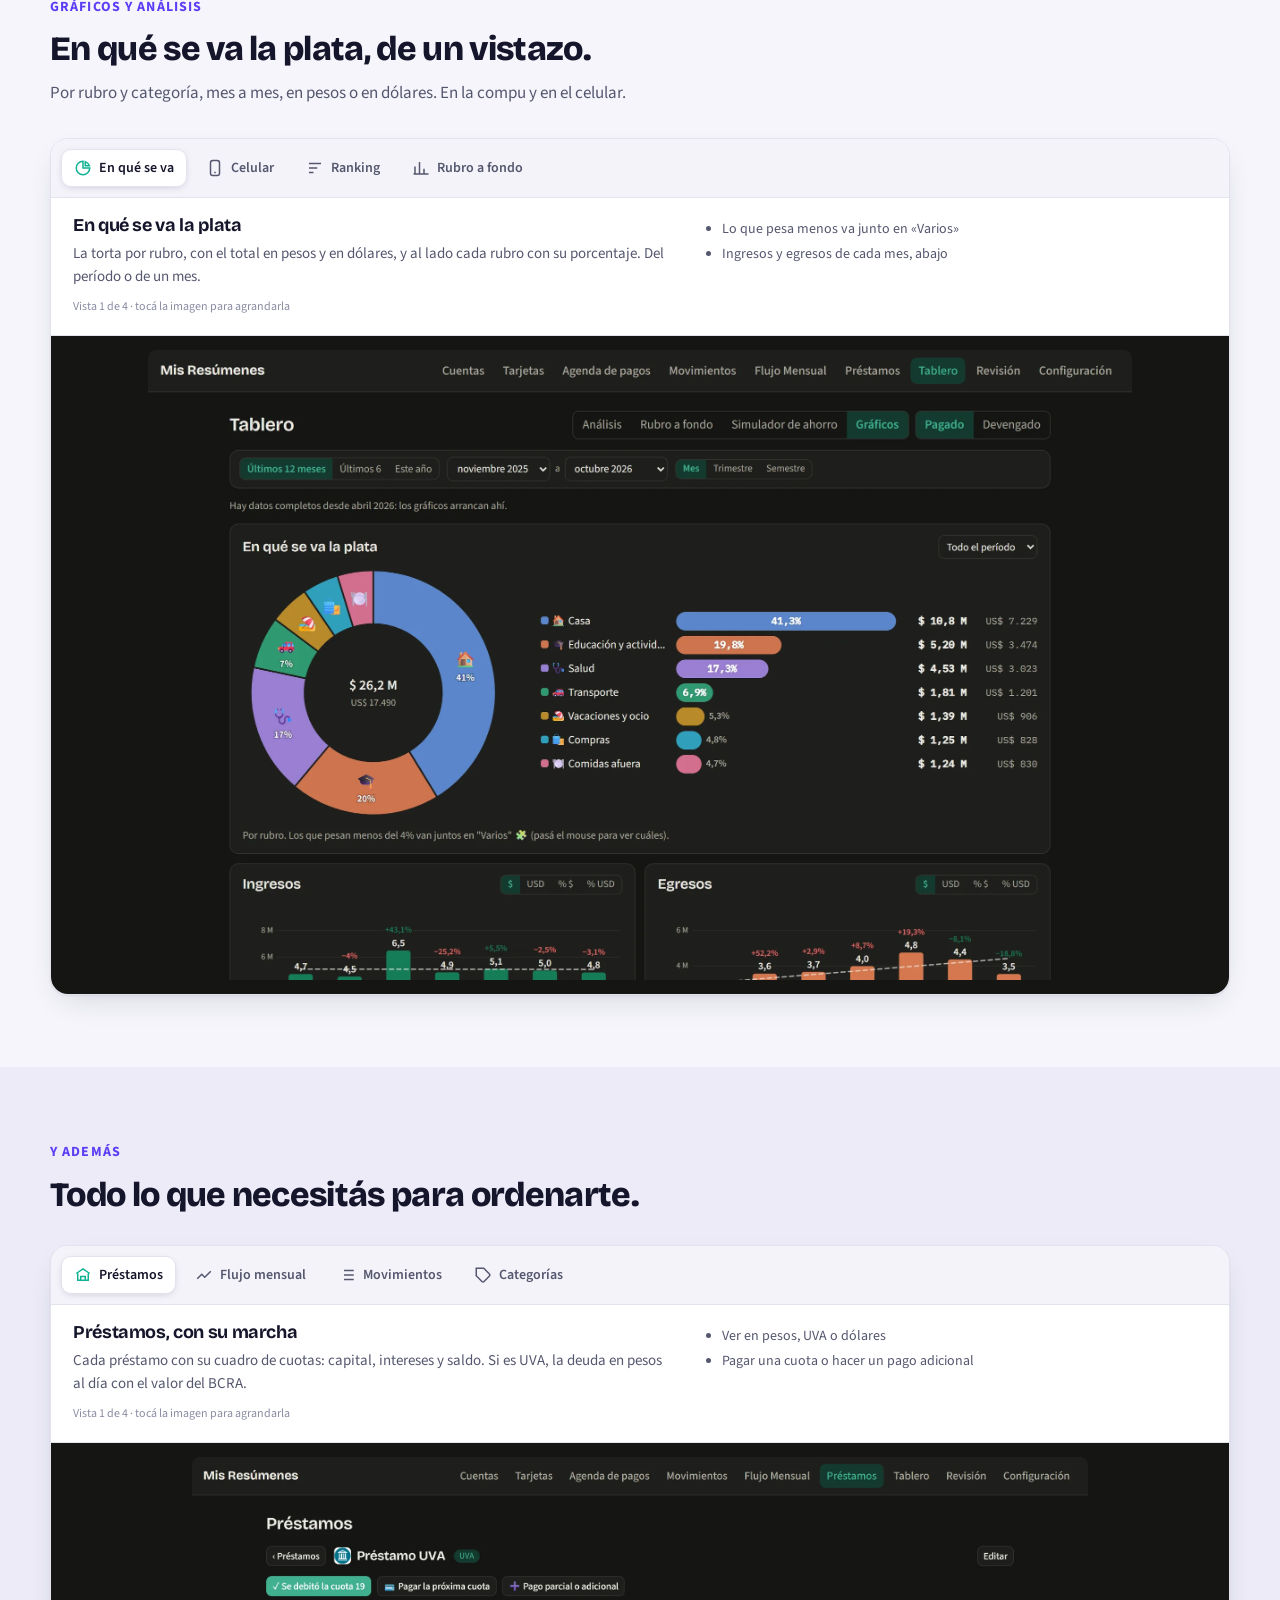
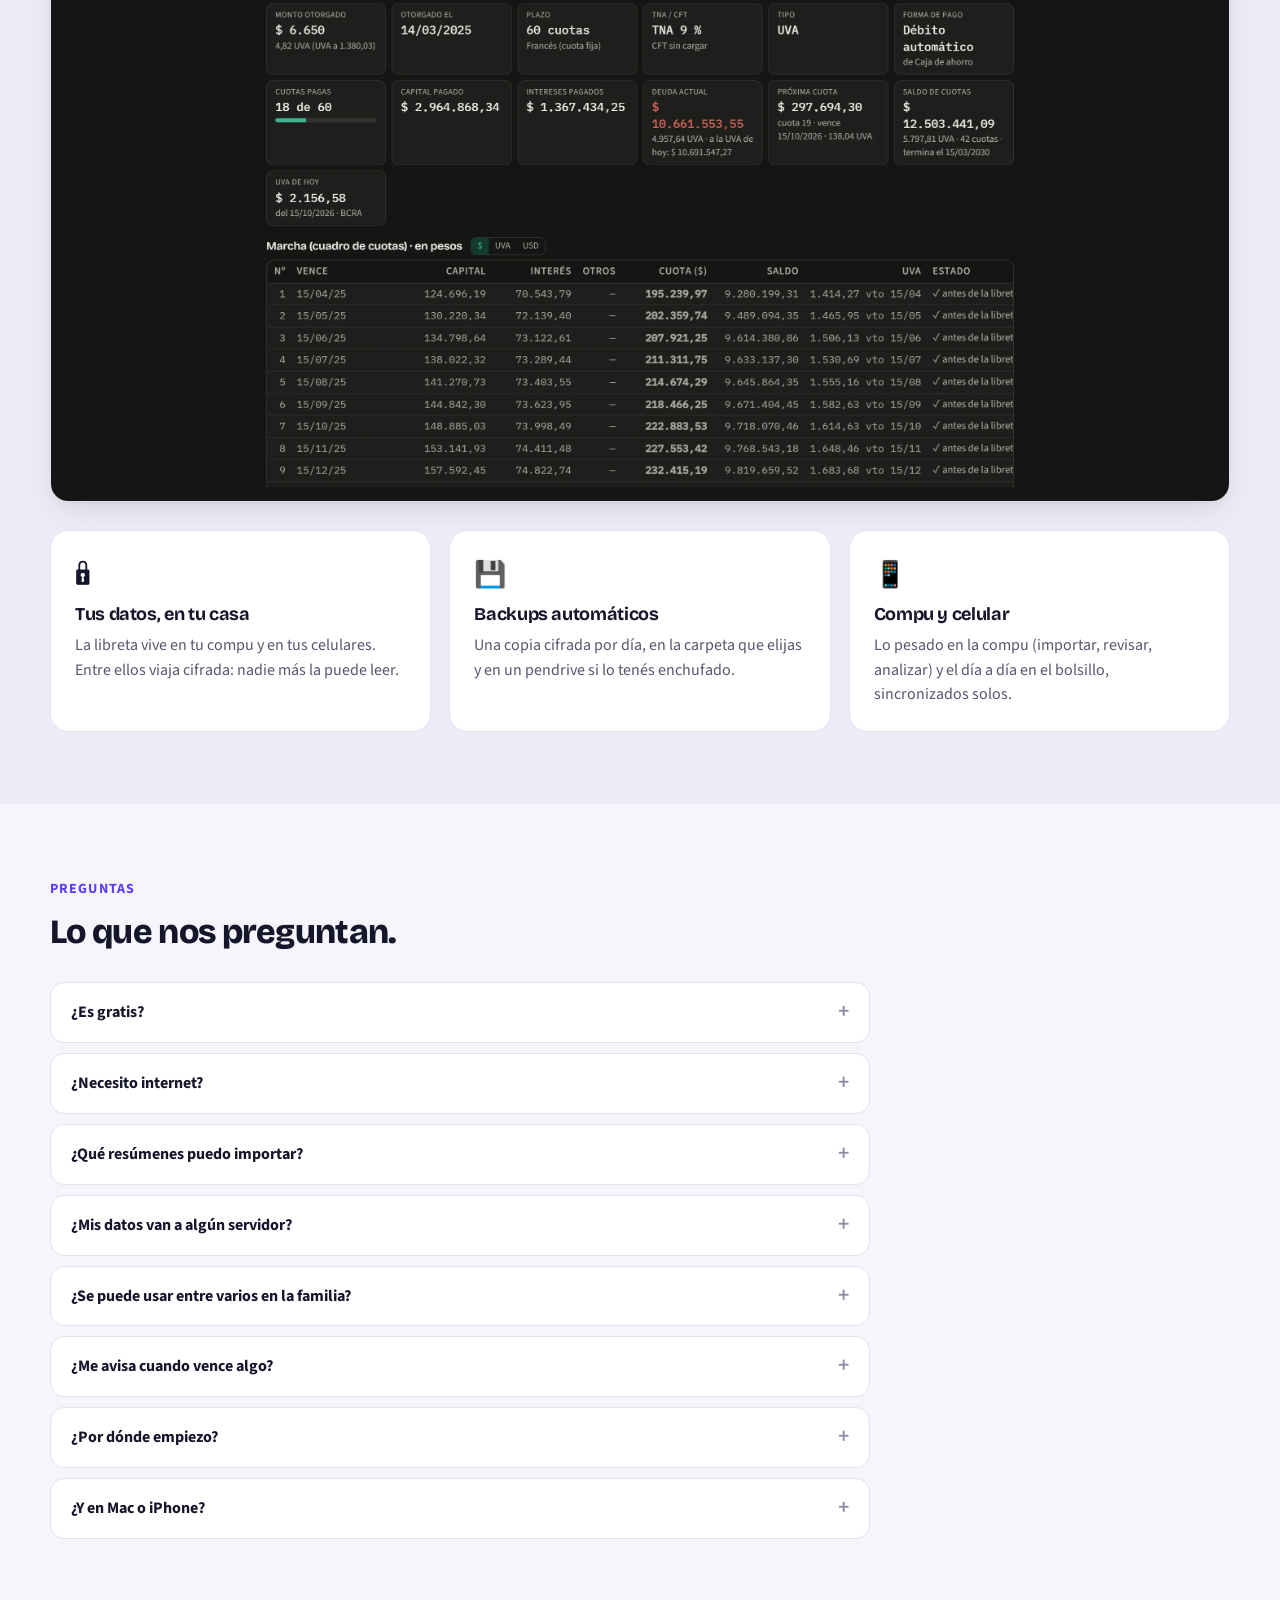
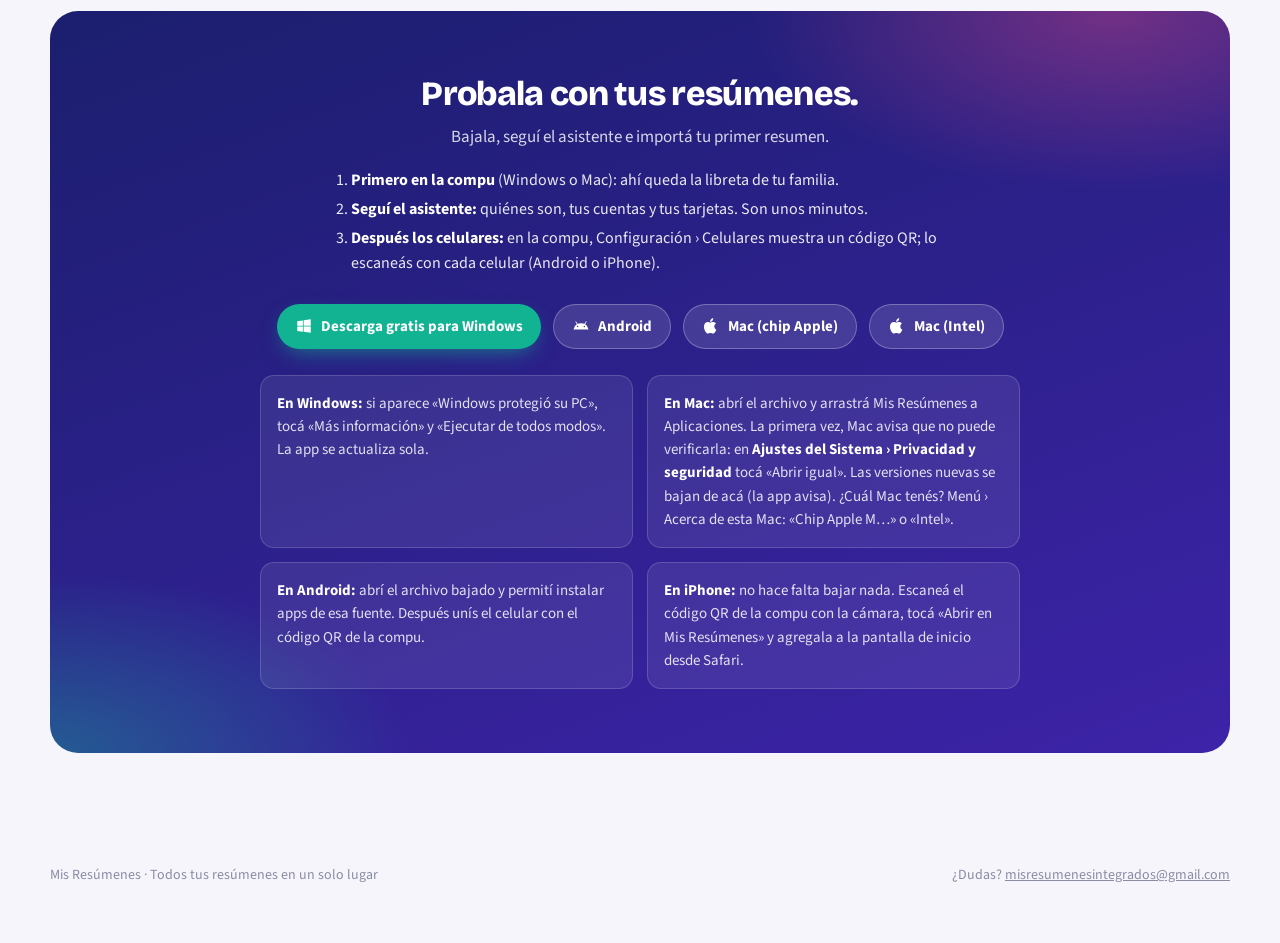
==== commit 62025be4: "Página: avisos, chat, préstamos que te deben y por dónde empezar" ====
--- a/index.html
+++ b/index.html
@@ -261,6 +261,9 @@
 .descarga .pasos-instalar { margin: 26px auto 0; max-width: 760px; display: grid; grid-template-columns: 1fr 1fr; gap: 14px; text-align: left; }
 .descarga .pasos-instalar div { background: rgba(255, 255, 255, 0.08); border: 1px solid rgba(255, 255, 255, 0.16); border-radius: 14px; padding: 16px; font-size: 15px; color: rgba(255, 255, 255, 0.85); }
 .descarga .pasos-instalar b { color: #fff; }
+.descarga .orden-empezar { margin: 18px auto 0; max-width: 620px; padding-left: 1.3em; text-align: left; line-height: 1.55; color: rgba(255, 255, 255, 0.9); font-size: 16px; }
+.descarga .orden-empezar li { margin: 4px 0; }
+.descarga .orden-empezar b { color: #fff; }
 @media (max-width: 700px) { .descarga .pasos-instalar { grid-template-columns: 1fr; } }
 footer { padding: 40px 0 56px; color: var(--tinta-3); font-size: 14px; }
 footer .envoltura { display: flex; flex-wrap: wrap; justify-content: space-between; gap: 12px; }
@@ -336,7 +339,7 @@
       <div class="chip"><div class="ic">💵</div><div><b>Pesos y dólares</b><span>Cada resumen, en las dos monedas.</span></div></div>
       <div class="chip"><div class="ic">📊</div><div><b>Varios resúmenes juntos</b><span>Un año entero o el rango que elijas.</span></div></div>
       <div class="chip"><div class="ic">⚖️</div><div><b>Comparar meses</b><span>El histórico de todas las tarjetas.</span></div></div>
-      <div class="chip"><div class="ic">🔔</div><div><b>Agenda de pagos y cobros</b><span>Los vencimientos del mes, su estado y al calendario.</span></div></div>
+      <div class="chip"><div class="ic">🔔</div><div><b>Agenda de pagos y cobros</b><span>Lo que pagás y cobrás cada mes, con aviso en el celular.</span></div></div>
     </div>
 
     <div class="visor aparece" data-visor>
@@ -443,7 +446,7 @@
       <div class="tarjeta aparece">
         <span class="marcador">💬 Carga a mano, con el chat</span>
         <h3>Escribís como hablás y la app arma la ficha.</h3>
-        <p>Entiende el importe, la tarjeta o la cuenta, la categoría, el comercio, las cuotas y quién lo gastó. Revisás y guardás.</p>
+        <p>Entiende el importe, la tarjeta o la cuenta, la categoría, el comercio, las cuotas y quién lo gastó. Te propone la tarjeta de siempre, lo corregís escribiendo («no, era con la visa») o lo dictás con el micrófono. Revisás y guardás.</p>
         <div class="ejemplos"><code>coto 25000 pesos visa</code><code>nafta 45000 pesos master 3 cuotas</code><code>farmacia 8500 efectivo</code></div>
         <div class="captura cel" data-lupa="img/cel-chat.webp"><img src="img/cel-chat.webp" alt="Chat de la app: «coto 25000 pesos visa de martín» y la ficha del gasto armada" loading="lazy" width="780" height="1688"></div>
       </div>
@@ -488,7 +491,8 @@
         <li><div><b>Saldo disponible</b> <span>— efectivo más bancos, menos tarjetas y lo que vence en el mes.</span></div></li>
         <li><div><b>Cada cuenta con su logo</b> <span>— tocás una y ves sus movimientos.</span></div></li>
         <li><div><b>Pesos y dólares</b> <span>— cada uno en su moneda, con el tipo de cambio del mes.</span></div></li>
-        <li><div><b>Préstamos</b> <span>— la deuda, las cuotas y el UVA al día.</span></div></li>
+        <li><div><b>Agenda de pagos y cobros</b> <span>— servicios, cuotas y sueldos del mes; los vencidos arriba y un aviso antes de que venza.</span></div></li>
+        <li><div><b>Préstamos</b> <span>— los que debés y los que te deben, con sus cuotas y el UVA al día.</span></div></li>
       </ul>
     </div>
     <div class="combo aparece">
@@ -559,6 +563,8 @@
       <details><summary>¿Qué resúmenes puedo importar?</summary><p>Los PDF de los resúmenes de tarjeta, y los extractos de los bancos. Si alguno no se lee solo, se carga igual a mano o por el chat.</p></details>
       <details><summary>¿Mis datos van a algún servidor?</summary><p>No. La libreta queda en tus aparatos. Para pasar del celular a la compu, los cambios viajan cifrados por un buzón que no los puede leer.</p></details>
       <details><summary>¿Se puede usar entre varios en la familia?</summary><p>Sí: cada uno con su celular, y en cada gasto queda quién lo hizo. Todos ven todo.</p></details>
+      <details><summary>¿Me avisa cuando vence algo?</summary><p>Sí. En Configuración › Avisos lo activás en cada aparato: te llega una notificación con lo que vence ese día o al siguiente. También podés pasar los vencimientos al calendario del celular.</p></details>
+      <details><summary>¿Por dónde empiezo?</summary><p>Por la compu de tu casa: ahí vive la libreta de tu familia. La instalás, seguís el asistente y después unís los celulares con el código QR de Configuración › Celulares. Cada familia arma la suya: lo que cargás vos no lo ve nadie más.</p></details>
       <details><summary>¿Y en Mac o iPhone?</summary><p>En Mac se instala como en Windows (por ahora la versión nueva se baja de acá). En el iPhone se usa desde Safari, como una app de la pantalla de inicio: se une a la libreta de tu compu con el mismo código QR que un Android.</p></details>
     </div>
   </div>
@@ -570,6 +576,11 @@
     <div class="descarga aparece">
       <h2>Probala con tus resúmenes.</h2>
       <p>Bajala, seguí el asistente e importá tu primer resumen.</p>
+      <ol class="orden-empezar">
+        <li><b>Primero en la compu</b> (Windows o Mac): ahí queda la libreta de tu familia.</li>
+        <li><b>Seguí el asistente:</b> quiénes son, tus cuentas y tus tarjetas. Son unos minutos.</li>
+        <li><b>Después los celulares:</b> en la compu, Configuración › Celulares muestra un código QR; lo escaneás con cada celular (Android o iPhone).</li>
+      </ol>
       <div class="acciones">
         <a class="boton primario" href="https://github.com/alejofolgueira-beep/mis-resumenes/releases/latest/download/Mis-Resumenes-Windows.exe">
           <svg viewBox="0 0 24 24" fill="currentColor"><path d="M3 5.5 10.5 4.5v7H3zM11.5 4.4 21 3v8.5h-9.5zM3 12.5h7.5v7L3 18.5zM11.5 12.5H21V21l-9.5-1.4z"/></svg>
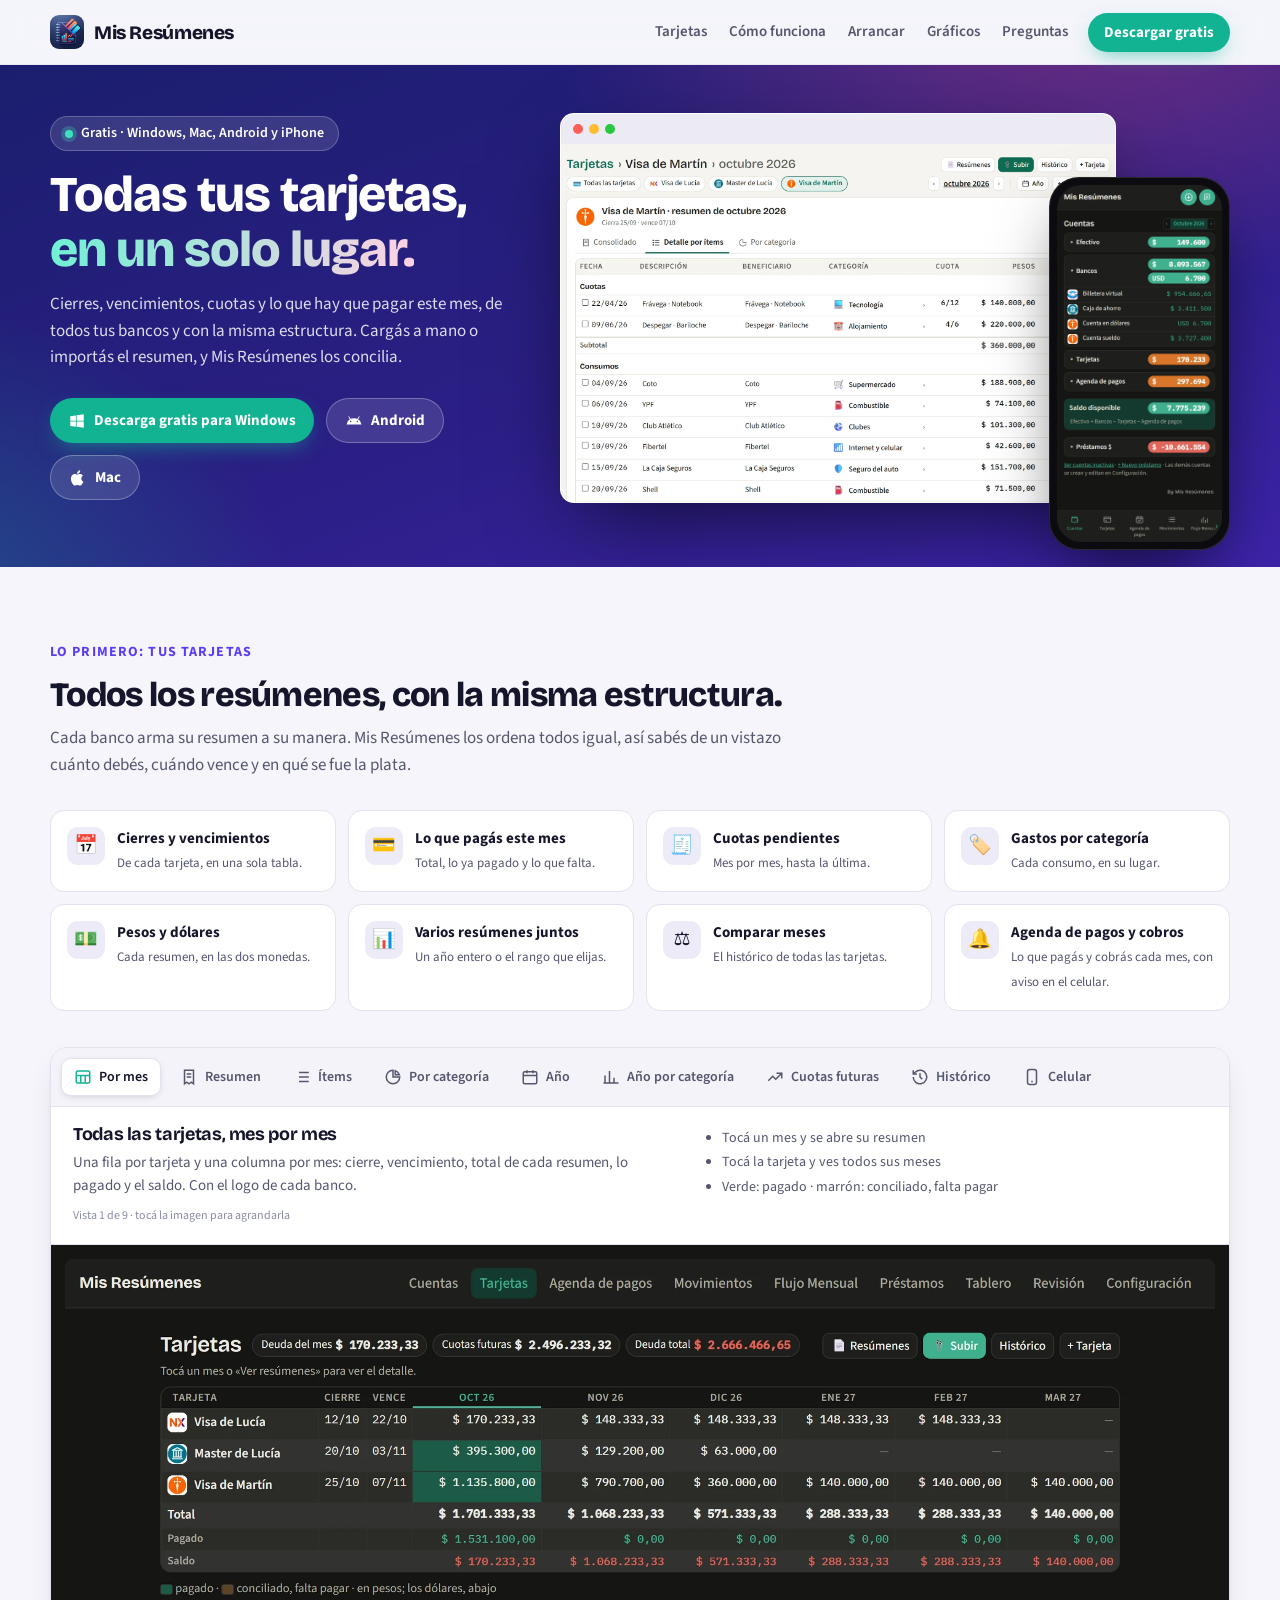
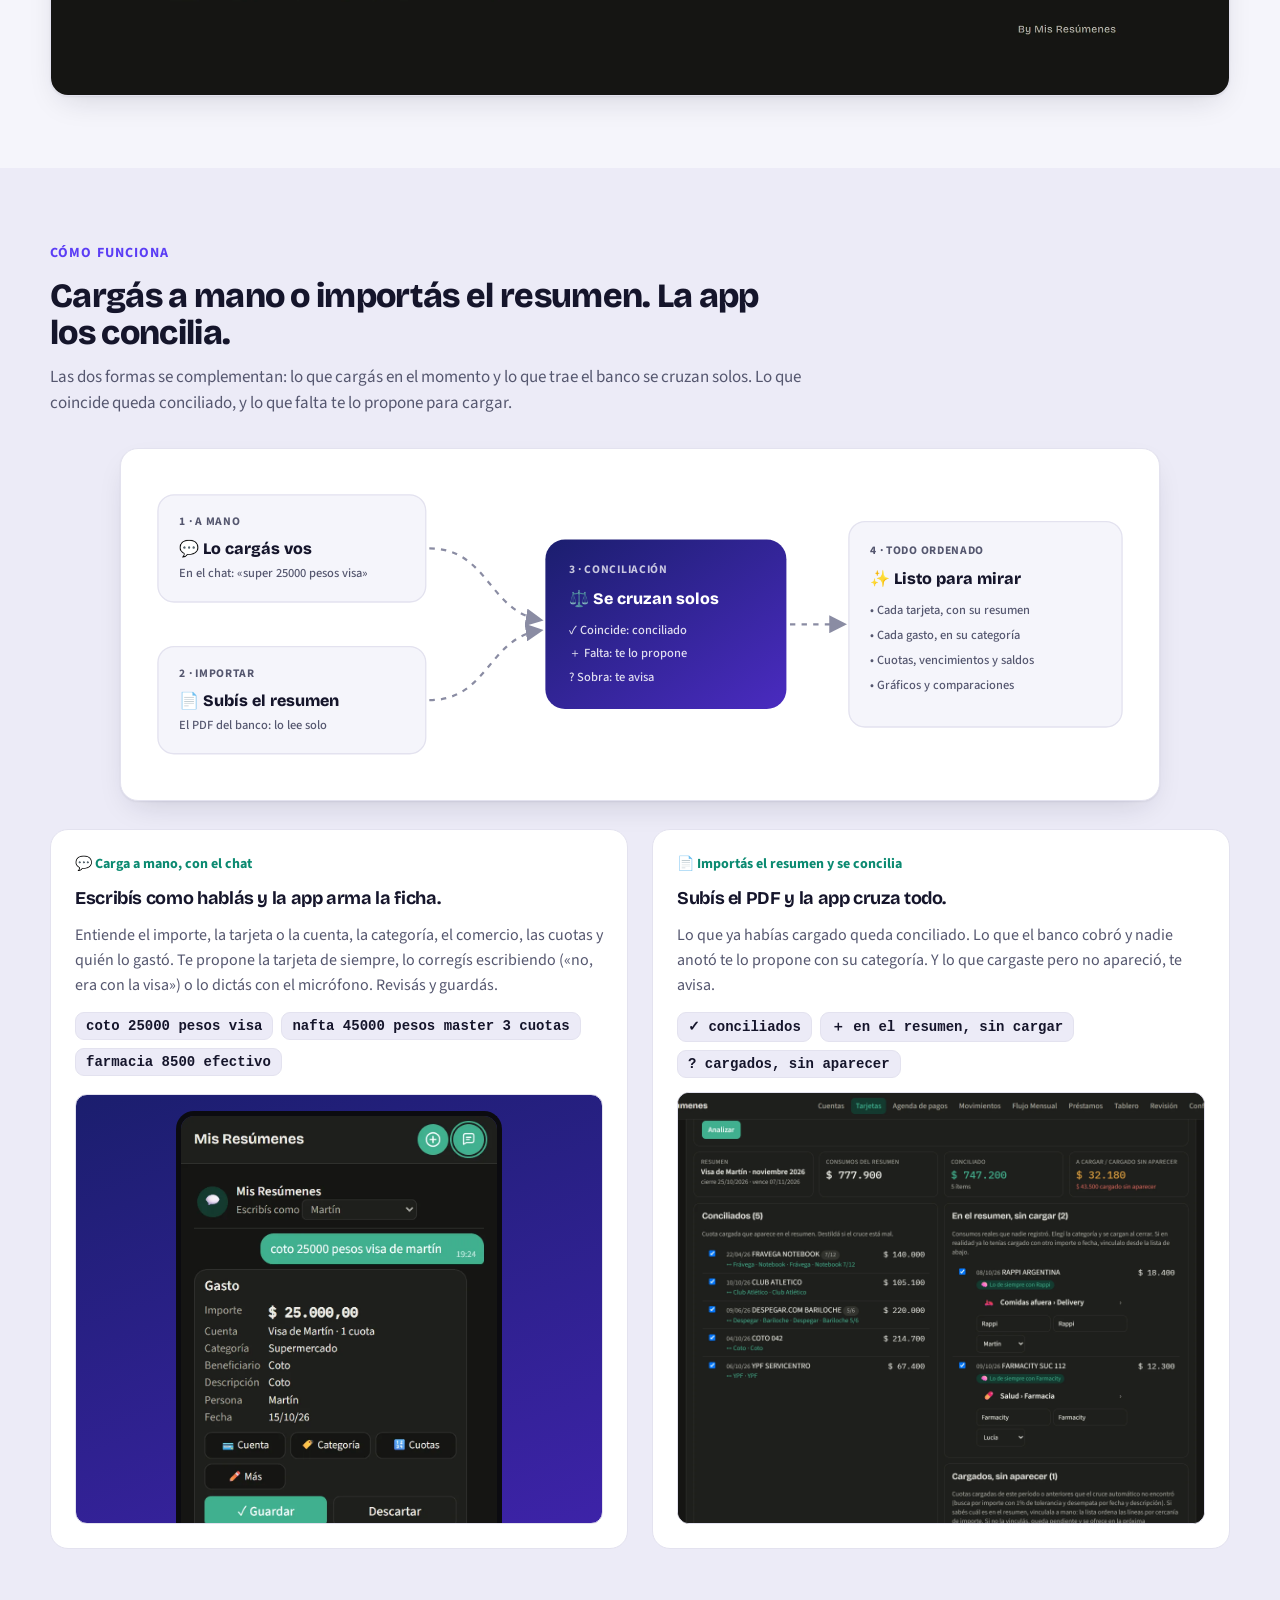
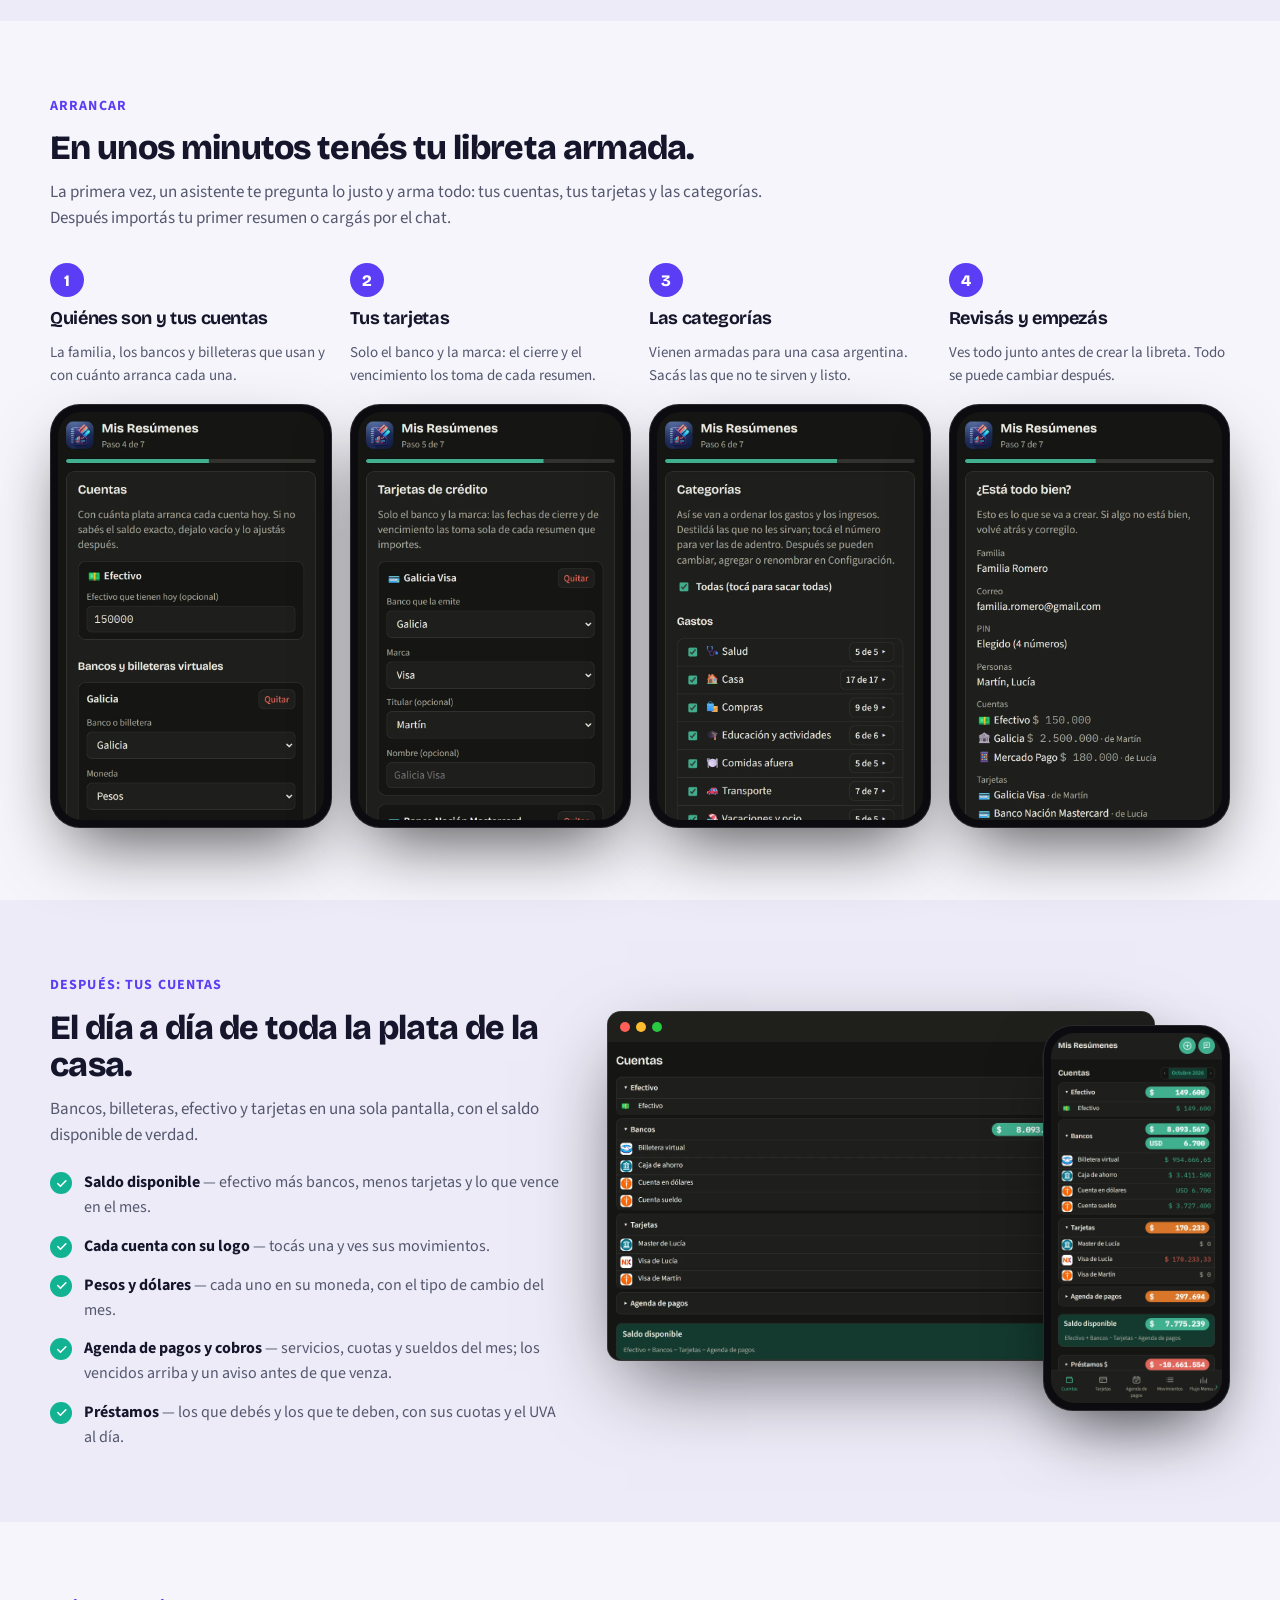
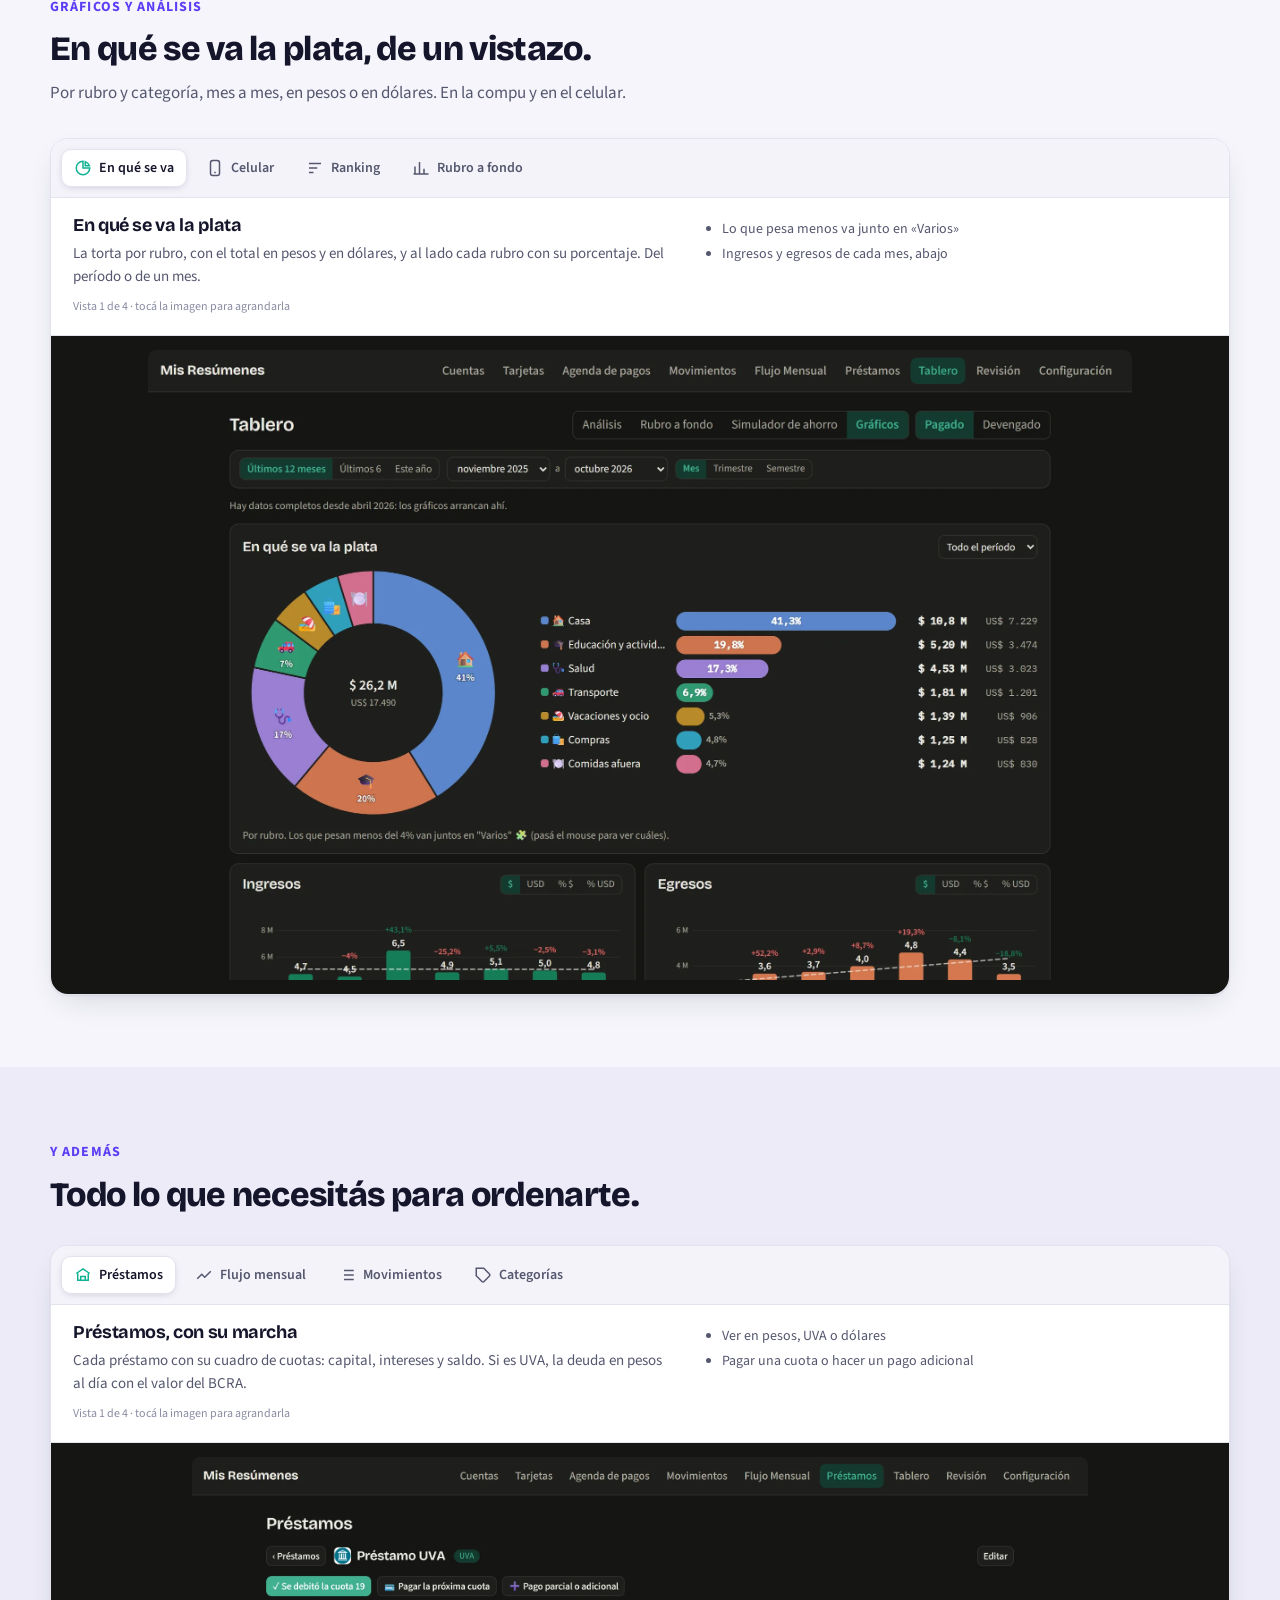
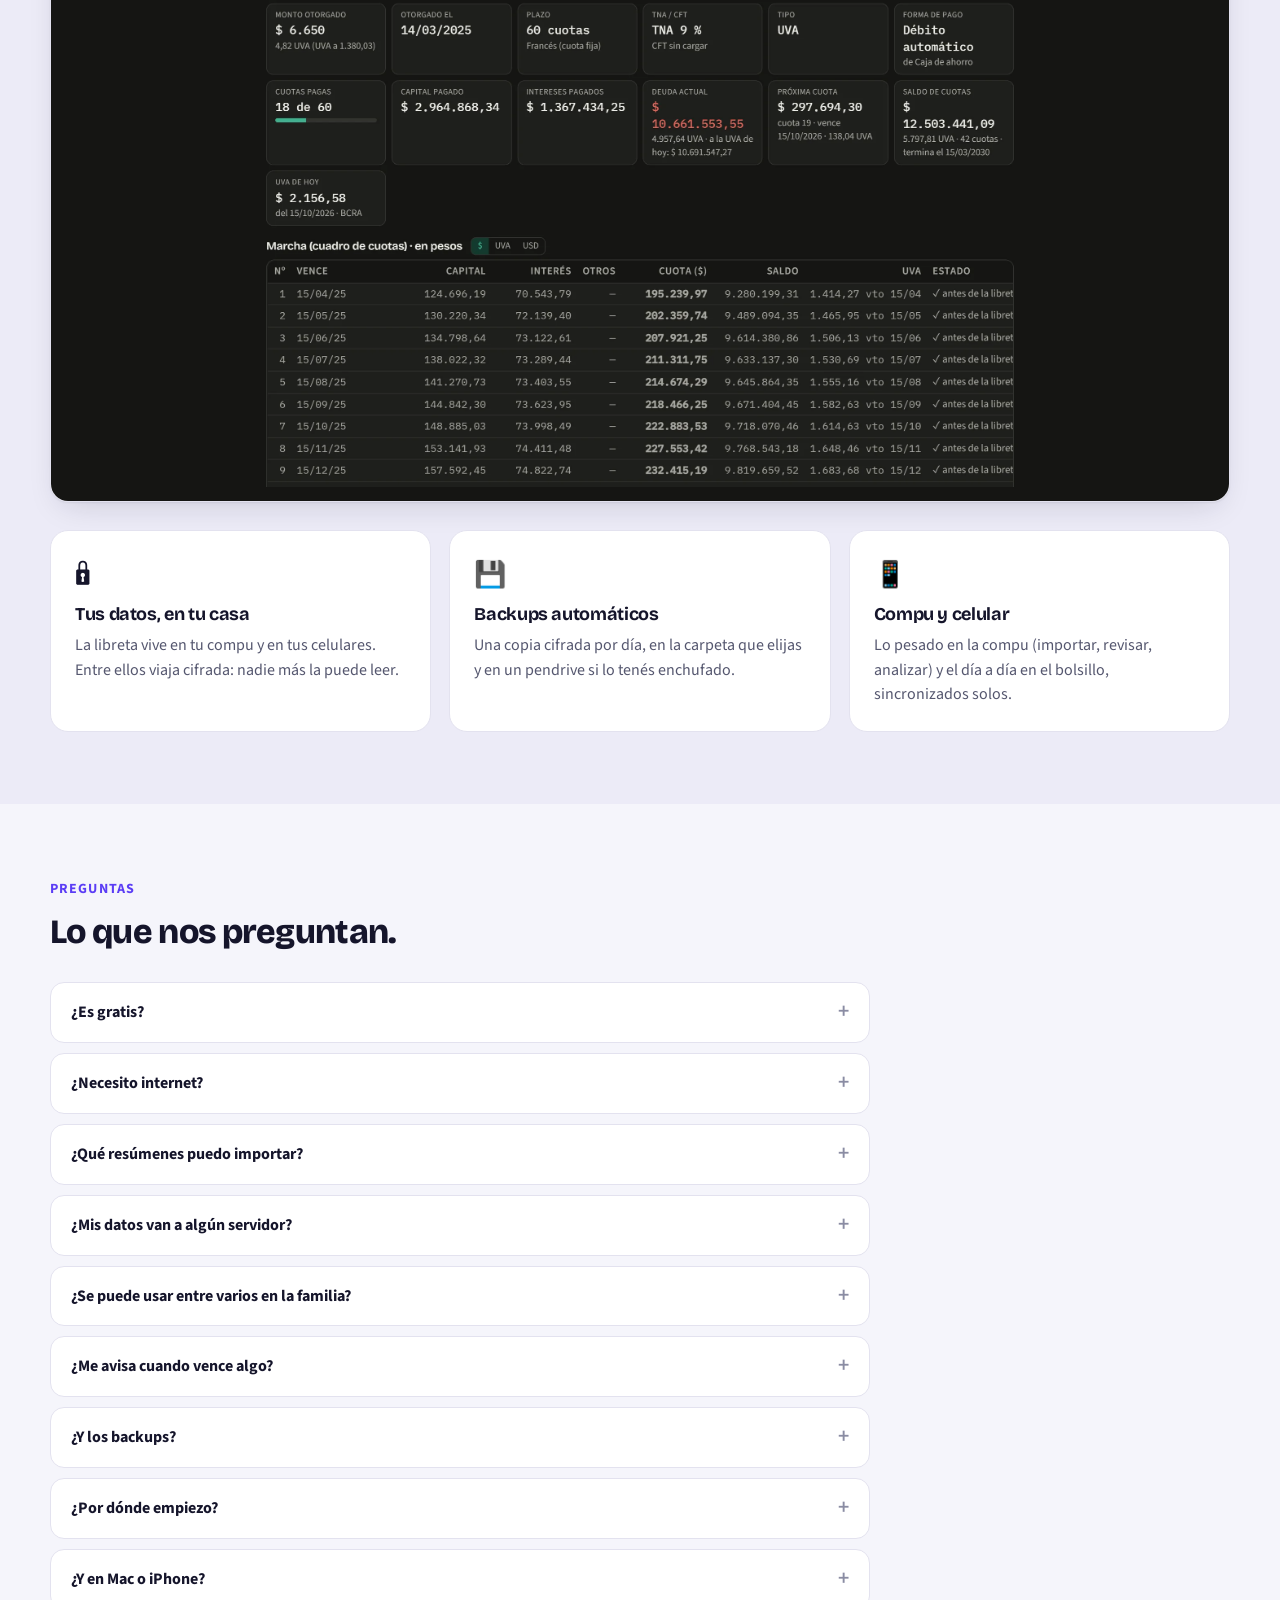
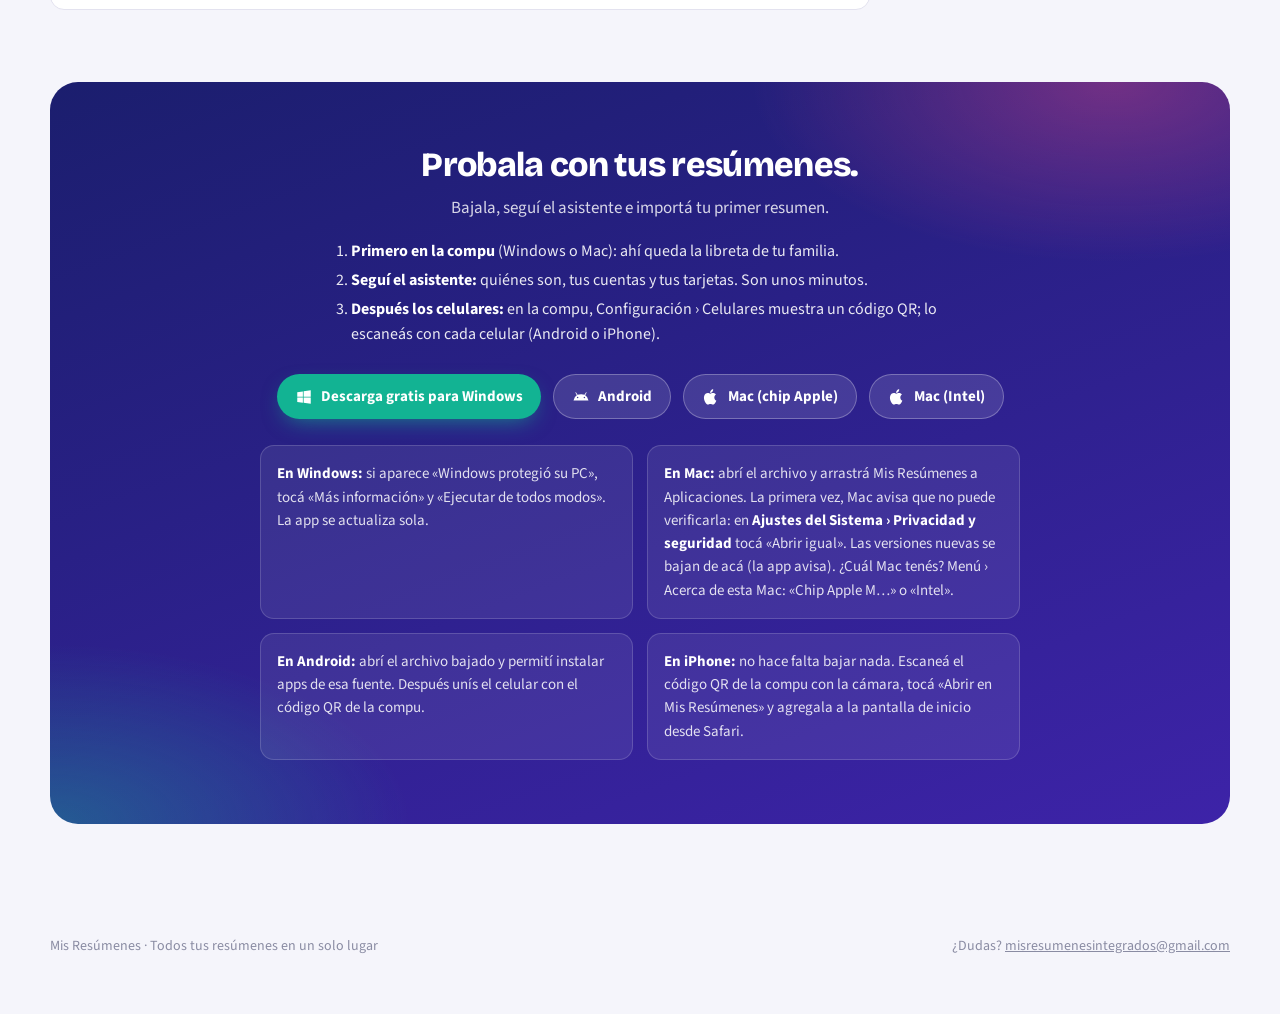
==== commit 06139718: "1.0.3: app del iPhone nueva; la página suma la segunda compu y los backups" ====
--- a/index.html
+++ b/index.html
@@ -562,8 +562,9 @@
       <details><summary>¿Necesito internet?</summary><p>No para usarla. Solo para sincronizar el celular con la compu y para bajar las actualizaciones, que se instalan solas.</p></details>
       <details><summary>¿Qué resúmenes puedo importar?</summary><p>Los PDF de los resúmenes de tarjeta, y los extractos de los bancos. Si alguno no se lee solo, se carga igual a mano o por el chat.</p></details>
       <details><summary>¿Mis datos van a algún servidor?</summary><p>No. La libreta queda en tus aparatos. Para pasar del celular a la compu, los cambios viajan cifrados por un buzón que no los puede leer.</p></details>
-      <details><summary>¿Se puede usar entre varios en la familia?</summary><p>Sí: cada uno con su celular, y en cada gasto queda quién lo hizo. Todos ven todo.</p></details>
+      <details><summary>¿Se puede usar entre varios en la familia?</summary><p>Sí: cada uno con su celular, y en cada gasto queda quién lo hizo. Todos ven todo. También podés sumar una segunda compu, con un código desde Configuración › Celulares y compus.</p></details>
       <details><summary>¿Me avisa cuando vence algo?</summary><p>Sí. En Configuración › Avisos lo activás en cada aparato: te llega una notificación con lo que vence ese día o al siguiente. También podés pasar los vencimientos al calendario del celular.</p></details>
+      <details><summary>¿Y los backups?</summary><p>En la app de la compu, en Configuración › Backups, elegís una contraseña y una carpeta (puede ser una de Google Drive, OneDrive o Dropbox) y, si querés, un pendrive. Se hace una copia cifrada por día mientras la app esté abierta, y quedan las de los últimos 30 días.</p></details>
       <details><summary>¿Por dónde empiezo?</summary><p>Por la compu de tu casa: ahí vive la libreta de tu familia. La instalás, seguís el asistente y después unís los celulares con el código QR de Configuración › Celulares. Cada familia arma la suya: lo que cargás vos no lo ve nadie más.</p></details>
       <details><summary>¿Y en Mac o iPhone?</summary><p>En Mac se instala como en Windows (por ahora la versión nueva se baja de acá). En el iPhone se usa desde Safari, como una app de la pantalla de inicio: se une a la libreta de tu compu con el mismo código QR que un Android.</p></details>
     </div>
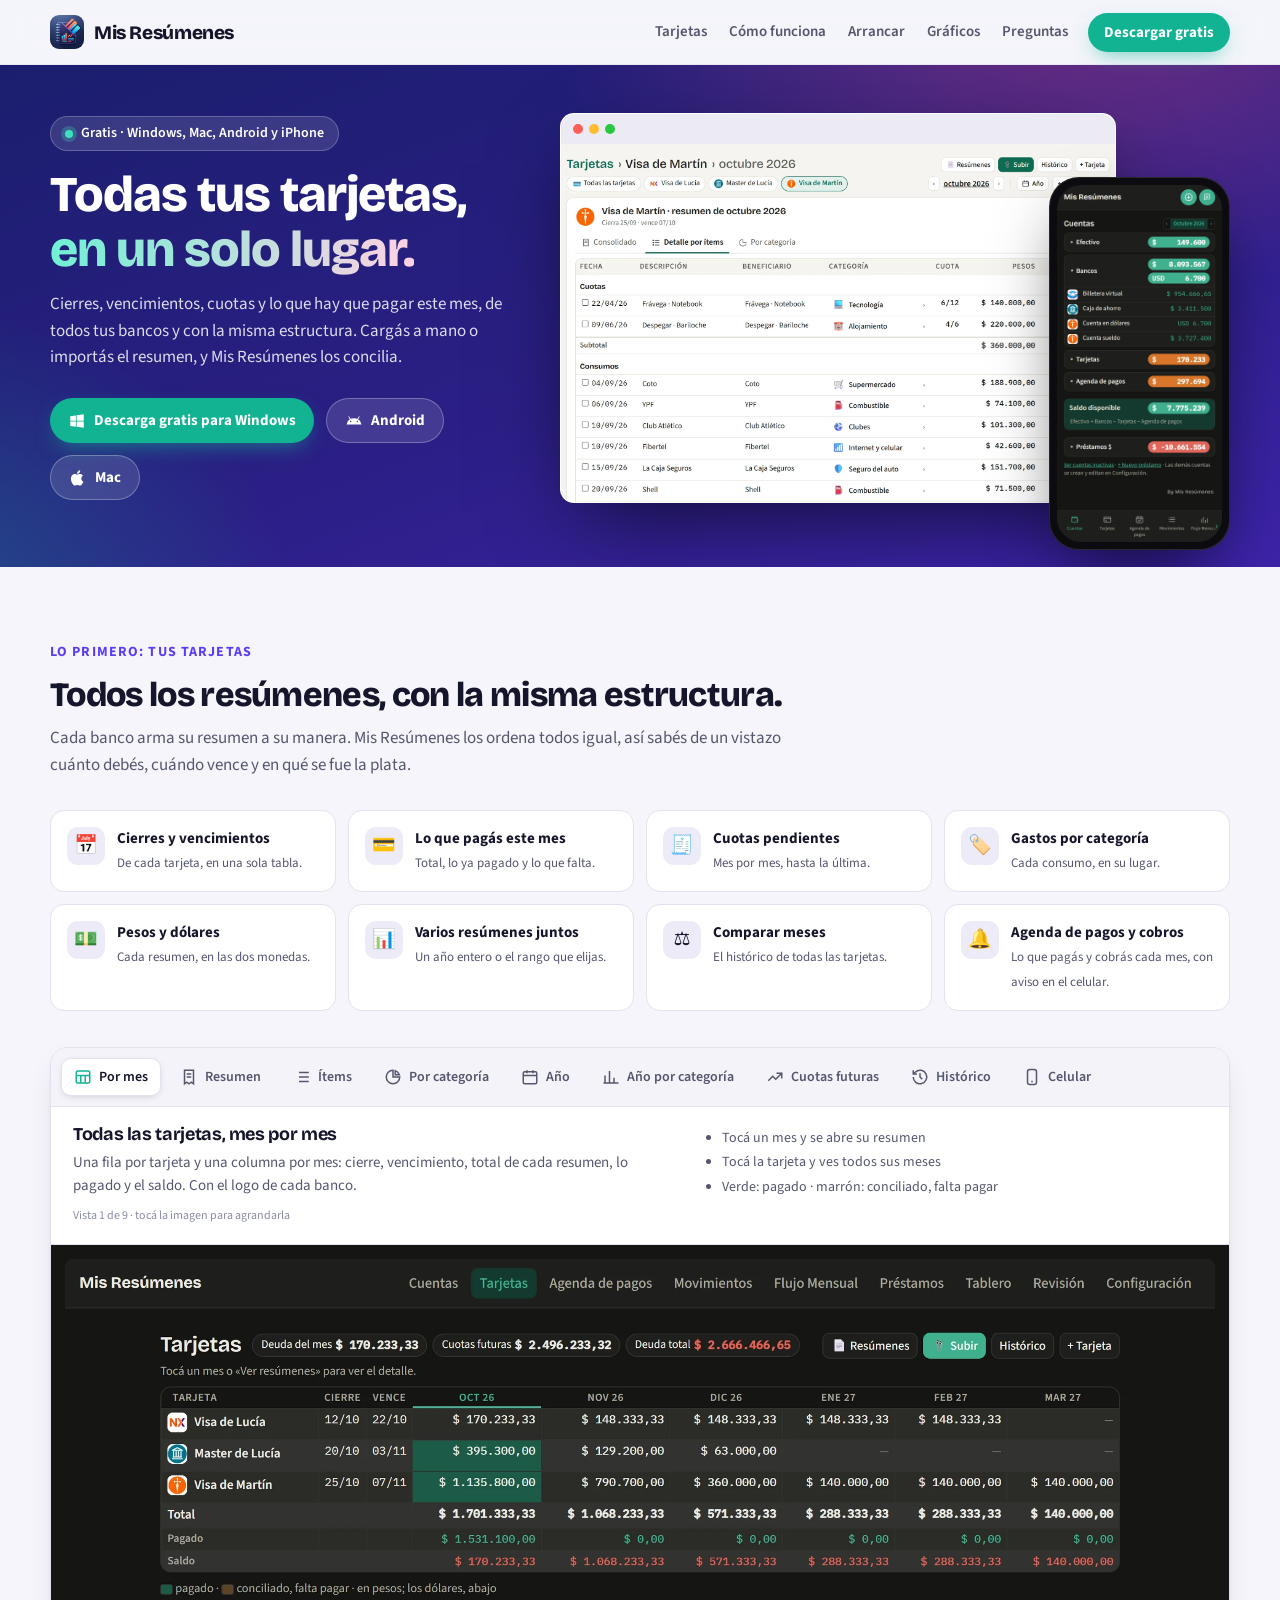
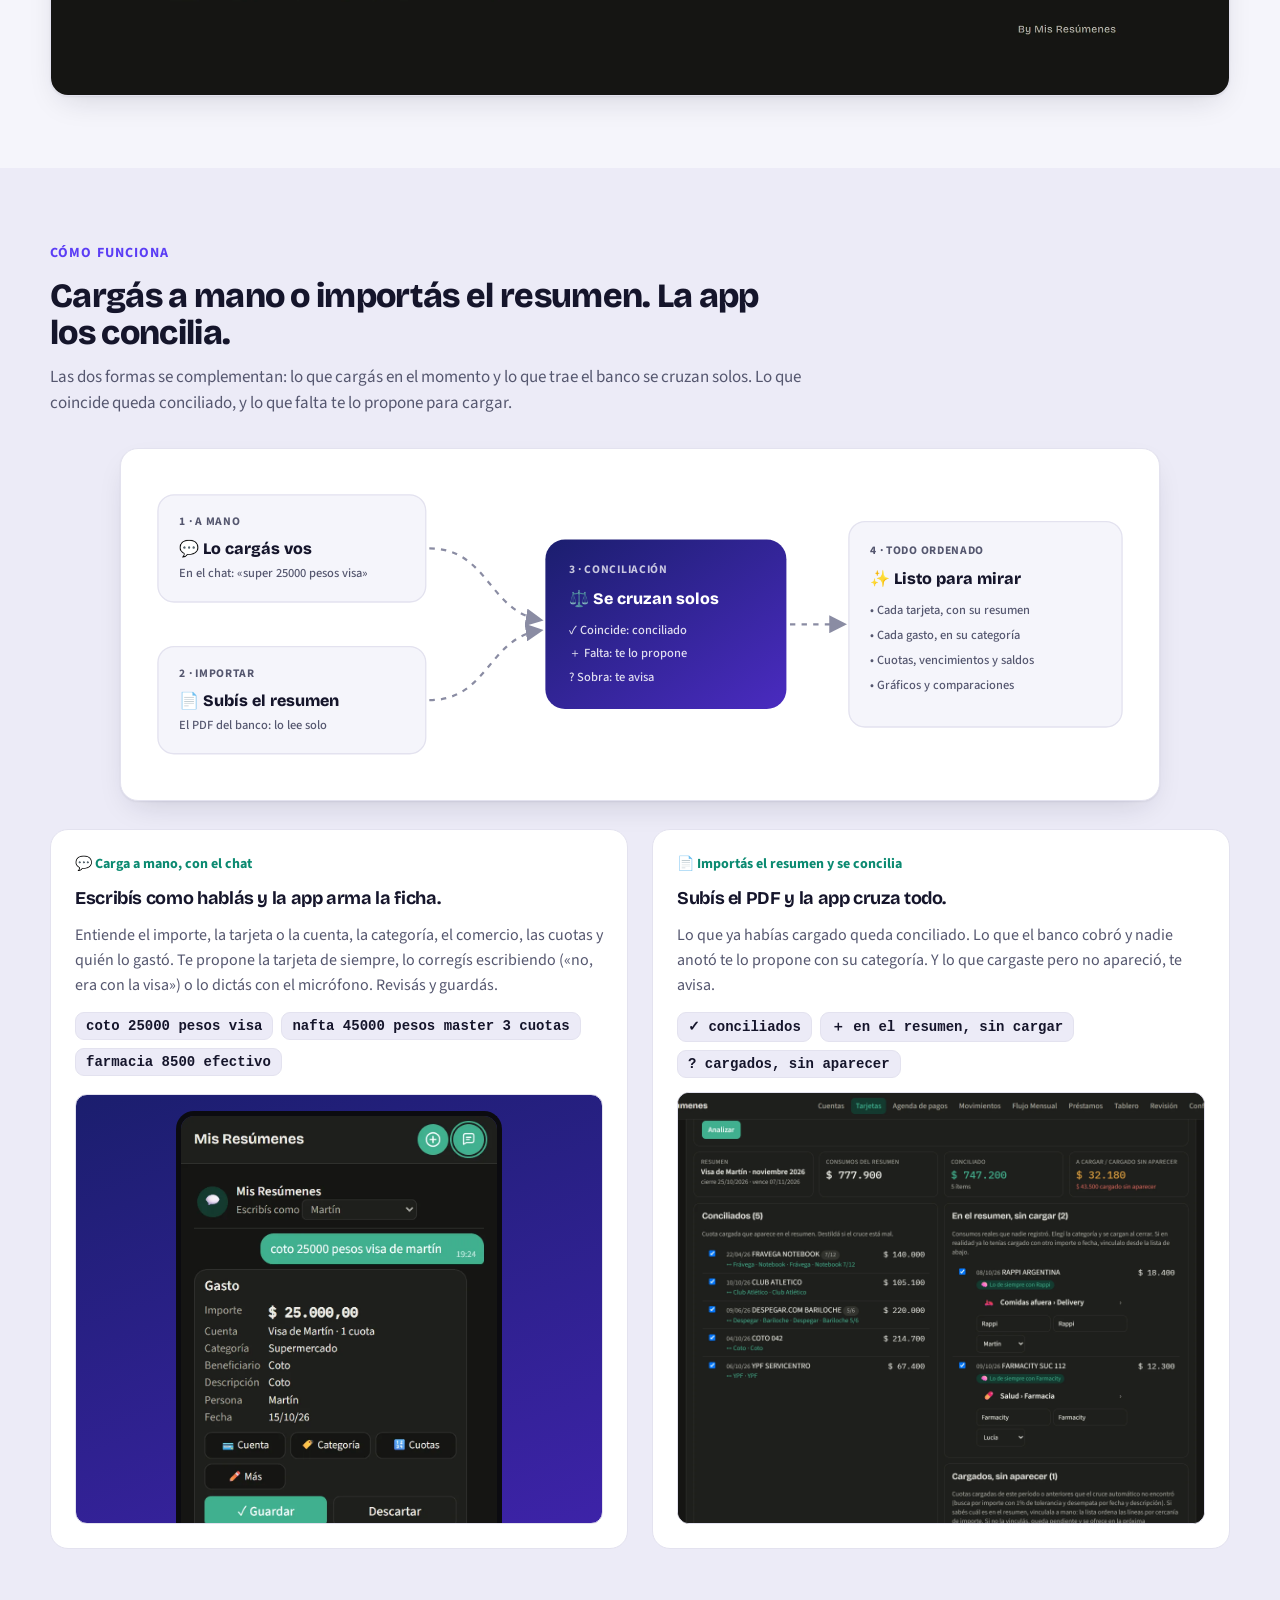
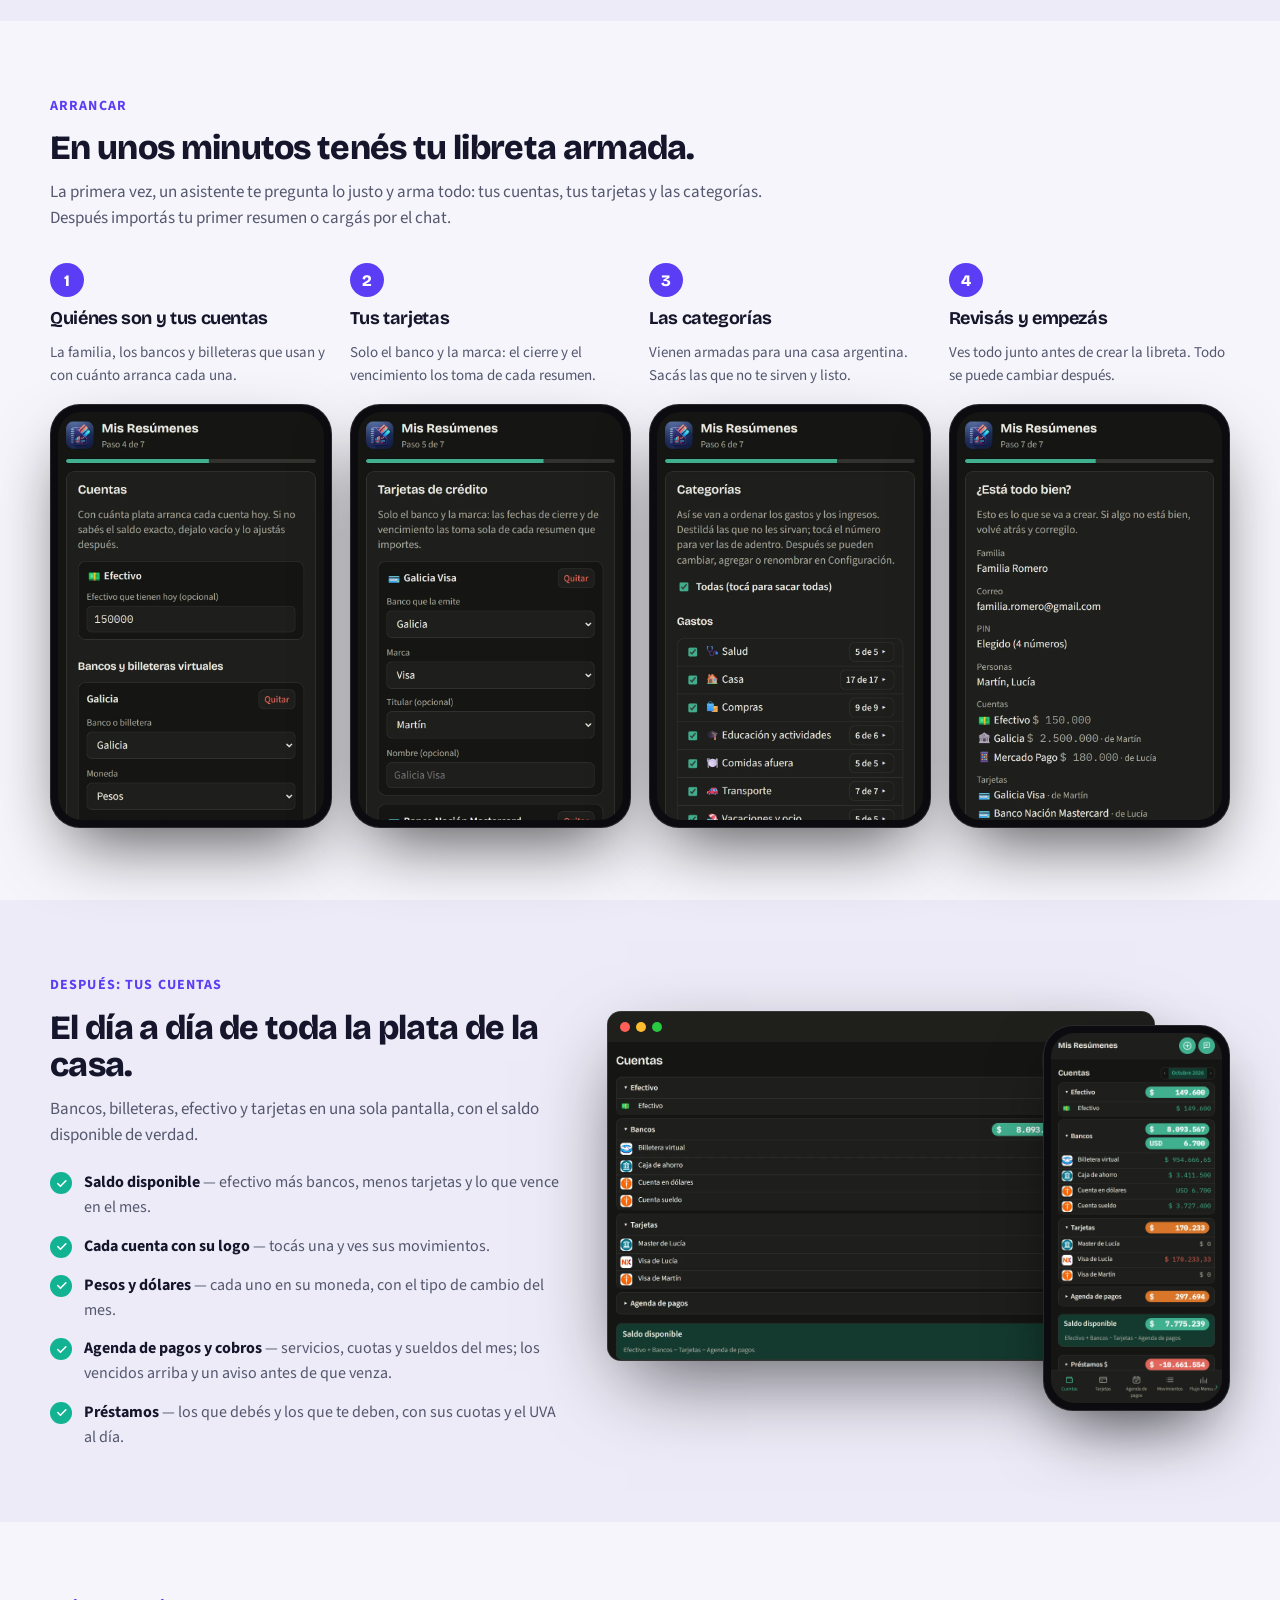
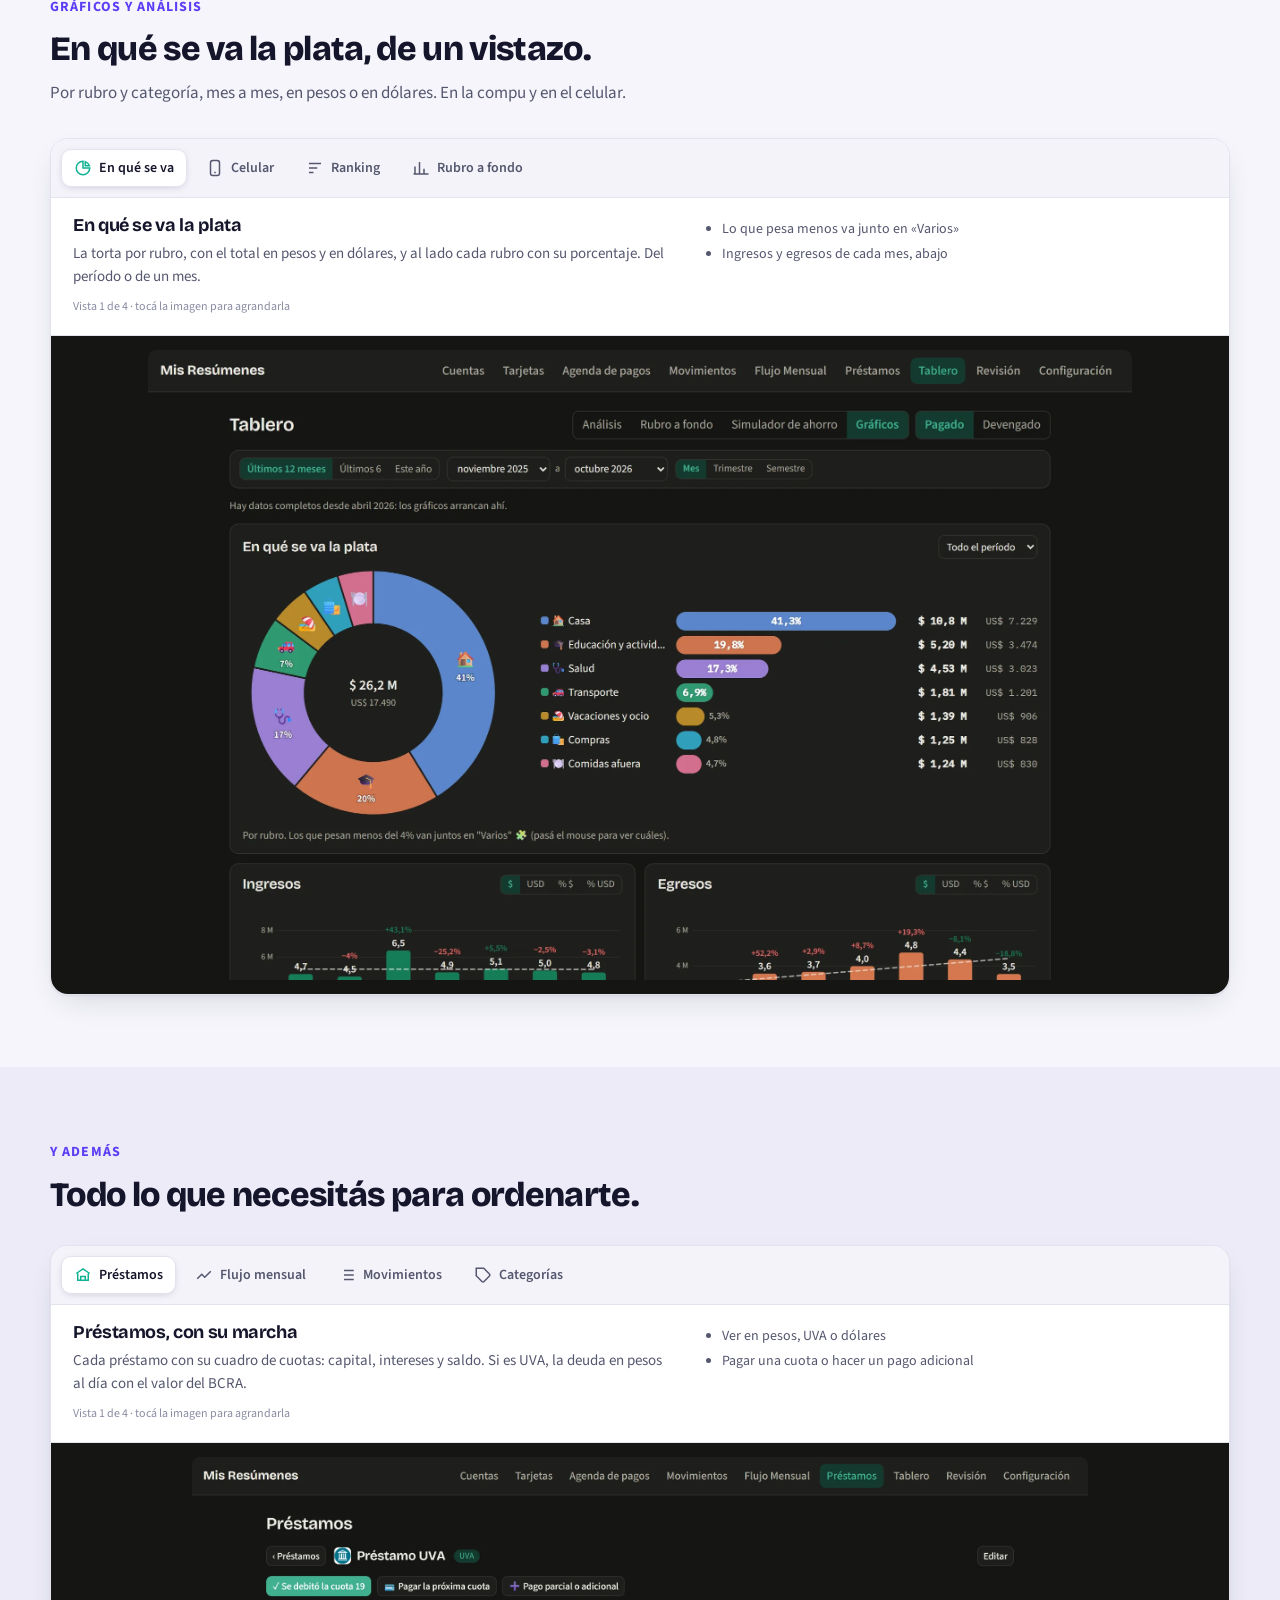
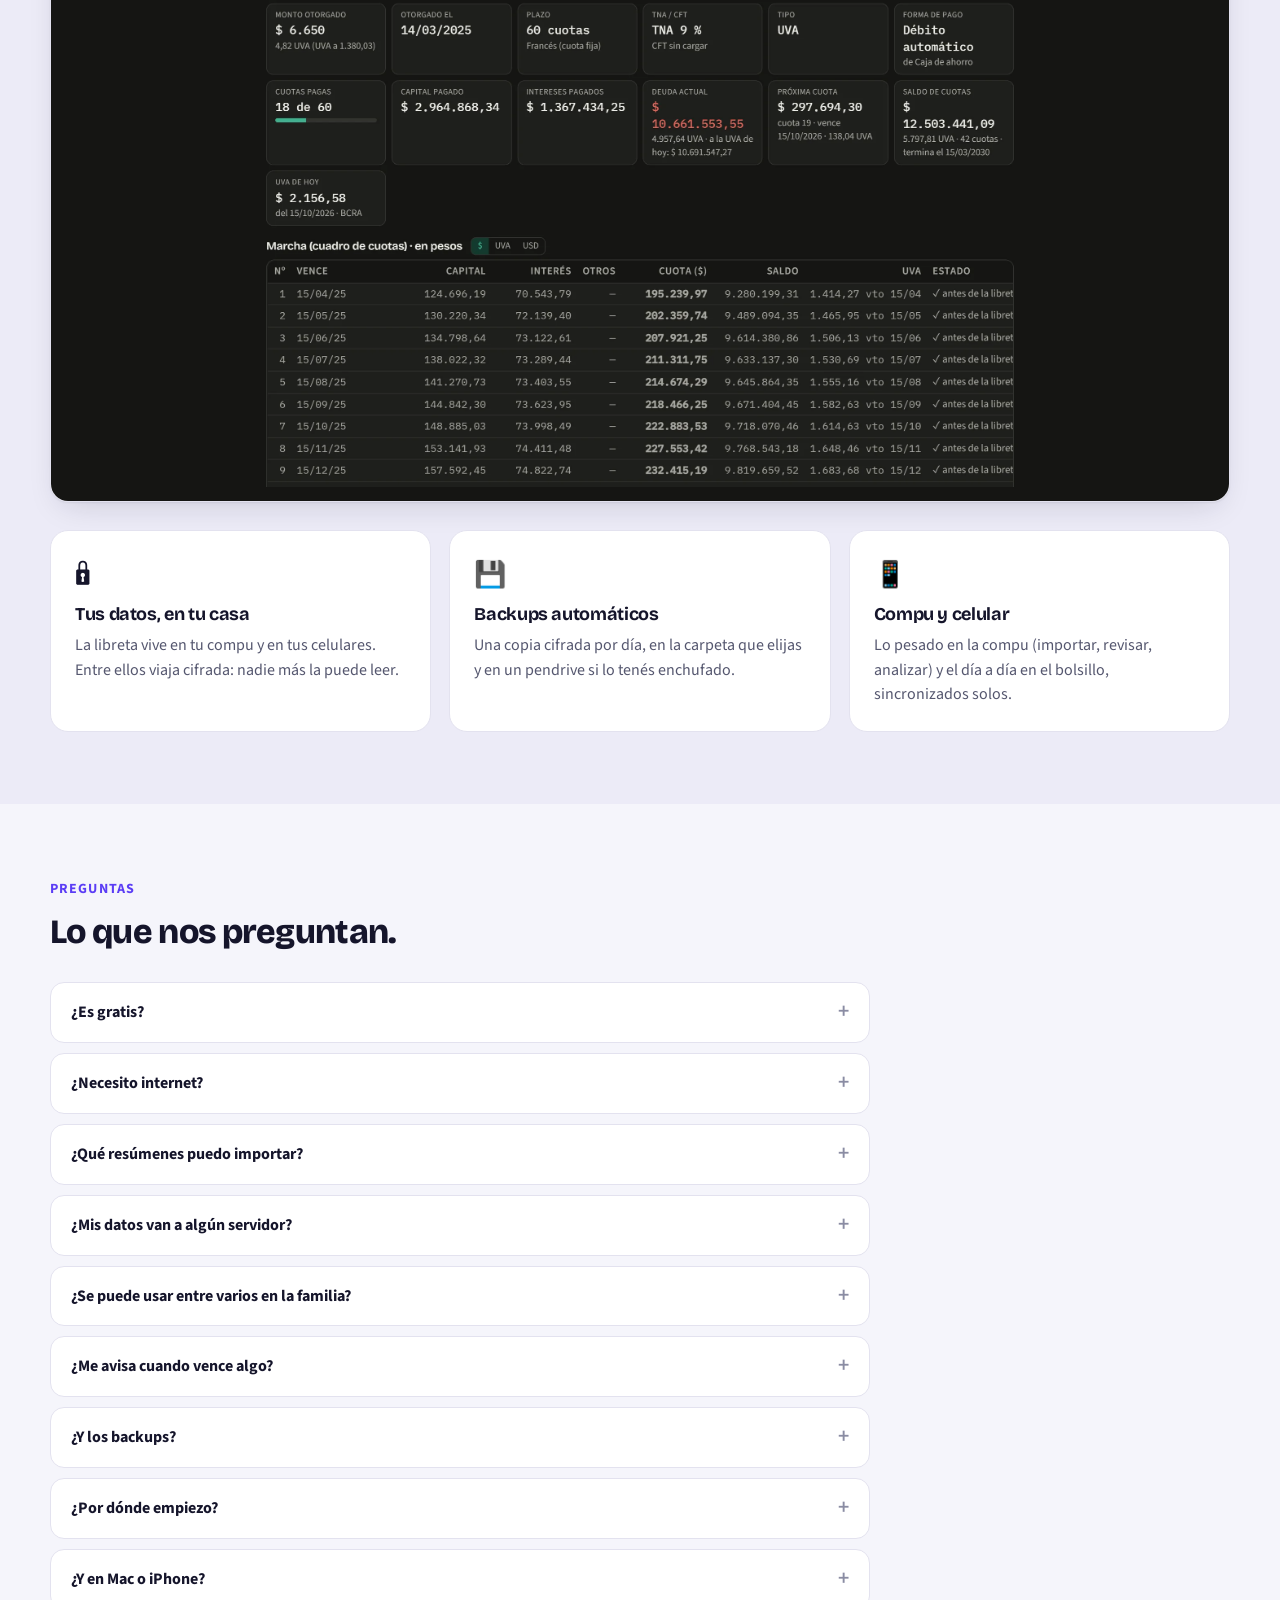
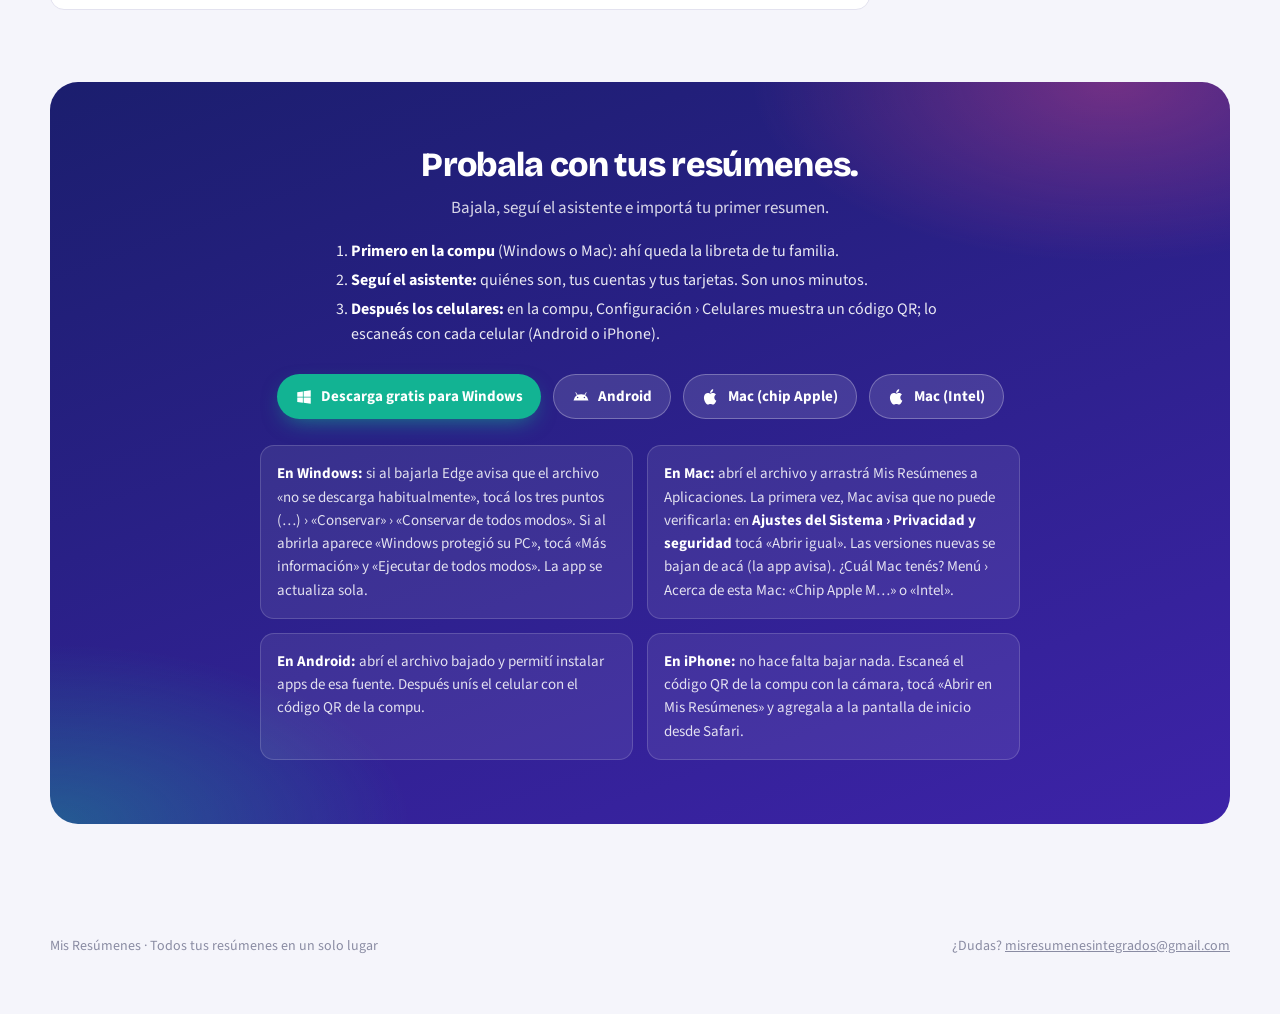
==== commit 1471bfaa: "1.0.9: app del iPhone nueva y, en la página, qué hacer si Edge frena la descarga Co-Authored-By: Cla" ====
--- a/index.html
+++ b/index.html
@@ -601,7 +601,7 @@
         </a>
       </div>
       <div class="pasos-instalar">
-        <div><b>En Windows:</b> si aparece «Windows protegió su PC», tocá «Más información» y «Ejecutar de todos modos». La app se actualiza sola.</div>
+        <div><b>En Windows:</b> si al bajarla Edge avisa que el archivo «no se descarga habitualmente», tocá los tres puntos (…) › «Conservar» › «Conservar de todos modos». Si al abrirla aparece «Windows protegió su PC», tocá «Más información» y «Ejecutar de todos modos». La app se actualiza sola.</div>
         <div><b>En Mac:</b> abrí el archivo y arrastrá Mis Resúmenes a Aplicaciones. La primera vez, Mac avisa que no puede verificarla: en <b>Ajustes del Sistema › Privacidad y seguridad</b> tocá «Abrir igual». Las versiones nuevas se bajan de acá (la app avisa). ¿Cuál Mac tenés? Menú  › Acerca de esta Mac: «Chip Apple M…» o «Intel».</div>
         <div><b>En Android:</b> abrí el archivo bajado y permití instalar apps de esa fuente. Después unís el celular con el código QR de la compu.</div>
         <div><b>En iPhone:</b> no hace falta bajar nada. Escaneá el código QR de la compu con la cámara, tocá «Abrir en Mis Resúmenes» y agregala a la pantalla de inicio desde Safari.</div>
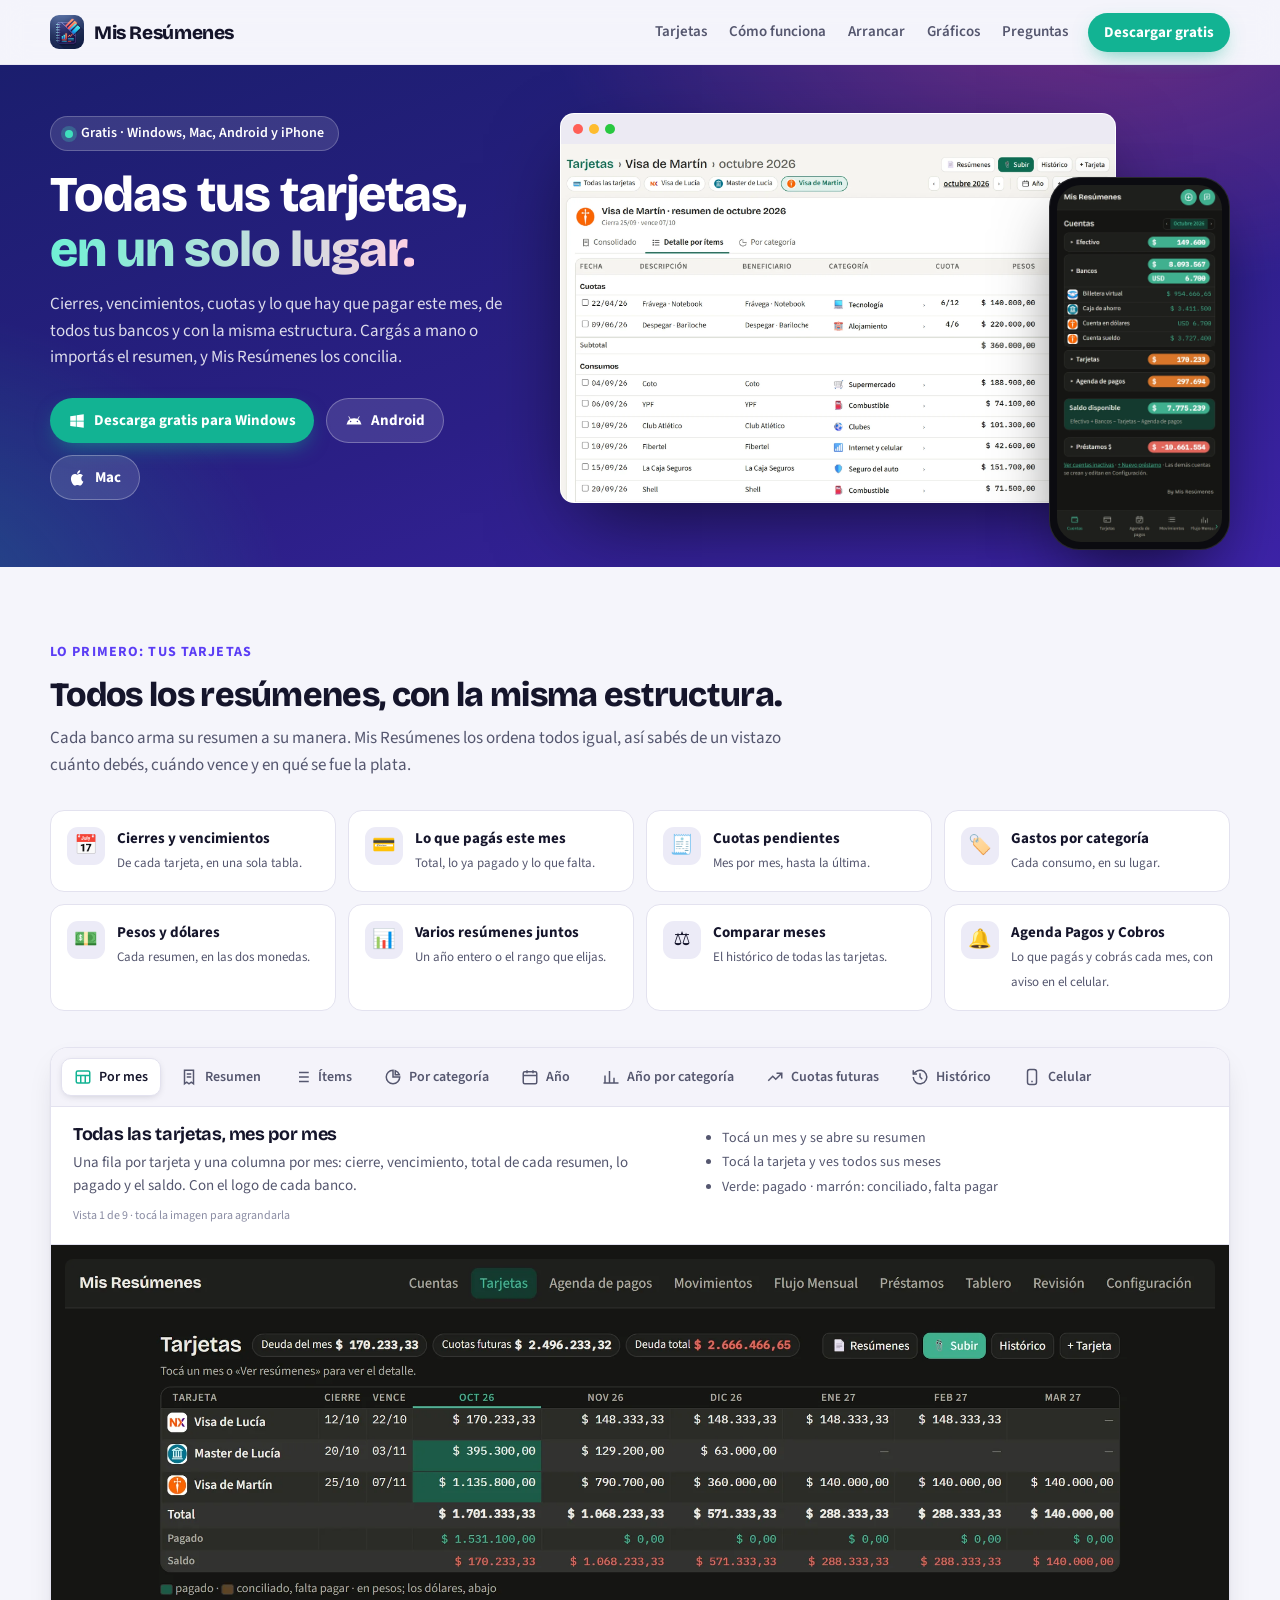
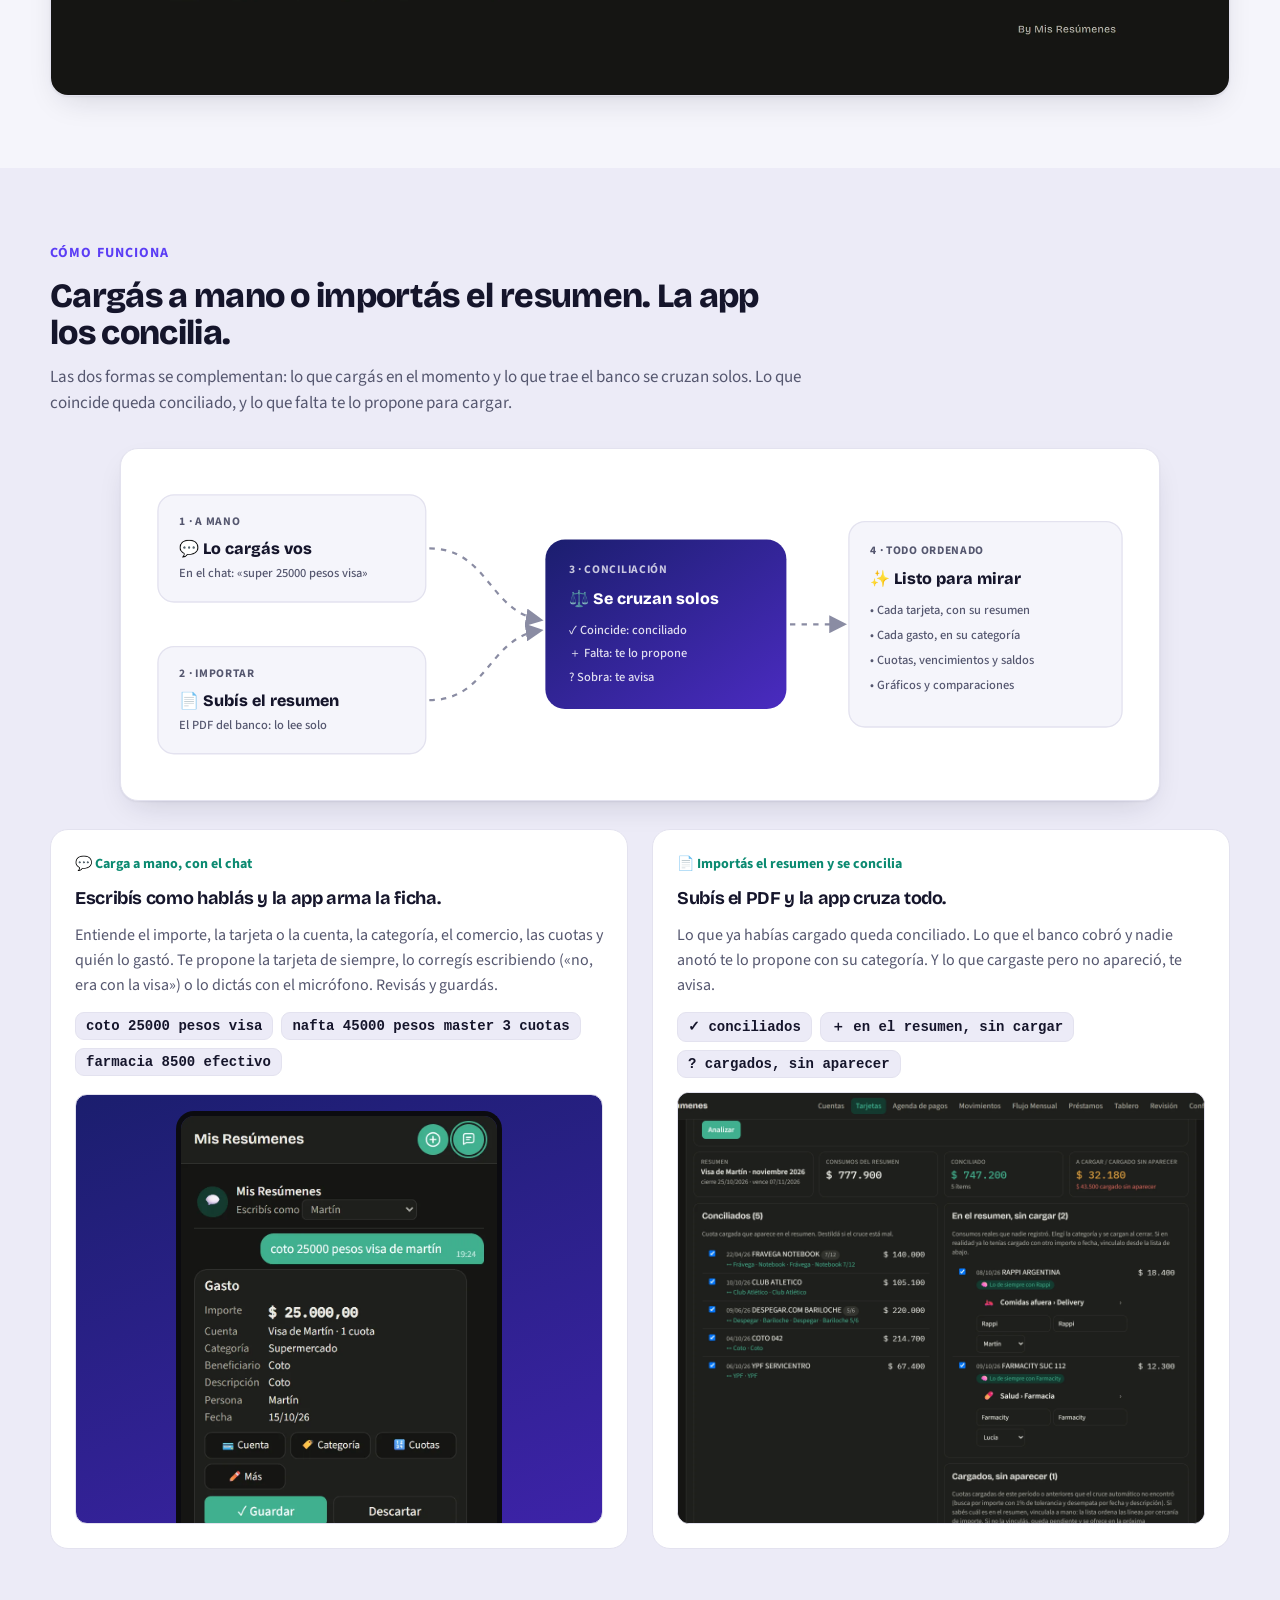
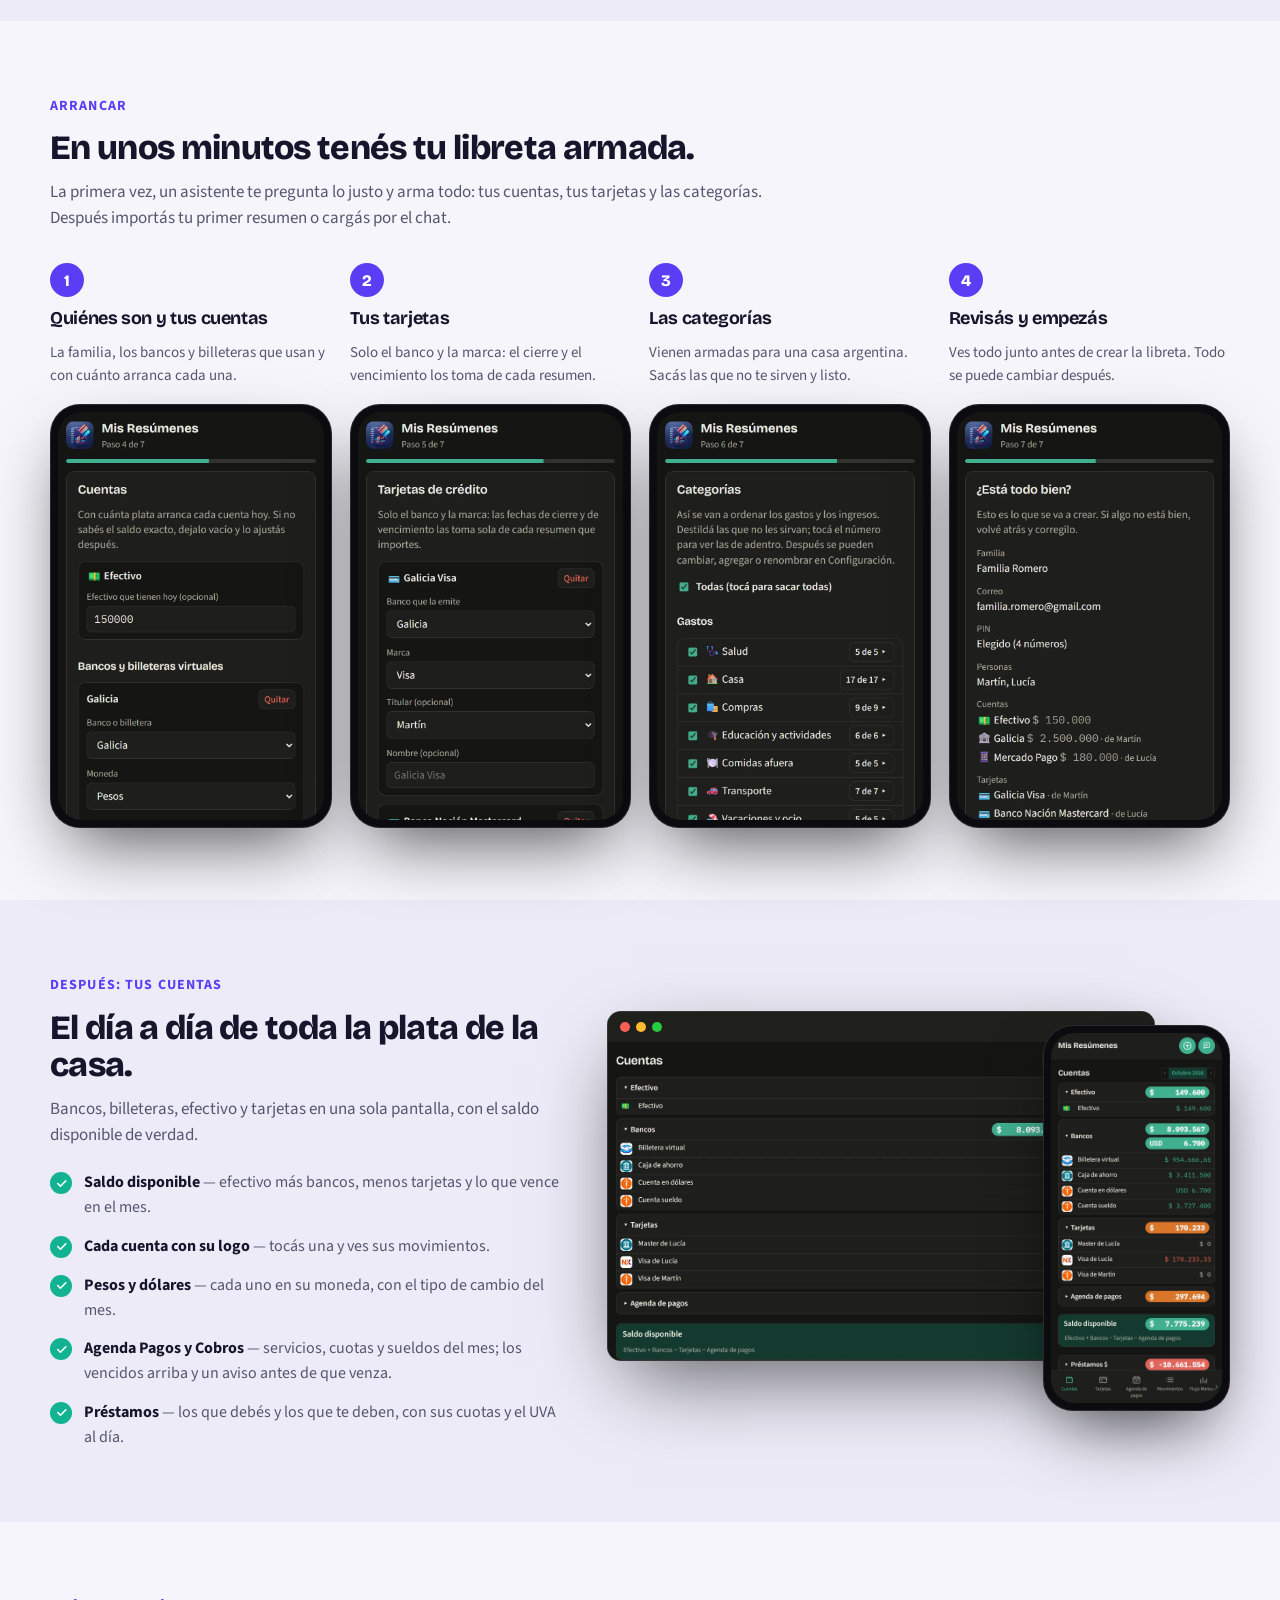
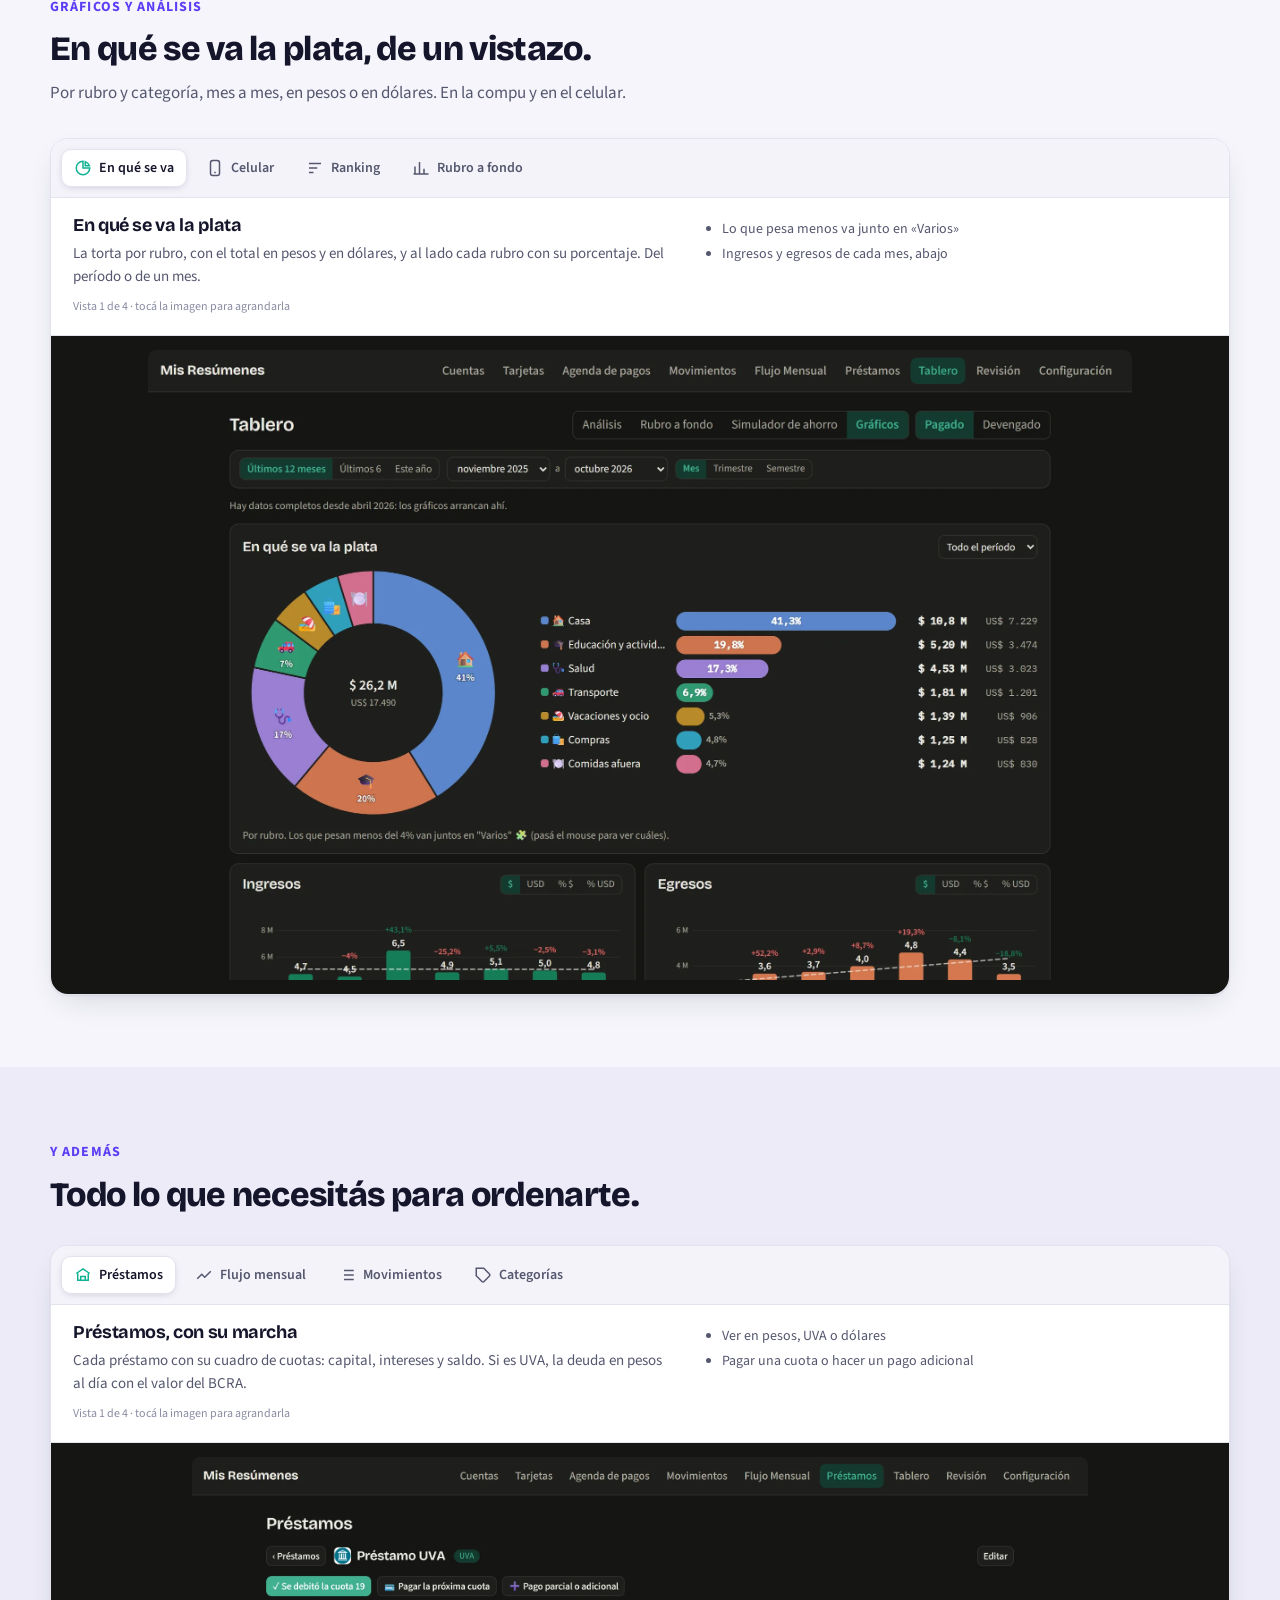
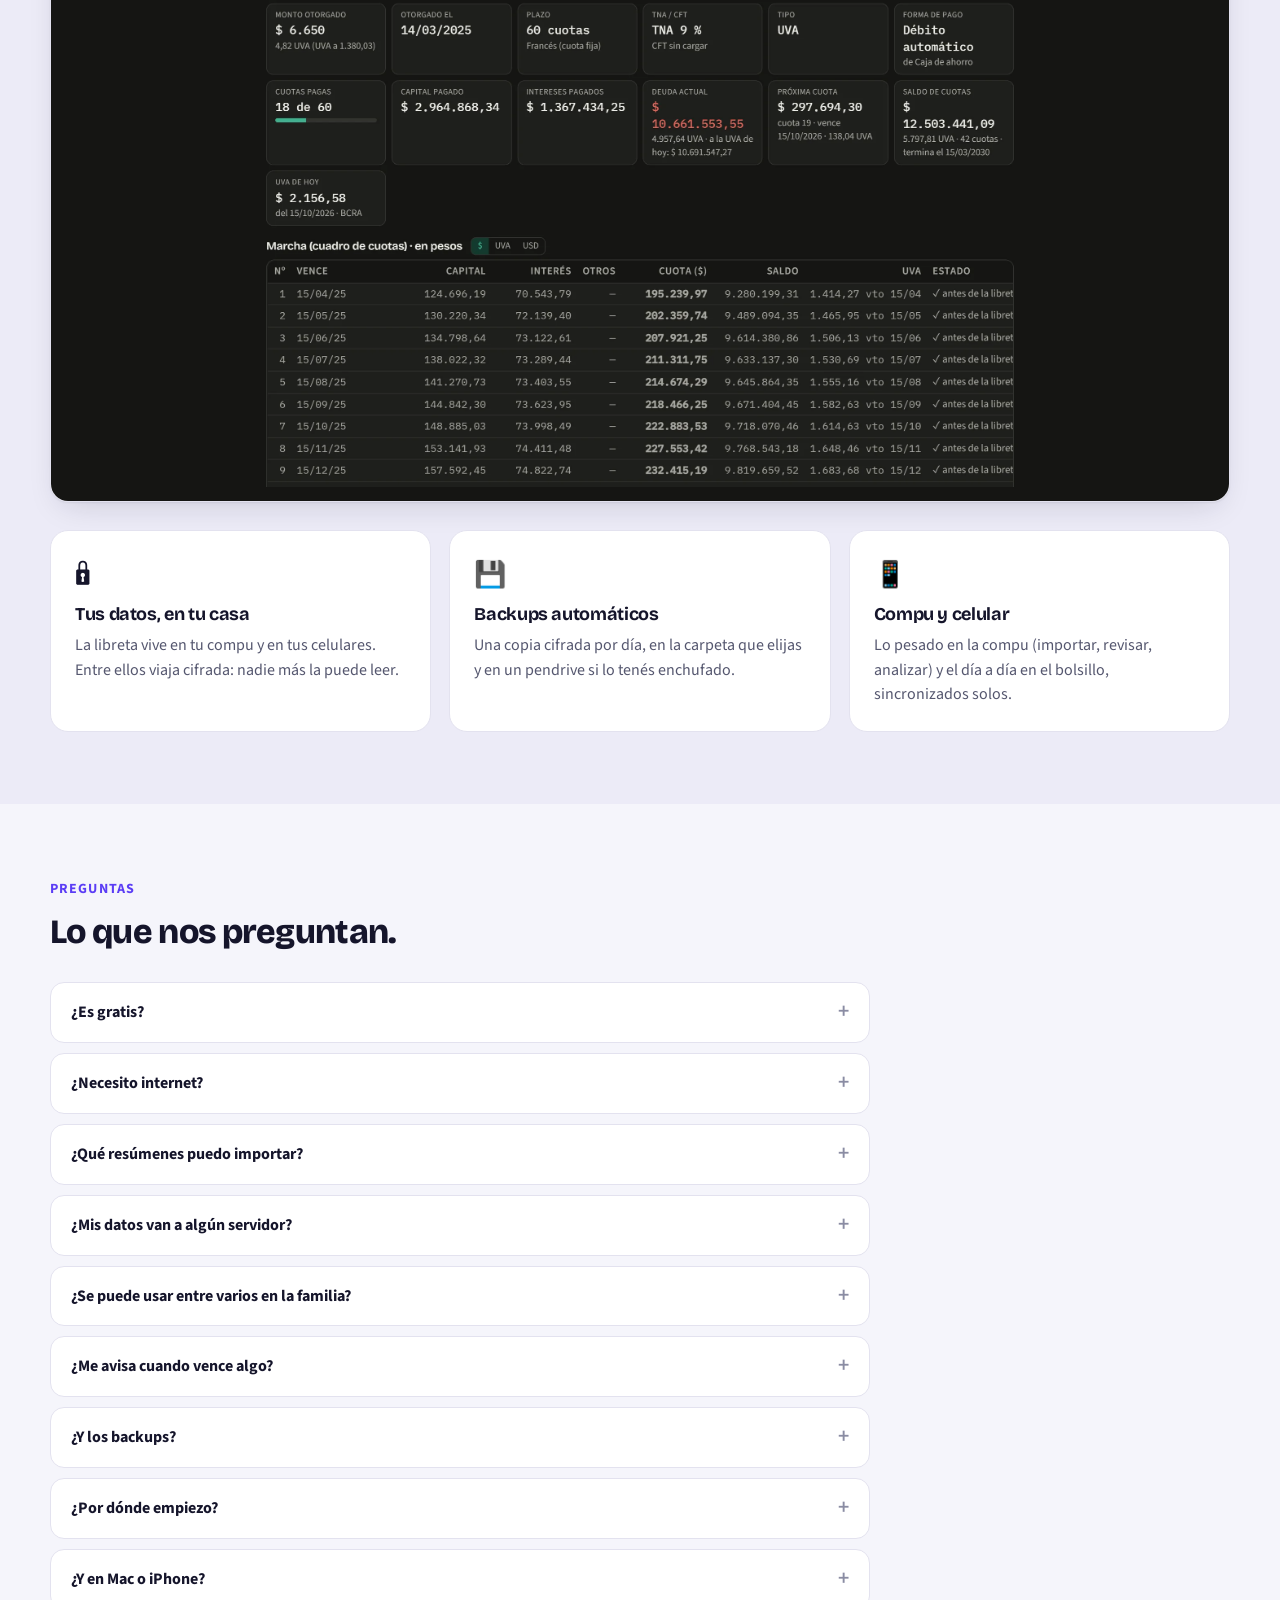
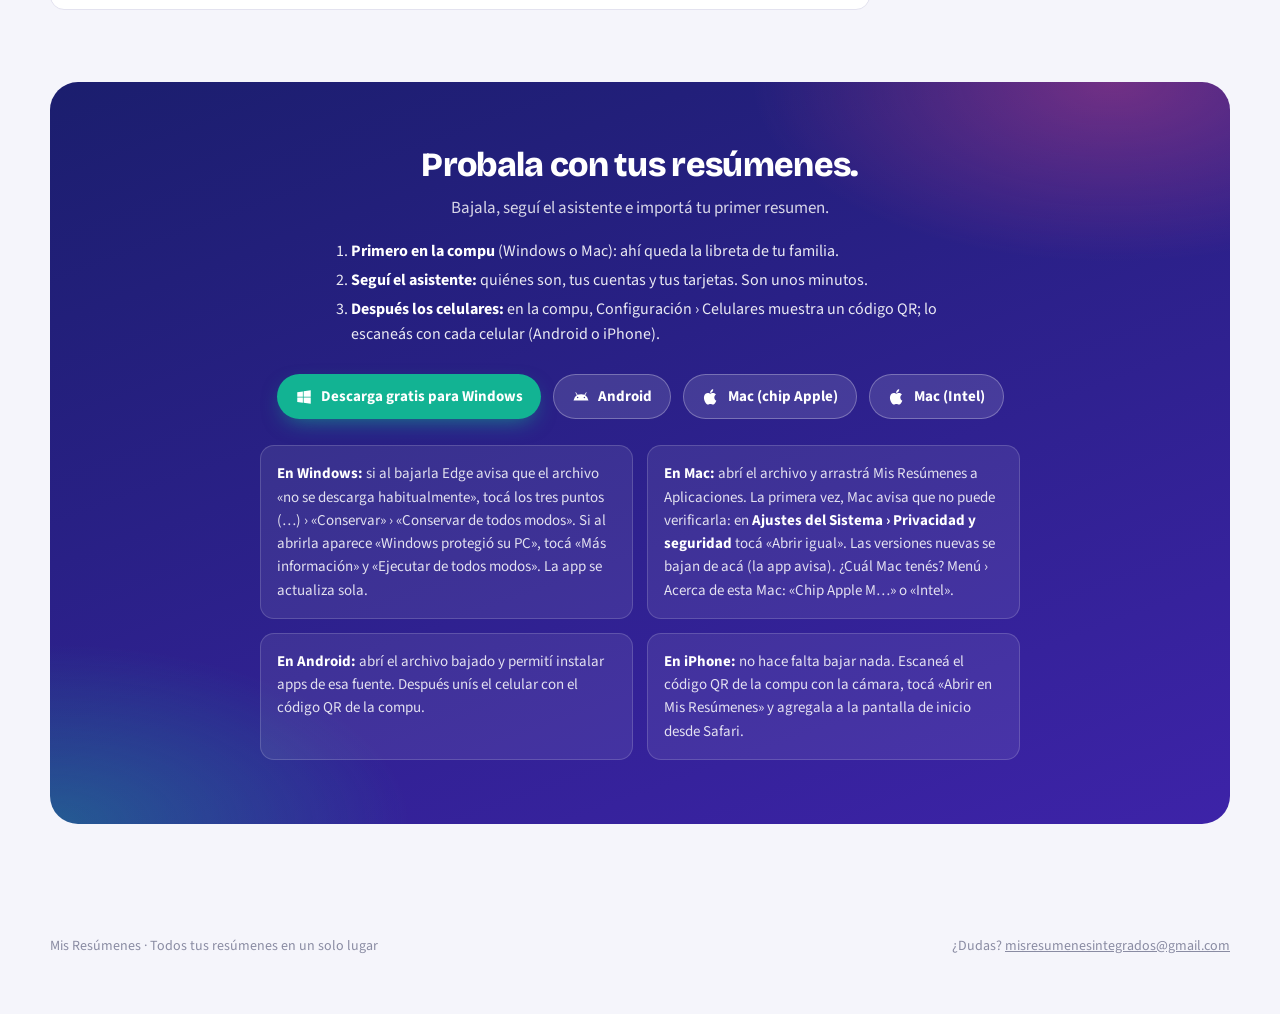
==== commit 2f43a9a4: "1.0.11: app del iPhone nueva y, en la página, el nombre «Agenda Pagos y Cobros»" ====
--- a/index.html
+++ b/index.html
@@ -339,7 +339,7 @@
       <div class="chip"><div class="ic">💵</div><div><b>Pesos y dólares</b><span>Cada resumen, en las dos monedas.</span></div></div>
       <div class="chip"><div class="ic">📊</div><div><b>Varios resúmenes juntos</b><span>Un año entero o el rango que elijas.</span></div></div>
       <div class="chip"><div class="ic">⚖️</div><div><b>Comparar meses</b><span>El histórico de todas las tarjetas.</span></div></div>
-      <div class="chip"><div class="ic">🔔</div><div><b>Agenda de pagos y cobros</b><span>Lo que pagás y cobrás cada mes, con aviso en el celular.</span></div></div>
+      <div class="chip"><div class="ic">🔔</div><div><b>Agenda Pagos y Cobros</b><span>Lo que pagás y cobrás cada mes, con aviso en el celular.</span></div></div>
     </div>
 
     <div class="visor aparece" data-visor>
@@ -491,7 +491,7 @@
         <li><div><b>Saldo disponible</b> <span>— efectivo más bancos, menos tarjetas y lo que vence en el mes.</span></div></li>
         <li><div><b>Cada cuenta con su logo</b> <span>— tocás una y ves sus movimientos.</span></div></li>
         <li><div><b>Pesos y dólares</b> <span>— cada uno en su moneda, con el tipo de cambio del mes.</span></div></li>
-        <li><div><b>Agenda de pagos y cobros</b> <span>— servicios, cuotas y sueldos del mes; los vencidos arriba y un aviso antes de que venza.</span></div></li>
+        <li><div><b>Agenda Pagos y Cobros</b> <span>— servicios, cuotas y sueldos del mes; los vencidos arriba y un aviso antes de que venza.</span></div></li>
         <li><div><b>Préstamos</b> <span>— los que debés y los que te deben, con sus cuotas y el UVA al día.</span></div></li>
       </ul>
     </div>
